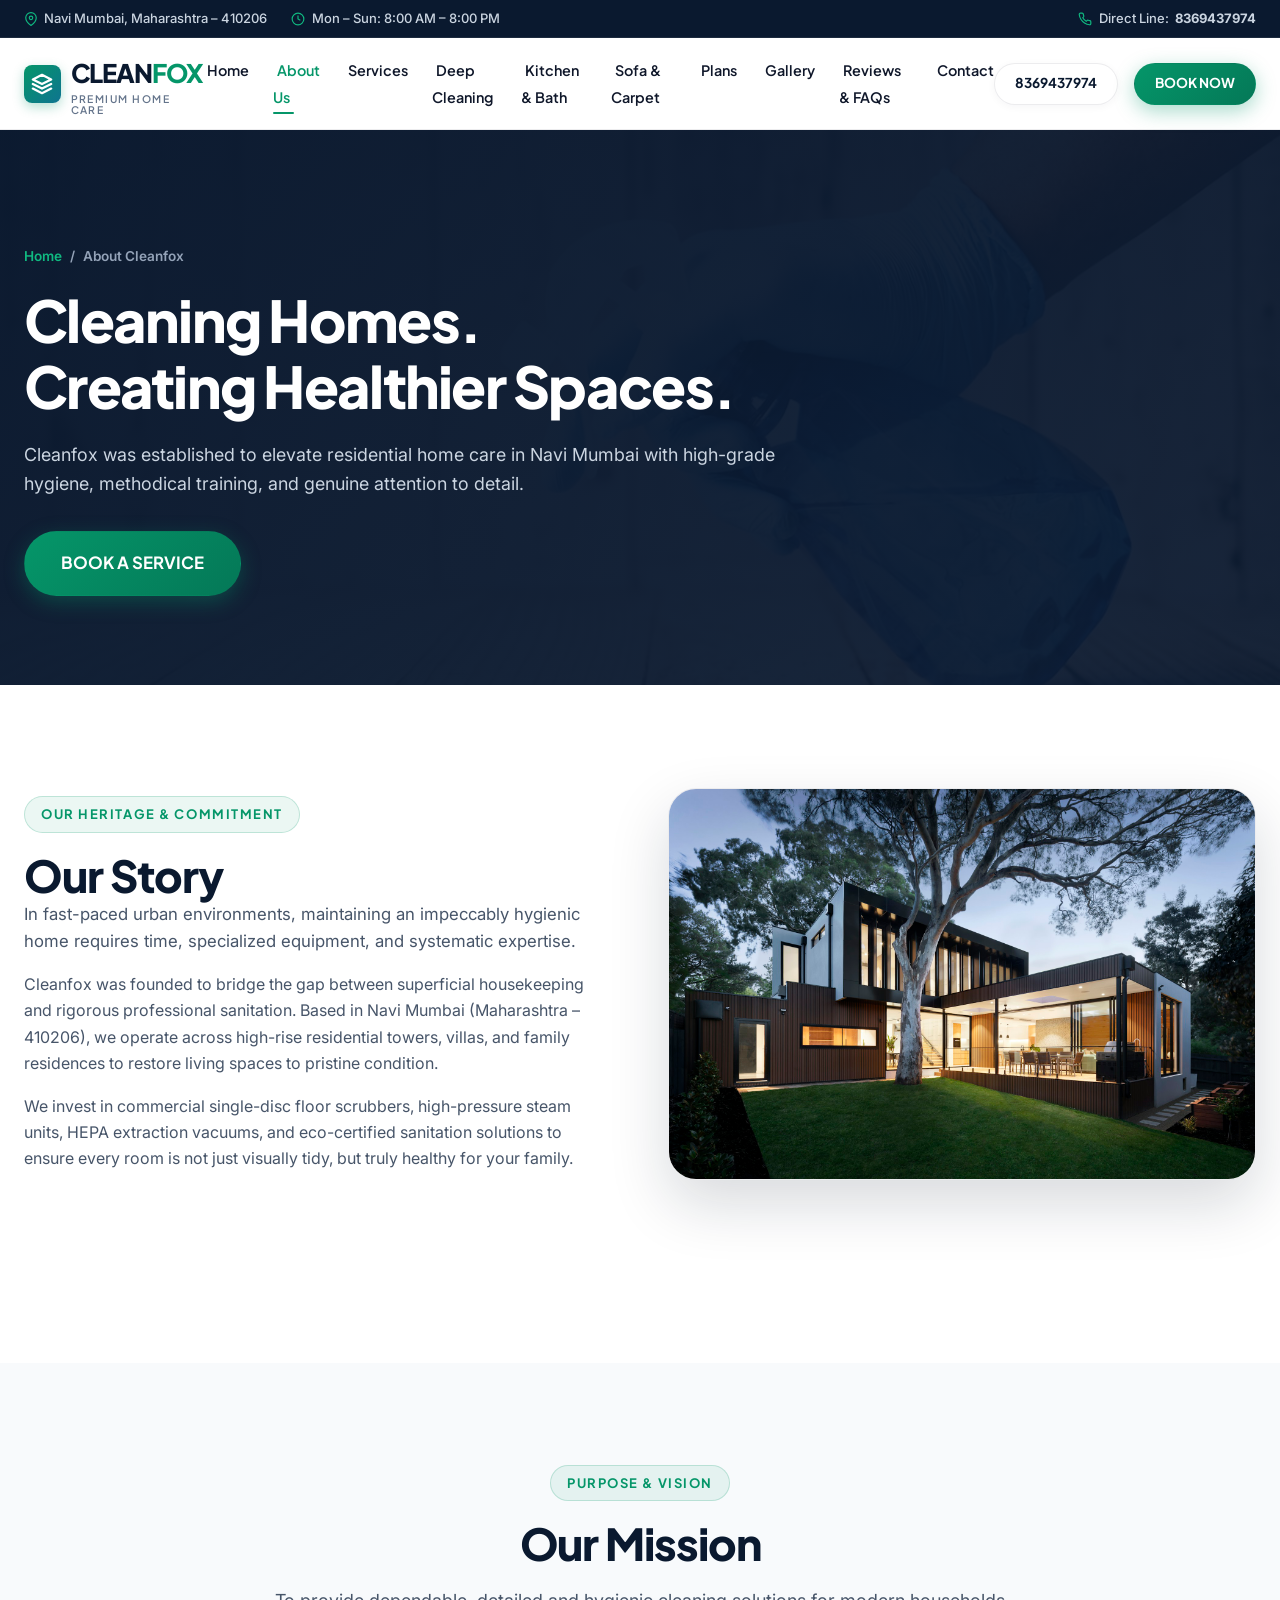
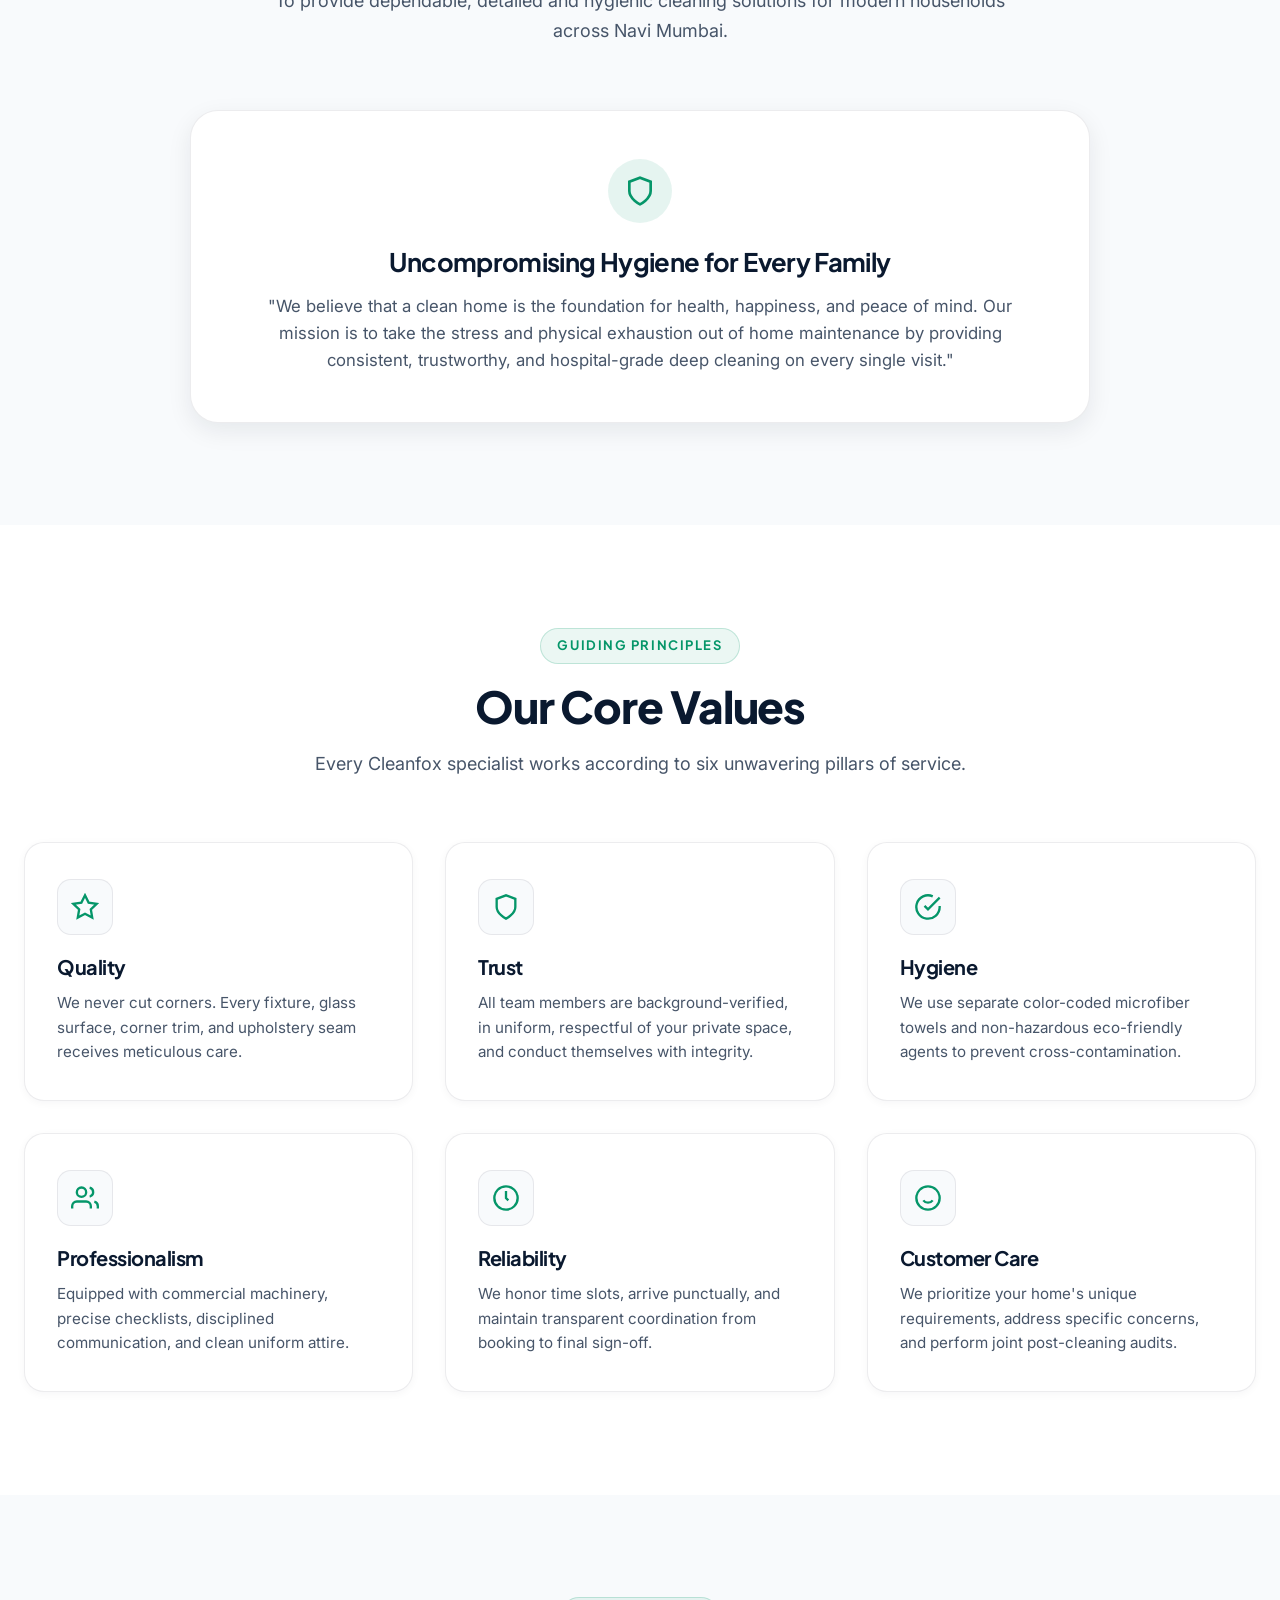
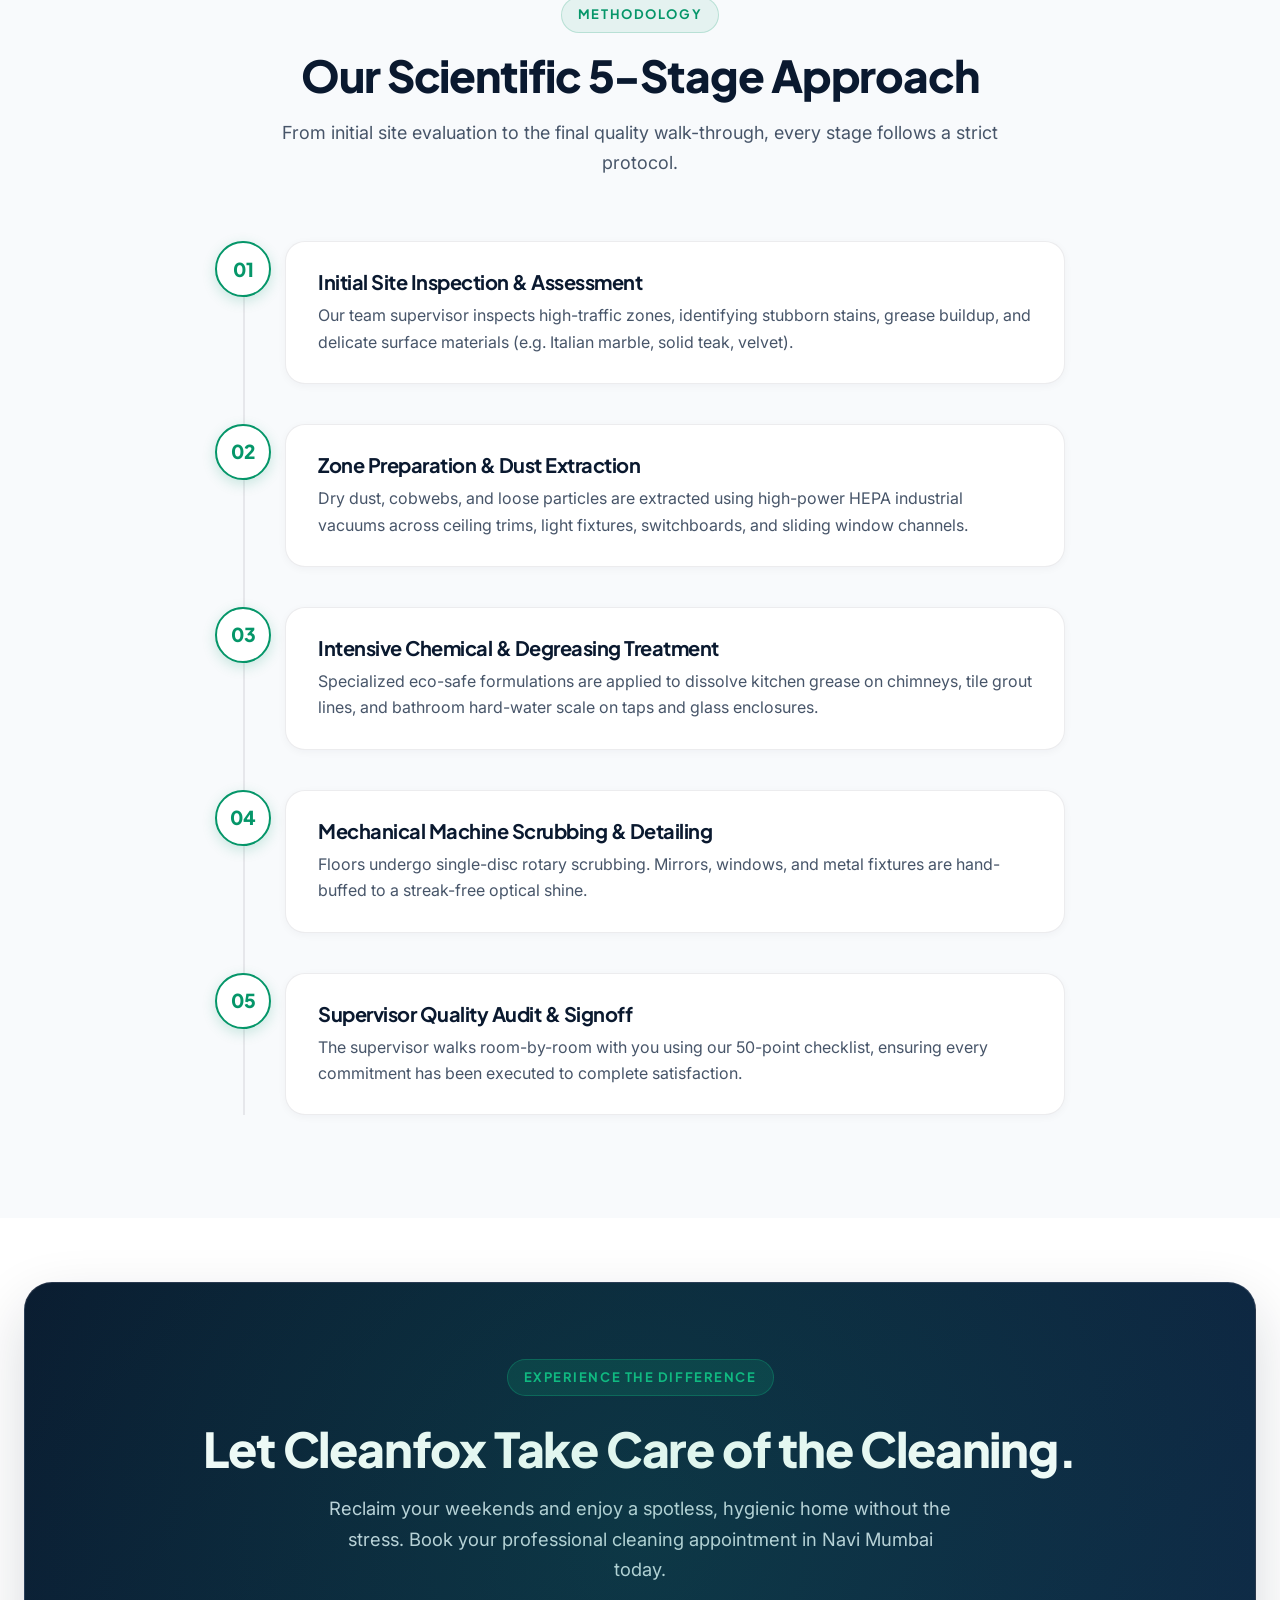
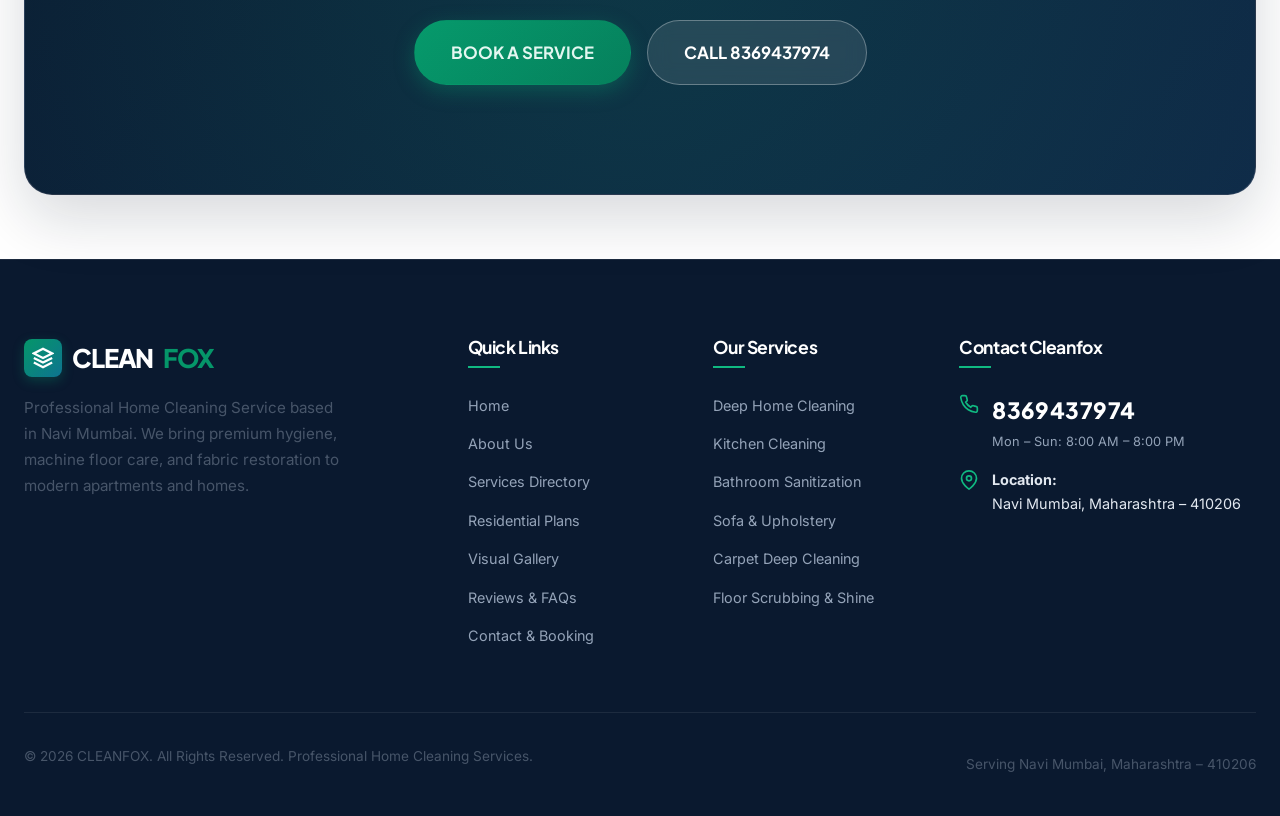
==== about.html @ cb30a364 "Initial commit: CLEANFOX 10-page luxury home cleaning website" ====
<!DOCTYPE html>
<html lang="en">
<head>
  <meta charset="UTF-8">
  <meta name="viewport" content="width=device-width, initial-scale=1.0">
  <title>About Cleanfox | Professional Cleaning Services Navi Mumbai | 8369437974</title>
  <meta name="description" content="Discover Cleanfox: Navi Mumbai's premier professional home cleaning service. Dedicated to pristine hygiene, trained technicians, and uncompromising customer care.">
  <meta name="keywords" content="About Cleanfox, home cleaning company Navi Mumbai, professional cleaners Navi Mumbai 410206, hygienic cleaning service">

  <!-- OpenGraph -->
  <meta property="og:title" content="About Cleanfox | Cleaning Homes. Creating Healthier Spaces.">
  <meta property="og:description" content="Learn about Cleanfox's mission, values, and scientific 5-stage cleaning approach in Navi Mumbai.">
  <meta property="og:type" content="website">

  <!-- Stylesheets -->
  <link rel="stylesheet" href="css/main.css">
  <link rel="stylesheet" href="css/components.css">
  <link rel="stylesheet" href="css/pages.css">

  <!-- Schema -->
  <script type="application/ld+json">
  {
    "@context": "https://schema.org",
    "@type": "AboutPage",
    "name": "About CLEANFOX",
    "description": "Professional home cleaning company in Navi Mumbai, Maharashtra.",
    "mainEntity": {
      "@type": "HomeAndConstructionBusiness",
      "name": "CLEANFOX",
      "telephone": "8369437974",
      "address": {
        "@type": "PostalAddress",
        "addressLocality": "Navi Mumbai",
        "addressRegion": "Maharashtra",
        "postalCode": "410206",
        "addressCountry": "IN"
      }
    }
  }
  </script>
</head>
<body>

  <!-- Top Announcement Bar -->
  <div class="header-top-bar">
    <div class="container top-bar-inner">
      <div class="top-bar-left">
        <span class="top-bar-item">
          <svg viewBox="0 0 24 24" fill="none" stroke="currentColor" stroke-width="2"><path d="M21 10c0 7-9 13-9 13s-9-6-9-13a9 9 0 0 1 18 0z"></path><circle cx="12" cy="10" r="3"></circle></svg>
          Navi Mumbai, Maharashtra – 410206
        </span>
        <span class="top-bar-item">
          <svg viewBox="0 0 24 24" fill="none" stroke="currentColor" stroke-width="2"><circle cx="12" cy="12" r="10"></circle><polyline points="12 6 12 12 16 14"></polyline></svg>
          Mon – Sun: 8:00 AM – 8:00 PM
        </span>
      </div>
      <div class="top-bar-right">
        <a href="tel:8369437974" class="top-bar-item">
          <svg viewBox="0 0 24 24" fill="none" stroke="currentColor" stroke-width="2"><path d="M22 16.92v3a2 2 0 0 1-2.18 2 19.79 19.79 0 0 1-8.63-3.07 19.5 19.5 0 0 1-6-6 19.79 19.79 0 0 1-3.07-8.67A2 2 0 0 1 4.11 2h3a2 2 0 0 1 2 1.72 12.84 12.84 0 0 0 .7 2.81 2 2 0 0 1-.45 2.11L8.09 9.91a16 16 0 0 0 6 6l1.27-1.27a2 2 0 0 1 2.11-.45 12.84 12.84 0 0 0 2.81.7A2 2 0 0 1 22 16.92z"></path></svg>
          Direct Line: <strong>8369437974</strong>
        </a>
      </div>
    </div>
  </div>

  <!-- Sticky Main Navigation -->
  <header class="site-header" id="siteHeader">
    <div class="container header-container">
      <a href="index.html" class="brand-logo" aria-label="CLEANFOX Home">
        <div class="logo-fox-badge">
          <svg width="22" height="22" viewBox="0 0 24 24" fill="none" stroke="currentColor" stroke-width="2.5" stroke-linecap="round" stroke-linejoin="round">
            <path d="M12 2L2 7l10 5 10-5-10-5zM2 17l10 5 10-5M2 12l10 5 10-5"></path>
          </svg>
        </div>
        <div>
          CLEAN<span class="highlight">FOX</span>
          <span class="brand-tagline">Premium Home Care</span>
        </div>
      </a>

      <nav aria-label="Primary Navigation">
        <ul class="nav-menu">
          <li><a href="index.html" class="nav-link">Home</a></li>
          <li><a href="about.html" class="nav-link active">About Us</a></li>
          <li><a href="services.html" class="nav-link">Services</a></li>
          <li><a href="deep-cleaning.html" class="nav-link">Deep Cleaning</a></li>
          <li><a href="kitchen-bathroom.html" class="nav-link">Kitchen & Bath</a></li>
          <li><a href="sofa-carpet.html" class="nav-link">Sofa & Carpet</a></li>
          <li><a href="plans.html" class="nav-link">Plans</a></li>
          <li><a href="gallery.html" class="nav-link">Gallery</a></li>
          <li><a href="reviews-faqs.html" class="nav-link">Reviews & FAQs</a></li>
          <li><a href="contact.html" class="nav-link">Contact</a></li>
        </ul>
      </nav>

      <div class="nav-actions">
        <a href="tel:8369437974" class="btn btn-secondary btn-sm">8369437974</a>
        <a href="contact.html" class="btn btn-primary btn-sm">BOOK NOW</a>
        <button class="mobile-toggle" aria-label="Toggle navigation menu">
          <svg viewBox="0 0 24 24" fill="none" stroke="currentColor" stroke-width="2.5"><line x1="3" y1="12" x2="21" y2="12"></line><line x1="3" y1="6" x2="21" y2="6"></line><line x1="3" y1="18" x2="21" y2="18"></line></svg>
        </button>
      </div>
    </div>
  </header>

  <!-- Mobile Drawer -->
  <div class="mobile-drawer">
    <div class="drawer-content">
      <div class="drawer-header">
        <div class="brand-logo">
          CLEAN<span class="highlight">FOX</span>
        </div>
        <button class="drawer-close" aria-label="Close menu">
          <svg width="24" height="24" viewBox="0 0 24 24" fill="none" stroke="currentColor" stroke-width="2"><line x1="18" y1="6" x2="6" y2="18"></line><line x1="6" y1="6" x2="18" y2="18"></line></svg>
        </button>
      </div>
      <ul class="drawer-nav">
        <li><a href="index.html">Home</a></li>
        <li><a href="about.html" class="active">About Us</a></li>
        <li><a href="services.html">All Services</a></li>
        <li><a href="deep-cleaning.html">Deep Home Cleaning</a></li>
        <li><a href="kitchen-bathroom.html">Kitchen & Bathroom</a></li>
        <li><a href="sofa-carpet.html">Sofa & Carpet</a></li>
        <li><a href="plans.html">Residential Plans</a></li>
        <li><a href="gallery.html">Gallery</a></li>
        <li><a href="reviews-faqs.html">Reviews & FAQs</a></li>
        <li><a href="contact.html">Contact / Book Now</a></li>
      </ul>
      <div class="drawer-footer">
        <a href="tel:8369437974" class="btn btn-primary btn-lg" style="width: 100%;">Call 8369437974</a>
      </div>
    </div>
  </div>

  <main>
    <!-- PAGE HERO BANNER -->
    <section class="page-hero">
      <img src="images/about/story-team.jpg" alt="Cleanfox professional cleaning staff inside modern Indian apartment" class="page-hero-bg">
      <div class="page-hero-overlay"></div>
      <div class="container">
        <div class="page-hero-content">
          <div class="breadcrumb-nav">
            <a href="index.html">Home</a>
            <span>/</span>
            <span>About Cleanfox</span>
          </div>
          <h1 class="page-hero-title">Cleaning Homes.<br>Creating Healthier Spaces.</h1>
          <p class="page-hero-desc">
            Cleanfox was established to elevate residential home care in Navi Mumbai with high-grade hygiene, methodical training, and genuine attention to detail.
          </p>
          <a href="contact.html" class="btn btn-primary btn-lg">BOOK A SERVICE</a>
        </div>
      </div>
    </section>

    <!-- SECTION 1: OUR STORY -->
    <section class="section-spacing">
      <div class="container">
        <div class="split-showcase-row">
          <div class="split-content">
            <div class="section-tag">Our Heritage & Commitment</div>
            <h2>Our Story</h2>
            <p class="lead-text">
              In fast-paced urban environments, maintaining an impeccably hygienic home requires time, specialized equipment, and systematic expertise.
            </p>
            <p>
              Cleanfox was founded to bridge the gap between superficial housekeeping and rigorous professional sanitation. Based in Navi Mumbai (Maharashtra – 410206), we operate across high-rise residential towers, villas, and family residences to restore living spaces to pristine condition.
            </p>
            <p>
              We invest in commercial single-disc floor scrubbers, high-pressure steam units, HEPA extraction vacuums, and eco-certified sanitation solutions to ensure every room is not just visually tidy, but truly healthy for your family.
            </p>
          </div>
          <div class="split-media">
            <img src="images/hero/hero-6.jpg" alt="Spotless luxury home interior in Navi Mumbai" style="border-radius: var(--radius-xl); box-shadow: var(--shadow-xl); border: 1px solid var(--border-subtle);">
          </div>
        </div>
      </div>
    </section>

    <!-- SECTION 2: OUR MISSION & PURPOSE -->
    <section class="section-spacing bg-subtle">
      <div class="container">
        <div class="section-header">
          <div class="section-tag">Purpose & Vision</div>
          <h2 class="section-title">Our Mission</h2>
          <p class="section-desc">To provide dependable, detailed and hygienic cleaning solutions for modern households across Navi Mumbai.</p>
        </div>

        <div style="max-width: 900px; margin: 0 auto; background: #FFFFFF; border-radius: var(--radius-xl); padding: 3rem; box-shadow: var(--shadow-md); border: 1px solid var(--border-subtle); text-align: center;">
          <div style="width: 64px; height: 64px; background: rgba(5, 150, 105, 0.1); border-radius: 50%; display: flex; align-items: center; justify-content: center; margin: 0 auto 1.5rem; color: var(--brand-emerald);">
            <svg width="32" height="32" viewBox="0 0 24 24" fill="none" stroke="currentColor" stroke-width="2"><path d="M12 22s8-4 8-10V5l-8-3-8 3v7c0 6 8 10 8 10z"></path></svg>
          </div>
          <h3 style="font-size: 1.6rem; color: var(--primary-navy); margin-bottom: 1rem;">Uncompromising Hygiene for Every Family</h3>
          <p class="lead-text" style="color: var(--text-muted);">
            "We believe that a clean home is the foundation for health, happiness, and peace of mind. Our mission is to take the stress and physical exhaustion out of home maintenance by providing consistent, trustworthy, and hospital-grade deep cleaning on every single visit."
          </p>
        </div>
      </div>
    </section>

    <!-- SECTION 3: OUR CORE VALUES -->
    <section class="section-spacing">
      <div class="container">
        <div class="section-header">
          <div class="section-tag">Guiding Principles</div>
          <h2 class="section-title">Our Core Values</h2>
          <p class="section-desc">Every Cleanfox specialist works according to six unwavering pillars of service.</p>
        </div>

        <div class="pillars-grid">
          <!-- 1. Quality -->
          <div class="pillar-card">
            <div class="pillar-icon">
              <svg viewBox="0 0 24 24" fill="none" stroke="currentColor" stroke-width="2"><polygon points="12 2 15.09 8.26 22 9.27 17 14.14 18.18 21.02 12 17.77 5.82 21.02 7 14.14 2 9.27 8.91 8.26 12 2"></polygon></svg>
            </div>
            <h3 class="pillar-title">Quality</h3>
            <p class="pillar-text">We never cut corners. Every fixture, glass surface, corner trim, and upholstery seam receives meticulous care.</p>
          </div>

          <!-- 2. Trust -->
          <div class="pillar-card">
            <div class="pillar-icon">
              <svg viewBox="0 0 24 24" fill="none" stroke="currentColor" stroke-width="2"><path d="M12 22s8-4 8-10V5l-8-3-8 3v7c0 6 8 10 8 10z"></path></svg>
            </div>
            <h3 class="pillar-title">Trust</h3>
            <p class="pillar-text">All team members are background-verified, in uniform, respectful of your private space, and conduct themselves with integrity.</p>
          </div>

          <!-- 3. Hygiene -->
          <div class="pillar-card">
            <div class="pillar-icon">
              <svg viewBox="0 0 24 24" fill="none" stroke="currentColor" stroke-width="2"><path d="M22 11.08V12a10 10 0 1 1-5.93-9.14"></path><polyline points="22 4 12 14.01 9 11.01"></polyline></svg>
            </div>
            <h3 class="pillar-title">Hygiene</h3>
            <p class="pillar-text">We use separate color-coded microfiber towels and non-hazardous eco-friendly agents to prevent cross-contamination.</p>
          </div>

          <!-- 4. Professionalism -->
          <div class="pillar-card">
            <div class="pillar-icon">
              <svg viewBox="0 0 24 24" fill="none" stroke="currentColor" stroke-width="2"><path d="M17 21v-2a4 4 0 0 0-4-4H5a4 4 0 0 0-4 4v2"></path><circle cx="9" cy="7" r="4"></circle><path d="M23 21v-2a4 4 0 0 0-3-3.87"></path><path d="M16 3.13a4 4 0 0 1 0 7.75"></path></svg>
            </div>
            <h3 class="pillar-title">Professionalism</h3>
            <p class="pillar-text">Equipped with commercial machinery, precise checklists, disciplined communication, and clean uniform attire.</p>
          </div>

          <!-- 5. Reliability -->
          <div class="pillar-card">
            <div class="pillar-icon">
              <svg viewBox="0 0 24 24" fill="none" stroke="currentColor" stroke-width="2"><circle cx="12" cy="12" r="10"></circle><polyline points="12 6 12 12 14 14"></polyline></svg>
            </div>
            <h3 class="pillar-title">Reliability</h3>
            <p class="pillar-text">We honor time slots, arrive punctually, and maintain transparent coordination from booking to final sign-off.</p>
          </div>

          <!-- 6. Customer Care -->
          <div class="pillar-card">
            <div class="pillar-icon">
              <svg viewBox="0 0 24 24" fill="none" stroke="currentColor" stroke-width="2"><circle cx="12" cy="12" r="10"></circle><path d="M8 14s1.5 2 4 2 4-2 4-2"></path><line x1="9" y1="9" x2="9.01" y2="9"></line><line x1="15" y1="9" x2="15.01" y2="9"></line></svg>
            </div>
            <h3 class="pillar-title">Customer Care</h3>
            <p class="pillar-text">We prioritize your home's unique requirements, address specific concerns, and perform joint post-cleaning audits.</p>
          </div>
        </div>
      </div>
    </section>

    <!-- SECTION 4: OUR SCIENTIFIC CLEANING APPROACH -->
    <section class="section-spacing bg-subtle">
      <div class="container">
        <div class="section-header">
          <div class="section-tag">Methodology</div>
          <h2 class="section-title">Our Scientific 5-Stage Approach</h2>
          <p class="section-desc">From initial site evaluation to the final quality walk-through, every stage follows a strict protocol.</p>
        </div>

        <div class="timeline-track">
          <!-- Step 1 -->
          <div class="timeline-item">
            <div class="timeline-num">01</div>
            <div class="timeline-body">
              <h4>Initial Site Inspection & Assessment</h4>
              <p>Our team supervisor inspects high-traffic zones, identifying stubborn stains, grease buildup, and delicate surface materials (e.g. Italian marble, solid teak, velvet).</p>
            </div>
          </div>

          <!-- Step 2 -->
          <div class="timeline-item">
            <div class="timeline-num">02</div>
            <div class="timeline-body">
              <h4>Zone Preparation & Dust Extraction</h4>
              <p>Dry dust, cobwebs, and loose particles are extracted using high-power HEPA industrial vacuums across ceiling trims, light fixtures, switchboards, and sliding window channels.</p>
            </div>
          </div>

          <!-- Step 3 -->
          <div class="timeline-item">
            <div class="timeline-num">03</div>
            <div class="timeline-body">
              <h4>Intensive Chemical & Degreasing Treatment</h4>
              <p>Specialized eco-safe formulations are applied to dissolve kitchen grease on chimneys, tile grout lines, and bathroom hard-water scale on taps and glass enclosures.</p>
            </div>
          </div>

          <!-- Step 4 -->
          <div class="timeline-item">
            <div class="timeline-num">04</div>
            <div class="timeline-body">
              <h4>Mechanical Machine Scrubbing & Detailing</h4>
              <p>Floors undergo single-disc rotary scrubbing. Mirrors, windows, and metal fixtures are hand-buffed to a streak-free optical shine.</p>
            </div>
          </div>

          <!-- Step 5 -->
          <div class="timeline-item">
            <div class="timeline-num">05</div>
            <div class="timeline-body">
              <h4>Supervisor Quality Audit & Signoff</h4>
              <p>The supervisor walks room-by-room with you using our 50-point checklist, ensuring every commitment has been executed to complete satisfaction.</p>
            </div>
          </div>
        </div>
      </div>
    </section>

    <!-- SECTION 5: FINAL CTA -->
    <section class="section-spacing-sm">
      <div class="container">
        <div class="cta-banner-wrapper">
          <div class="section-tag light" style="margin-bottom: 1.5rem;">Experience The Difference</div>
          <h2 class="cta-banner-title">Let Cleanfox Take Care of the Cleaning.</h2>
          <p class="cta-banner-desc">
            Reclaim your weekends and enjoy a spotless, hygienic home without the stress. Book your professional cleaning appointment in Navi Mumbai today.
          </p>
          <div class="cta-buttons-row">
            <a href="contact.html" class="btn btn-primary btn-lg">BOOK A SERVICE</a>
            <a href="tel:8369437974" class="btn btn-outline-light btn-lg">CALL 8369437974</a>
          </div>
        </div>
      </div>
    </section>
  </main>

  <!-- Multi-Column Luxury Footer -->
  <footer class="site-footer">
    <div class="container">
      <div class="footer-grid">
        <div class="footer-brand">
          <a href="index.html" class="brand-logo" style="color: #FFFFFF;">
            <div class="logo-fox-badge">
              <svg width="22" height="22" viewBox="0 0 24 24" fill="none" stroke="currentColor" stroke-width="2.5"><path d="M12 2L2 7l10 5 10-5-10-5zM2 17l10 5 10-5M2 12l10 5 10-5"></path></svg>
            </div>
            CLEAN<span class="highlight">FOX</span>
          </a>
          <p class="footer-about">
            Professional Home Cleaning Service based in Navi Mumbai. We bring premium hygiene, machine floor care, and fabric restoration to modern apartments and homes.
          </p>
        </div>
        <div>
          <h4 class="footer-heading">Quick Links</h4>
          <ul class="footer-links">
            <li><a href="index.html">Home</a></li>
            <li><a href="about.html">About Us</a></li>
            <li><a href="services.html">Services Directory</a></li>
            <li><a href="plans.html">Residential Plans</a></li>
            <li><a href="gallery.html">Visual Gallery</a></li>
            <li><a href="reviews-faqs.html">Reviews & FAQs</a></li>
            <li><a href="contact.html">Contact & Booking</a></li>
          </ul>
        </div>
        <div>
          <h4 class="footer-heading">Our Services</h4>
          <ul class="footer-links">
            <li><a href="deep-cleaning.html">Deep Home Cleaning</a></li>
            <li><a href="kitchen-bathroom.html">Kitchen Cleaning</a></li>
            <li><a href="kitchen-bathroom.html">Bathroom Sanitization</a></li>
            <li><a href="sofa-carpet.html">Sofa & Upholstery</a></li>
            <li><a href="sofa-carpet.html">Carpet Deep Cleaning</a></li>
            <li><a href="services.html">Floor Scrubbing & Shine</a></li>
          </ul>
        </div>
        <div>
          <h4 class="footer-heading">Contact Cleanfox</h4>
          <ul class="footer-contact-list">
            <li class="footer-contact-item">
              <svg viewBox="0 0 24 24" fill="none" stroke="currentColor" stroke-width="2"><path d="M22 16.92v3a2 2 0 0 1-2.18 2 19.79 19.79 0 0 1-8.63-3.07 19.5 19.5 0 0 1-6-6 19.79 19.79 0 0 1-3.07-8.67A2 2 0 0 1 4.11 2h3a2 2 0 0 1 2 1.72 12.84 12.84 0 0 0 .7 2.81 2 2 0 0 1-.45 2.11L8.09 9.91a16 16 0 0 0 6 6l1.27-1.27a2 2 0 0 1 2.11-.45 12.84 12.84 0 0 0 2.81.7A2 2 0 0 1 22 16.92z"></path></svg>
              <div>
                <a href="tel:8369437974" class="footer-phone-big">8369437974</a>
                <span style="font-size: 0.8rem; color: #94A3B8;">Mon – Sun: 8:00 AM – 8:00 PM</span>
              </div>
            </li>
            <li class="footer-contact-item">
              <svg viewBox="0 0 24 24" fill="none" stroke="currentColor" stroke-width="2"><path d="M21 10c0 7-9 13-9 13s-9-6-9-13a9 9 0 0 1 18 0z"></path><circle cx="12" cy="10" r="3"></circle></svg>
              <div>
                <strong>Location:</strong><br>
                Navi Mumbai, Maharashtra – 410206
              </div>
            </li>
          </ul>
        </div>
      </div>
      <div class="footer-bottom">
        <p>© 2026 CLEANFOX. All Rights Reserved. Professional Home Cleaning Services.</p>
        <p>Serving Navi Mumbai, Maharashtra – 410206</p>
      </div>
    </div>
  </footer>

  <!-- Sticky Mobile Action Bar -->
  <div class="mobile-bottom-bar" aria-label="Mobile Quick Actions">
    <div class="bottom-bar-grid">
      <a href="tel:8369437974" class="bottom-bar-btn bottom-btn-call">
        <svg viewBox="0 0 24 24" fill="none" stroke="currentColor" stroke-width="2.2"><path d="M22 16.92v3a2 2 0 0 1-2.18 2 19.79 19.79 0 0 1-8.63-3.07 19.5 19.5 0 0 1-6-6 19.79 19.79 0 0 1-3.07-8.67A2 2 0 0 1 4.11 2h3a2 2 0 0 1 2 1.72 12.84 12.84 0 0 0 .7 2.81 2 2 0 0 1-.45 2.11L8.09 9.91a16 16 0 0 0 6 6l1.27-1.27a2 2 0 0 1 2.11-.45 12.84 12.84 0 0 0 2.81.7A2 2 0 0 1 22 16.92z"></path></svg>
        <span>CALL</span>
      </a>
      <a href="https://wa.me/918369437974?text=Hi%20Cleanfox%2C%20I%20would%20like%20to%20inquire%20about%20home%20cleaning%20services%20in%20Navi%20Mumbai." class="bottom-bar-btn bottom-btn-whatsapp" target="_blank" rel="noopener">
        <svg viewBox="0 0 24 24" fill="none" stroke="currentColor" stroke-width="2.2"><path d="M21 11.5a8.38 8.38 0 0 1-.9 3.8 8.5 8.5 0 0 1-7.6 4.7 8.38 8.38 0 0 1-3.8-.9L3 21l1.9-5.7a8.38 8.38 0 0 1-.9-3.8 8.5 8.5 0 0 1 4.7-7.6 8.38 8.38 0 0 1 3.8-.9h.5a8.48 8.48 0 0 1 8 8v.5z"></path></svg>
        <span>WHATSAPP</span>
      </a>
      <a href="contact.html" class="bottom-bar-btn bottom-btn-book">
        <svg viewBox="0 0 24 24" fill="none" stroke="currentColor" stroke-width="2.2"><rect x="3" y="4" width="18" height="18" rx="2" ry="2"></rect><line x1="16" y1="2" x2="16" y2="6"></line><line x1="8" y1="2" x2="8" y2="6"></line><line x1="3" y1="10" x2="21" y2="10"></line></svg>
        <span>BOOK NOW</span>
      </a>
    </div>
  </div>

  <script src="js/main.js"></script>
</body>
</html>
---- css/main.css ----
/* ==========================================================================
   CLEANFOX — MASTER DESIGN SYSTEM & CORE STYLESHEET
   Aesthetics: ₹50 Lakh Luxury Modern Home Care
   Palette: Deep Slate / Obsidian Navy (#0A192F, #0F172A), Emerald/Teal (#059669, #0E7490),
            Vibrant Mint (#10B981), Pristine Snow (#FFFFFF, #F8FAFC)
   ========================================================================== */

@import url('https://fonts.googleapis.com/css2?family=Inter:wght@300;400;500;600;700&family=Plus+Jakarta+Sans:wght@500;600;700;800;900&display=swap');

:root {
  /* Colors */
  --primary-navy: #0A192F;
  --primary-dark: #0F172A;
  --surface-dark: #1E293B;
  --brand-teal: #0E7490;
  --brand-emerald: #059669;
  --brand-accent: #10B981;
  --brand-glow: rgba(16, 185, 129, 0.25);
  --brand-sky: #06B6D4;
  --text-main: #0F172A;
  --text-muted: #475569;
  --text-light: #64748B;
  --text-white: #F8FAFC;
  --bg-main: #FFFFFF;
  --bg-subtle: #F8FAFC;
  --bg-slate: #F1F5F9;
  --border-subtle: rgba(15, 23, 42, 0.08);
  --border-glass: rgba(255, 255, 255, 0.15);
  --card-bg: #FFFFFF;
  --glass-bg: rgba(255, 255, 255, 0.85);
  --glass-dark: rgba(10, 25, 47, 0.85);

  /* Shadows */
  --shadow-sm: 0 2px 8px rgba(15, 23, 42, 0.04);
  --shadow-md: 0 8px 24px rgba(15, 23, 42, 0.08);
  --shadow-lg: 0 16px 40px rgba(15, 23, 42, 0.12);
  --shadow-xl: 0 24px 60px rgba(15, 23, 42, 0.16);
  --shadow-glow: 0 10px 30px rgba(16, 185, 129, 0.3);

  /* Radii */
  --radius-sm: 8px;
  --radius-md: 14px;
  --radius-lg: 20px;
  --radius-xl: 28px;
  --radius-full: 9999px;

  /* Typography */
  --font-heading: 'Plus Jakarta Sans', -apple-system, BlinkMacSystemFont, sans-serif;
  --font-body: 'Inter', -apple-system, BlinkMacSystemFont, sans-serif;

  /* Transitions */
  --transition-fast: 0.2s cubic-bezier(0.4, 0, 0.2, 1);
  --transition-normal: 0.35s cubic-bezier(0.4, 0, 0.2, 1);
  --transition-slow: 0.6s cubic-bezier(0.16, 1, 0.3, 1);
}

/* Base Reset */
*, *::before, *::after {
  box-sizing: border-box;
  margin: 0;
  padding: 0;
}

html {
  scroll-behavior: smooth;
  font-size: 16px;
  -webkit-text-size-adjust: 100%;
}

body {
  font-family: var(--font-body);
  color: var(--text-main);
  background-color: var(--bg-main);
  line-height: 1.65;
  overflow-x: hidden;
  position: relative;
  -webkit-font-smoothing: antialiased;
  -moz-osx-font-smoothing: grayscale;
}

img, picture, video, svg {
  display: block;
  max-width: 100%;
  height: auto;
}

a {
  color: inherit;
  text-decoration: none;
  transition: color var(--transition-fast);
}

button, input, select, textarea {
  font: inherit;
}

/* Typography Hierarchy */
h1, h2, h3, h4, h5, h6 {
  font-family: var(--font-heading);
  color: var(--primary-navy);
  font-weight: 800;
  line-height: 1.2;
  letter-spacing: -0.025em;
}

h1 { font-size: clamp(2.4rem, 5vw, 3.8rem); font-weight: 900; }
h2 { font-size: clamp(1.8rem, 3.5vw, 2.75rem); }
h3 { font-size: clamp(1.3rem, 2.2vw, 1.75rem); font-weight: 700; }
h4 { font-size: 1.25rem; font-weight: 700; }
p { color: var(--text-muted); margin-bottom: 1rem; }
p:last-child { margin-bottom: 0; }

.lead-text {
  font-size: clamp(1.05rem, 1.3vw, 1.25rem);
  line-height: 1.6;
  color: var(--text-muted);
}

/* Container & Layout */
.container {
  width: 100%;
  max-width: 1280px;
  margin-left: auto;
  margin-right: auto;
  padding-left: 1.5rem;
  padding-right: 1.5rem;
}

.container-narrow {
  max-width: 960px;
}

.section-spacing {
  padding-top: clamp(4.5rem, 8vw, 7.5rem);
  padding-bottom: clamp(4.5rem, 8vw, 7.5rem);
}

.section-spacing-sm {
  padding-top: clamp(3rem, 5vw, 4.5rem);
  padding-bottom: clamp(3rem, 5vw, 4.5rem);
}

.bg-subtle {
  background-color: var(--bg-subtle);
}

.bg-dark {
  background-color: var(--primary-navy);
  color: var(--text-white);
}

.bg-dark h1, .bg-dark h2, .bg-dark h3, .bg-dark h4 {
  color: var(--text-white);
}

.bg-dark p {
  color: #94A3B8;
}

/* Section Headers */
.section-header {
  text-align: center;
  max-width: 760px;
  margin: 0 auto clamp(2.5rem, 5vw, 4rem);
}

.section-tag {
  display: inline-flex;
  align-items: center;
  gap: 0.5rem;
  font-family: var(--font-heading);
  font-size: 0.8125rem;
  font-weight: 700;
  text-transform: uppercase;
  letter-spacing: 0.12em;
  color: var(--brand-emerald);
  background: rgba(5, 150, 105, 0.08);
  padding: 0.4rem 1rem;
  border-radius: var(--radius-full);
  margin-bottom: 1rem;
  border: 1px solid rgba(5, 150, 105, 0.2);
}

.section-tag.light {
  color: var(--brand-accent);
  background: rgba(16, 185, 129, 0.15);
  border-color: rgba(16, 185, 129, 0.3);
}

.section-title {
  margin-bottom: 1rem;
}

.section-desc {
  font-size: 1.125rem;
  color: var(--text-muted);
}

/* Sticky Premium Navigation */
.header-top-bar {
  background: var(--primary-navy);
  color: #CBD5E1;
  font-size: 0.8125rem;
  padding: 0.5rem 0;
  border-bottom: 1px solid rgba(255, 255, 255, 0.08);
}

.top-bar-inner {
  display: flex;
  justify-content: space-between;
  align-items: center;
}

.top-bar-left, .top-bar-right {
  display: flex;
  align-items: center;
  gap: 1.5rem;
}

.top-bar-item {
  display: inline-flex;
  align-items: center;
  gap: 0.4rem;
  color: #CBD5E1;
  font-weight: 500;
}

.top-bar-item svg {
  width: 14px;
  height: 14px;
  stroke: var(--brand-accent);
}

.site-header {
  position: sticky;
  top: 0;
  left: 0;
  right: 0;
  z-index: 1000;
  background: rgba(255, 255, 255, 0.94);
  backdrop-filter: blur(20px);
  -webkit-backdrop-filter: blur(20px);
  border-bottom: 1px solid var(--border-subtle);
  transition: all var(--transition-normal);
}

.site-header.scrolled {
  padding: 0.4rem 0;
  box-shadow: 0 10px 30px rgba(15, 23, 42, 0.08);
  background: rgba(255, 255, 255, 0.98);
}

.header-container {
  display: flex;
  align-items: center;
  justify-content: space-between;
  padding-top: 0.85rem;
  padding-bottom: 0.85rem;
}

.brand-logo {
  display: flex;
  align-items: center;
  gap: 0.6rem;
  font-family: var(--font-heading);
  font-size: 1.6rem;
  font-weight: 900;
  letter-spacing: -0.04em;
  color: var(--primary-navy);
}

.brand-logo .logo-fox-badge {
  display: flex;
  align-items: center;
  justify-content: center;
  width: 38px;
  height: 38px;
  border-radius: var(--radius-sm);
  background: linear-gradient(135deg, var(--brand-emerald), var(--brand-teal));
  color: #FFFFFF;
  box-shadow: 0 4px 12px rgba(5, 150, 105, 0.3);
}

.brand-logo span.highlight {
  color: var(--brand-emerald);
}

.brand-tagline {
  font-size: 0.65rem;
  font-weight: 600;
  text-transform: uppercase;
  letter-spacing: 0.14em;
  color: var(--text-light);
  display: block;
  line-height: 1;
}

/* Nav Menu */
.nav-menu {
  display: flex;
  align-items: center;
  gap: 1.5rem;
  list-style: none;
}

.nav-link {
  font-family: var(--font-heading);
  font-size: 0.9rem;
  font-weight: 600;
  color: var(--text-main);
  padding: 0.5rem 0.25rem;
  position: relative;
  transition: color var(--transition-fast);
}

.nav-link::after {
  content: '';
  position: absolute;
  bottom: 0;
  left: 0;
  width: 0;
  height: 2px;
  background: var(--brand-emerald);
  transition: width var(--transition-normal);
  border-radius: var(--radius-full);
}

.nav-link:hover, .nav-link.active {
  color: var(--brand-emerald);
}

.nav-link:hover::after, .nav-link.active::after {
  width: 100%;
}

.nav-actions {
  display: flex;
  align-items: center;
  gap: 1rem;
}

/* Hamburger */
.mobile-toggle {
  display: none;
  background: none;
  border: none;
  cursor: pointer;
  padding: 0.5rem;
  color: var(--primary-navy);
}

.mobile-toggle svg {
  width: 28px;
  height: 28px;
}

/* Buttons */
.btn {
  display: inline-flex;
  align-items: center;
  justify-content: center;
  gap: 0.6rem;
  font-family: var(--font-heading);
  font-weight: 700;
  font-size: 0.95rem;
  padding: 0.85rem 1.75rem;
  border-radius: var(--radius-full);
  cursor: pointer;
  border: 1px solid transparent;
  transition: all var(--transition-normal);
  white-space: nowrap;
  text-decoration: none;
}

.btn-primary {
  background: linear-gradient(135deg, var(--brand-emerald) 0%, #047857 100%);
  color: #FFFFFF;
  box-shadow: 0 6px 20px rgba(5, 150, 105, 0.35);
}

.btn-primary:hover {
  transform: translateY(-2px);
  box-shadow: 0 10px 28px rgba(5, 150, 105, 0.45);
  background: linear-gradient(135deg, #10B981 0%, var(--brand-emerald) 100%);
  color: #FFFFFF;
}

.btn-secondary {
  background: #FFFFFF;
  color: var(--primary-navy);
  border-color: var(--border-subtle);
  box-shadow: var(--shadow-sm);
}

.btn-secondary:hover {
  border-color: var(--brand-emerald);
  color: var(--brand-emerald);
  transform: translateY(-2px);
  box-shadow: var(--shadow-md);
}

.btn-dark {
  background: var(--primary-navy);
  color: #FFFFFF;
}

.btn-dark:hover {
  background: var(--surface-dark);
  transform: translateY(-2px);
  box-shadow: var(--shadow-lg);
  color: #FFFFFF;
}

.btn-outline-light {
  background: rgba(255, 255, 255, 0.1);
  color: #FFFFFF;
  border-color: rgba(255, 255, 255, 0.3);
  backdrop-filter: blur(10px);
}

.btn-outline-light:hover {
  background: #FFFFFF;
  color: var(--primary-navy);
  border-color: #FFFFFF;
}

.btn-sm {
  padding: 0.55rem 1.25rem;
  font-size: 0.85rem;
}

.btn-lg {
  padding: 1.1rem 2.25rem;
  font-size: 1.05rem;
}

.btn-icon {
  width: 18px;
  height: 18px;
  transition: transform var(--transition-fast);
}

.btn:hover .btn-icon {
  transform: translateX(3px);
}

/* Mobile Drawer */
.mobile-drawer {
  position: fixed;
  top: 0;
  left: 0;
  width: 100%;
  height: 100%;
  background: rgba(10, 25, 47, 0.7);
  backdrop-filter: blur(8px);
  z-index: 2000;
  opacity: 0;
  visibility: hidden;
  transition: all var(--transition-normal);
}

.mobile-drawer.open {
  opacity: 1;
  visibility: visible;
}

.drawer-content {
  position: absolute;
  top: 0;
  right: 0;
  width: 85%;
  max-width: 380px;
  height: 100%;
  background: #FFFFFF;
  box-shadow: var(--shadow-xl);
  padding: 2rem;
  display: flex;
  flex-direction: column;
  transform: translateX(100%);
  transition: transform var(--transition-normal);
  overflow-y: auto;
}

.mobile-drawer.open .drawer-content {
  transform: translateX(0);
}

.drawer-header {
  display: flex;
  align-items: center;
  justify-content: space-between;
  margin-bottom: 2rem;
  padding-bottom: 1rem;
  border-bottom: 1px solid var(--border-subtle);
}

.drawer-close {
  background: none;
  border: none;
  color: var(--text-main);
  cursor: pointer;
  padding: 0.5rem;
}

.drawer-nav {
  list-style: none;
  display: flex;
  flex-direction: column;
  gap: 1rem;
  margin-bottom: 2rem;
}

.drawer-nav a {
  font-family: var(--font-heading);
  font-weight: 700;
  font-size: 1.1rem;
  color: var(--primary-navy);
  display: block;
  padding: 0.5rem 0;
}

.drawer-nav a.active {
  color: var(--brand-emerald);
}

.drawer-footer {
  margin-top: auto;
  padding-top: 1.5rem;
  border-top: 1px solid var(--border-subtle);
}

/* Sticky Mobile Quick Action Bar */
.mobile-bottom-bar {
  display: none;
  position: fixed;
  bottom: 0;
  left: 0;
  right: 0;
  z-index: 999;
  background: rgba(255, 255, 255, 0.98);
  backdrop-filter: blur(16px);
  border-top: 1px solid var(--border-subtle);
  padding: 0.6rem 1rem;
  box-shadow: 0 -4px 20px rgba(15, 23, 42, 0.1);
}

.bottom-bar-grid {
  display: grid;
  grid-template-columns: 1fr 1fr 1.3fr;
  gap: 0.5rem;
}

.bottom-bar-btn {
  display: flex;
  flex-direction: column;
  align-items: center;
  justify-content: center;
  gap: 0.2rem;
  padding: 0.5rem 0.25rem;
  border-radius: var(--radius-sm);
  font-size: 0.75rem;
  font-weight: 700;
  font-family: var(--font-heading);
  text-align: center;
  line-height: 1.1;
  text-decoration: none;
}

.bottom-bar-btn svg {
  width: 18px;
  height: 18px;
}

.bottom-btn-call {
  background: var(--bg-slate);
  color: var(--primary-navy);
}

.bottom-btn-whatsapp {
  background: #25D366;
  color: #FFFFFF;
}

.bottom-btn-book {
  background: var(--brand-emerald);
  color: #FFFFFF;
}

/* Multi-Column Luxury Footer */
.site-footer {
  background: var(--primary-navy);
  color: #94A3B8;
  padding-top: clamp(4rem, 6vw, 6rem);
  padding-bottom: 2rem;
  border-top: 1px solid rgba(255, 255, 255, 0.08);
}

.footer-grid {
  display: grid;
  grid-template-columns: 2fr 1fr 1fr 1.5fr;
  gap: 3rem;
  margin-bottom: 4rem;
}

.footer-brand .brand-logo {
  color: #FFFFFF;
  margin-bottom: 1rem;
}

.footer-about {
  font-size: 0.95rem;
  line-height: 1.7;
  margin-bottom: 1.5rem;
  max-width: 320px;
}

.footer-badges {
  display: flex;
  flex-wrap: wrap;
  gap: 0.6rem;
}

.footer-badge {
  display: inline-flex;
  align-items: center;
  gap: 0.4rem;
  font-size: 0.75rem;
  font-weight: 600;
  background: rgba(255, 255, 255, 0.06);
  color: #E2E8F0;
  padding: 0.35rem 0.75rem;
  border-radius: var(--radius-full);
  border: 1px solid rgba(255, 255, 255, 0.1);
}

.footer-heading {
  color: #FFFFFF;
  font-size: 1.1rem;
  font-weight: 700;
  margin-bottom: 1.5rem;
  position: relative;
  padding-bottom: 0.6rem;
}

.footer-heading::after {
  content: '';
  position: absolute;
  bottom: 0;
  left: 0;
  width: 32px;
  height: 2px;
  background: var(--brand-accent);
}

.footer-links {
  list-style: none;
  display: flex;
  flex-direction: column;
  gap: 0.75rem;
}

.footer-links a {
  color: #94A3B8;
  font-size: 0.9rem;
  transition: color var(--transition-fast), transform var(--transition-fast);
  display: inline-block;
}

.footer-links a:hover {
  color: var(--brand-accent);
  transform: translateX(4px);
}

.footer-contact-list {
  list-style: none;
  display: flex;
  flex-direction: column;
  gap: 1rem;
}

.footer-contact-item {
  display: flex;
  align-items: flex-start;
  gap: 0.8rem;
  font-size: 0.9rem;
  color: #E2E8F0;
}

.footer-contact-item svg {
  width: 20px;
  height: 20px;
  stroke: var(--brand-accent);
  flex-shrink: 0;
  margin-top: 2px;
}

.footer-phone-big {
  font-family: var(--font-heading);
  font-size: 1.4rem;
  font-weight: 800;
  color: #FFFFFF;
  letter-spacing: 0.02em;
  display: block;
}

.footer-phone-big:hover {
  color: var(--brand-accent);
}

.footer-bottom {
  padding-top: 2rem;
  border-top: 1px solid rgba(255, 255, 255, 0.08);
  display: flex;
  justify-content: space-between;
  align-items: center;
  font-size: 0.85rem;
  color: #64748B;
}

/* Toast Notifications */
.toast-container {
  position: fixed;
  bottom: 2rem;
  right: 2rem;
  z-index: 9999;
  display: flex;
  flex-direction: column;
  gap: 0.75rem;
  pointer-events: none;
}

.toast {
  background: var(--primary-navy);
  color: #FFFFFF;
  padding: 1rem 1.5rem;
  border-radius: var(--radius-md);
  box-shadow: var(--shadow-xl);
  display: flex;
  align-items: center;
  gap: 0.75rem;
  font-size: 0.9rem;
  font-weight: 600;
  border-left: 4px solid var(--brand-accent);
  pointer-events: auto;
  transform: translateY(100px);
  opacity: 0;
  transition: all var(--transition-normal);
}

.toast.show {
  transform: translateY(0);
  opacity: 1;
}

/* Responsive Breakpoints */
@media (max-width: 1024px) {
  .footer-grid {
    grid-template-columns: 1fr 1fr;
    gap: 2.5rem;
  }
}

@media (max-width: 860px) {
  .header-top-bar {
    display: none;
  }
  .nav-menu, .nav-actions .btn-secondary {
    display: none;
  }
  .mobile-toggle {
    display: block;
  }
  .mobile-bottom-bar {
    display: block;
  }
  body {
    padding-bottom: 60px;
  }
}

@media (max-width: 640px) {
  .footer-grid {
    grid-template-columns: 1fr;
    gap: 2rem;
  }
  .footer-bottom {
    flex-direction: column;
    gap: 1rem;
    text-align: center;
  }
}
---- css/components.css ----
/* ==========================================================================
   CLEANFOX — COMPONENTS STYLESHEET
   High-converting, luxury interactive UI components
   ========================================================================== */

/* 1. CINEMATIC HERO SLIDESHOW */
.hero-slider-container {
  position: relative;
  width: 100%;
  min-height: 88vh;
  max-height: 900px;
  background: var(--primary-navy);
  overflow: hidden;
  display: flex;
  align-items: center;
}

.hero-slides {
  position: absolute;
  top: 0;
  left: 0;
  width: 100%;
  height: 100%;
}

.hero-slide {
  position: absolute;
  top: 0;
  left: 0;
  width: 100%;
  height: 100%;
  opacity: 0;
  visibility: hidden;
  transition: opacity 1s cubic-bezier(0.4, 0, 0.2, 1), transform 6s linear;
  transform: scale(1.04);
}

.hero-slide.active {
  opacity: 1;
  visibility: visible;
  transform: scale(1);
}

.hero-slide-bg {
  width: 100%;
  height: 100%;
  object-fit: cover;
  object-position: center;
}

.hero-overlay {
  position: absolute;
  top: 0;
  left: 0;
  width: 100%;
  height: 100%;
  background: linear-gradient(
    90deg,
    rgba(10, 25, 47, 0.92) 0%,
    rgba(10, 25, 47, 0.75) 45%,
    rgba(10, 25, 47, 0.4) 100%
  );
}

@media (max-width: 768px) {
  .hero-overlay {
    background: linear-gradient(
      180deg,
      rgba(10, 25, 47, 0.88) 0%,
      rgba(10, 25, 47, 0.75) 60%,
      rgba(10, 25, 47, 0.85) 100%
    );
  }
}

.hero-content {
  position: relative;
  z-index: 10;
  max-width: 760px;
  color: #FFFFFF;
  padding: 4rem 0;
}

.hero-pill {
  display: inline-flex;
  align-items: center;
  gap: 0.5rem;
  background: rgba(16, 185, 129, 0.15);
  border: 1px solid rgba(16, 185, 129, 0.4);
  color: var(--brand-accent);
  padding: 0.4rem 1.1rem;
  border-radius: var(--radius-full);
  font-family: var(--font-heading);
  font-weight: 700;
  font-size: 0.825rem;
  text-transform: uppercase;
  letter-spacing: 0.1em;
  margin-bottom: 1.5rem;
  backdrop-filter: blur(10px);
}

.hero-pill-dot {
  width: 8px;
  height: 8px;
  background-color: var(--brand-accent);
  border-radius: 50%;
  box-shadow: 0 0 10px var(--brand-accent);
  animation: pulseDot 2s infinite;
}

@keyframes pulseDot {
  0% { transform: scale(0.95); opacity: 0.8; }
  50% { transform: scale(1.3); opacity: 1; }
  100% { transform: scale(0.95); opacity: 0.8; }
}

.hero-title {
  color: #FFFFFF;
  font-size: clamp(2.5rem, 5.5vw, 4.2rem);
  font-weight: 900;
  line-height: 1.12;
  margin-bottom: 1.5rem;
  letter-spacing: -0.03em;
}

.hero-title .text-gradient {
  background: linear-gradient(135deg, #FFFFFF 30%, var(--brand-sky) 70%, var(--brand-accent) 100%);
  -webkit-background-clip: text;
  -webkit-text-fill-color: transparent;
}

.hero-subtitle {
  font-size: clamp(1.1rem, 1.6vw, 1.35rem);
  color: #E2E8F0;
  line-height: 1.65;
  margin-bottom: 2.25rem;
  max-width: 640px;
}

.hero-cta-group {
  display: flex;
  flex-wrap: wrap;
  align-items: center;
  gap: 1rem;
  margin-bottom: 2.5rem;
}

.hero-trust-indicators {
  display: flex;
  flex-wrap: wrap;
  gap: 1.25rem;
  border-top: 1px solid rgba(255, 255, 255, 0.12);
  padding-top: 1.5rem;
}

.hero-trust-item {
  display: flex;
  align-items: center;
  gap: 0.45rem;
  color: #CBD5E1;
  font-size: 0.875rem;
  font-weight: 600;
}

.hero-trust-item svg {
  width: 16px;
  height: 16px;
  stroke: var(--brand-accent);
  flex-shrink: 0;
}

/* Slideshow Controls & Progress */
.slider-controls {
  position: absolute;
  bottom: 2rem;
  right: 2rem;
  z-index: 20;
  display: flex;
  align-items: center;
  gap: 1rem;
  background: rgba(10, 25, 47, 0.6);
  backdrop-filter: blur(12px);
  padding: 0.6rem 1.2rem;
  border-radius: var(--radius-full);
  border: 1px solid rgba(255, 255, 255, 0.15);
}

.slider-indicators {
  display: flex;
  gap: 0.5rem;
}

.slider-dot {
  width: 24px;
  height: 4px;
  background: rgba(255, 255, 255, 0.3);
  border-radius: var(--radius-full);
  cursor: pointer;
  position: relative;
  overflow: hidden;
  transition: all var(--transition-fast);
}

.slider-dot.active {
  width: 40px;
  background: rgba(255, 255, 255, 0.3);
}

.slider-dot-progress {
  position: absolute;
  top: 0;
  left: 0;
  height: 100%;
  width: 0;
  background: var(--brand-accent);
}

.slider-dot.active .slider-dot-progress {
  width: 100%;
  transition: width 3s linear;
}

.slider-nav-btn {
  background: none;
  border: none;
  color: #FFFFFF;
  cursor: pointer;
  display: flex;
  align-items: center;
  justify-content: center;
  width: 28px;
  height: 28px;
  border-radius: 50%;
  transition: background var(--transition-fast);
}

.slider-nav-btn:hover {
  background: rgba(255, 255, 255, 0.2);
}

.slider-nav-btn svg {
  width: 18px;
  height: 18px;
}

/* 2. TRUST STATS STRIP */
.trust-strip {
  background: #FFFFFF;
  box-shadow: 0 10px 40px rgba(15, 23, 42, 0.06);
  border-radius: var(--radius-lg);
  margin-top: -3rem;
  position: relative;
  z-index: 30;
  border: 1px solid var(--border-subtle);
  padding: 2rem 2.5rem;
}

.trust-grid {
  display: grid;
  grid-template-columns: repeat(4, 1fr);
  gap: 2rem;
  divide-x: 1px solid var(--border-subtle);
}

.trust-card {
  display: flex;
  align-items: center;
  gap: 1.25rem;
}

.trust-icon-box {
  width: 54px;
  height: 54px;
  border-radius: var(--radius-md);
  background: linear-gradient(135deg, rgba(5, 150, 105, 0.1), rgba(14, 116, 144, 0.1));
  display: flex;
  align-items: center;
  justify-content: center;
  color: var(--brand-emerald);
  flex-shrink: 0;
  border: 1px solid rgba(5, 150, 105, 0.2);
}

.trust-icon-box svg {
  width: 26px;
  height: 26px;
}

.trust-text h4 {
  font-size: 1.05rem;
  font-weight: 800;
  color: var(--primary-navy);
  margin-bottom: 0.15rem;
}

.trust-text p {
  font-size: 0.85rem;
  color: var(--text-muted);
  margin: 0;
}

@media (max-width: 992px) {
  .trust-grid {
    grid-template-columns: repeat(2, 1fr);
  }
}

@media (max-width: 600px) {
  .trust-grid {
    grid-template-columns: 1fr;
    gap: 1.5rem;
  }
  .trust-strip {
    margin-top: -1.5rem;
    padding: 1.5rem;
  }
}

/* 3. INTERACTIVE BEFORE & AFTER SLIDER */
.before-after-wrapper {
  position: relative;
  width: 100%;
  max-width: 900px;
  height: 480px;
  border-radius: var(--radius-xl);
  overflow: hidden;
  box-shadow: var(--shadow-xl);
  border: 2px solid var(--border-subtle);
  user-select: none;
  touch-action: none;
  margin: 0 auto;
}

.ba-image {
  position: absolute;
  top: 0;
  left: 0;
  width: 100%;
  height: 100%;
  overflow: hidden;
}

.ba-image img {
  width: 100%;
  height: 100%;
  object-fit: cover;
  pointer-events: none;
}

.ba-after {
  position: absolute;
  top: 0;
  left: 0;
  width: 50%;
  height: 100%;
  overflow: hidden;
  z-index: 2;
}

.ba-after img {
  width: 100%;
  height: 100%;
  max-width: none;
  object-fit: cover;
}

.ba-handle {
  position: absolute;
  top: 0;
  left: 50%;
  width: 4px;
  height: 100%;
  background: #FFFFFF;
  z-index: 10;
  cursor: ew-resize;
  transform: translateX(-50%);
  box-shadow: 0 0 16px rgba(0, 0, 0, 0.4);
}

.ba-handle-button {
  position: absolute;
  top: 50%;
  left: 50%;
  transform: translate(-50%, -50%);
  width: 44px;
  height: 44px;
  background: var(--brand-emerald);
  color: #FFFFFF;
  border-radius: 50%;
  display: flex;
  align-items: center;
  justify-content: center;
  box-shadow: 0 4px 15px rgba(5, 150, 105, 0.5);
  border: 3px solid #FFFFFF;
}

.ba-handle-button svg {
  width: 20px;
  height: 20px;
}

.ba-badge {
  position: absolute;
  top: 1.25rem;
  z-index: 5;
  padding: 0.4rem 1rem;
  border-radius: var(--radius-full);
  font-family: var(--font-heading);
  font-size: 0.75rem;
  font-weight: 800;
  letter-spacing: 0.1em;
  text-transform: uppercase;
  backdrop-filter: blur(8px);
}

.ba-badge-before {
  right: 1.25rem;
  background: rgba(15, 23, 42, 0.75);
  color: #FFFFFF;
  border: 1px solid rgba(255, 255, 255, 0.2);
}

.ba-badge-after {
  left: 1.25rem;
  background: rgba(5, 150, 105, 0.85);
  color: #FFFFFF;
  border: 1px solid rgba(255, 255, 255, 0.3);
}

@media (max-width: 640px) {
  .before-after-wrapper {
    height: 320px;
  }
}

/* 4. PREMIUM SERVICE CARDS */
.services-grid {
  display: grid;
  grid-template-columns: repeat(auto-fill, minmax(340px, 1fr));
  gap: 2rem;
}

.service-card {
  background: #FFFFFF;
  border-radius: var(--radius-lg);
  border: 1px solid var(--border-subtle);
  overflow: hidden;
  box-shadow: var(--shadow-sm);
  transition: all var(--transition-normal);
  display: flex;
  flex-direction: column;
  position: relative;
}

.service-card:hover {
  transform: translateY(-8px);
  box-shadow: var(--shadow-xl);
  border-color: rgba(5, 150, 105, 0.3);
}

.service-card-img-wrap {
  position: relative;
  height: 220px;
  overflow: hidden;
}

.service-card-img-wrap img {
  width: 100%;
  height: 100%;
  object-fit: cover;
  transition: transform var(--transition-slow);
}

.service-card:hover .service-card-img-wrap img {
  transform: scale(1.08);
}

.service-badge {
  position: absolute;
  top: 1rem;
  right: 1rem;
  background: rgba(10, 25, 47, 0.85);
  color: #FFFFFF;
  padding: 0.35rem 0.85rem;
  border-radius: var(--radius-full);
  font-size: 0.75rem;
  font-weight: 700;
  backdrop-filter: blur(8px);
}

.service-card-body {
  padding: 1.75rem;
  display: flex;
  flex-direction: column;
  flex-grow: 1;
}

.service-card-title {
  font-size: 1.3rem;
  margin-bottom: 0.6rem;
  color: var(--primary-navy);
}

.service-card-desc {
  font-size: 0.95rem;
  color: var(--text-muted);
  margin-bottom: 1.25rem;
  line-height: 1.6;
}

.service-card-features {
  list-style: none;
  margin-bottom: 1.5rem;
  display: flex;
  flex-direction: column;
  gap: 0.5rem;
  flex-grow: 1;
}

.service-card-features li {
  display: flex;
  align-items: center;
  gap: 0.5rem;
  font-size: 0.875rem;
  color: var(--text-main);
  font-weight: 500;
}

.service-card-features svg {
  width: 16px;
  height: 16px;
  stroke: var(--brand-emerald);
  flex-shrink: 0;
}

.service-card-footer {
  display: flex;
  align-items: center;
  justify-content: space-between;
  padding-top: 1.25rem;
  border-top: 1px solid var(--border-subtle);
  gap: 0.75rem;
}

/* 5. 6-FEATURE PILLARS */
.pillars-grid {
  display: grid;
  grid-template-columns: repeat(3, 1fr);
  gap: 2rem;
}

.pillar-card {
  background: #FFFFFF;
  border: 1px solid var(--border-subtle);
  border-radius: var(--radius-lg);
  padding: 2.25rem 2rem;
  box-shadow: var(--shadow-sm);
  transition: all var(--transition-normal);
  position: relative;
  overflow: hidden;
}

.pillar-card::before {
  content: '';
  position: absolute;
  top: 0;
  left: 0;
  width: 100%;
  height: 4px;
  background: linear-gradient(90deg, var(--brand-emerald), var(--brand-sky));
  opacity: 0;
  transition: opacity var(--transition-fast);
}

.pillar-card:hover {
  transform: translateY(-6px);
  box-shadow: var(--shadow-lg);
  border-color: rgba(5, 150, 105, 0.25);
}

.pillar-card:hover::before {
  opacity: 1;
}

.pillar-icon {
  width: 56px;
  height: 56px;
  border-radius: var(--radius-md);
  background: var(--bg-subtle);
  color: var(--brand-emerald);
  display: flex;
  align-items: center;
  justify-content: center;
  margin-bottom: 1.25rem;
  border: 1px solid var(--border-subtle);
}

.pillar-icon svg {
  width: 28px;
  height: 28px;
}

.pillar-title {
  font-size: 1.25rem;
  margin-bottom: 0.75rem;
  color: var(--primary-navy);
}

.pillar-text {
  font-size: 0.95rem;
  color: var(--text-muted);
  line-height: 1.6;
}

@media (max-width: 900px) {
  .pillars-grid {
    grid-template-columns: repeat(2, 1fr);
  }
}

@media (max-width: 600px) {
  .pillars-grid {
    grid-template-columns: 1fr;
  }
}

/* 6. HOW IT WORKS WORKFLOW */
.workflow-grid {
  display: grid;
  grid-template-columns: repeat(4, 1fr);
  gap: 2rem;
  position: relative;
}

.workflow-card {
  position: relative;
  padding: 2rem 1.5rem;
  background: #FFFFFF;
  border-radius: var(--radius-lg);
  border: 1px solid var(--border-subtle);
  box-shadow: var(--shadow-sm);
  text-align: center;
}

.workflow-step-num {
  width: 48px;
  height: 48px;
  margin: 0 auto 1.25rem;
  border-radius: 50%;
  background: linear-gradient(135deg, var(--brand-emerald), var(--brand-teal));
  color: #FFFFFF;
  font-family: var(--font-heading);
  font-weight: 800;
  font-size: 1.1rem;
  display: flex;
  align-items: center;
  justify-content: center;
  box-shadow: 0 4px 14px rgba(5, 150, 105, 0.35);
}

.workflow-title {
  font-size: 1.15rem;
  margin-bottom: 0.75rem;
  color: var(--primary-navy);
}

.workflow-text {
  font-size: 0.9rem;
  color: var(--text-muted);
}

@media (max-width: 900px) {
  .workflow-grid {
    grid-template-columns: repeat(2, 1fr);
  }
}

@media (max-width: 600px) {
  .workflow-grid {
    grid-template-columns: 1fr;
  }
}

/* 7. TESTIMONIAL / REVIEWS CARDS */
.reviews-grid {
  display: grid;
  grid-template-columns: repeat(auto-fill, minmax(320px, 1fr));
  gap: 2rem;
}

.review-card {
  background: #FFFFFF;
  border: 1px solid var(--border-subtle);
  border-radius: var(--radius-lg);
  padding: 2rem;
  box-shadow: var(--shadow-sm);
  display: flex;
  flex-direction: column;
  transition: all var(--transition-normal);
}

.review-card:hover {
  transform: translateY(-4px);
  box-shadow: var(--shadow-lg);
  border-color: rgba(5, 150, 105, 0.2);
}

.review-header {
  display: flex;
  align-items: center;
  justify-content: space-between;
  margin-bottom: 1.25rem;
}

.review-author {
  display: flex;
  align-items: center;
  gap: 0.85rem;
}

.review-avatar {
  width: 44px;
  height: 44px;
  border-radius: 50%;
  background: linear-gradient(135deg, #0F172A, #334155);
  color: #FFFFFF;
  font-family: var(--font-heading);
  font-weight: 700;
  display: flex;
  align-items: center;
  justify-content: center;
  font-size: 1rem;
}

.review-author-info h4 {
  font-size: 0.95rem;
  color: var(--primary-navy);
  margin-bottom: 0.15rem;
}

.review-service-tag {
  font-size: 0.75rem;
  font-weight: 600;
  color: var(--brand-emerald);
}

.review-stars {
  color: #F59E0B;
  display: flex;
  gap: 0.2rem;
}

.review-stars svg {
  width: 16px;
  height: 16px;
  fill: currentColor;
}

.review-body {
  font-size: 0.95rem;
  color: var(--text-muted);
  line-height: 1.65;
  font-style: italic;
  flex-grow: 1;
}

.review-footer {
  margin-top: 1.25rem;
  padding-top: 1rem;
  border-top: 1px solid var(--border-subtle);
  font-size: 0.8rem;
  color: var(--text-light);
  display: flex;
  align-items: center;
  gap: 0.4rem;
}

/* 8. HIGH-CONVERSION CTA BANNER */
.cta-banner-wrapper {
  background: linear-gradient(135deg, var(--primary-navy) 0%, #0F2847 100%);
  border-radius: var(--radius-xl);
  padding: clamp(3rem, 6vw, 5rem) clamp(2rem, 5vw, 4rem);
  color: #FFFFFF;
  text-align: center;
  position: relative;
  overflow: hidden;
  box-shadow: var(--shadow-xl);
  border: 1px solid rgba(255, 255, 255, 0.12);
}

.cta-banner-wrapper::before {
  content: '';
  position: absolute;
  top: -50%;
  left: -50%;
  width: 200%;
  height: 200%;
  background: radial-gradient(circle at center, rgba(16, 185, 129, 0.15) 0%, transparent 60%);
  pointer-events: none;
}

.cta-banner-title {
  color: #FFFFFF;
  font-size: clamp(2rem, 4vw, 3rem);
  font-weight: 900;
  margin-bottom: 1rem;
}

.cta-banner-desc {
  font-size: 1.15rem;
  color: #CBD5E1;
  max-width: 640px;
  margin: 0 auto 2.25rem;
}

.cta-buttons-row {
  display: flex;
  flex-wrap: wrap;
  justify-content: center;
  gap: 1rem;
  margin-bottom: 2rem;
}

.cta-trust-pills {
  display: flex;
  flex-wrap: wrap;
  justify-content: center;
  gap: 1.5rem;
  font-size: 0.85rem;
  color: #94A3B8;
  font-weight: 500;
}

.cta-trust-pills span {
  display: inline-flex;
  align-items: center;
  gap: 0.4rem;
}

.cta-trust-pills svg {
  width: 14px;
  height: 14px;
  stroke: var(--brand-accent);
}
---- css/pages.css ----
/* ==========================================================================
   CLEANFOX — PAGES STYLESHEET
   Page-specific bespoke layouts, Lightbox, FAQs, Plans Matrix, Booking Form
   ========================================================================== */

/* 1. INNER PAGE HERO BANNERS */
.page-hero {
  position: relative;
  background: var(--primary-navy);
  color: #FFFFFF;
  padding: clamp(5rem, 9vw, 8rem) 0 clamp(4rem, 7vw, 6rem);
  overflow: hidden;
}

.page-hero-bg {
  position: absolute;
  top: 0;
  left: 0;
  width: 100%;
  height: 100%;
  object-fit: cover;
  opacity: 0.22;
  filter: saturate(1.2);
}

.page-hero-overlay {
  position: absolute;
  top: 0;
  left: 0;
  width: 100%;
  height: 100%;
  background: linear-gradient(135deg, rgba(10, 25, 47, 0.95) 0%, rgba(10, 25, 47, 0.7) 100%);
}

.page-hero-content {
  position: relative;
  z-index: 10;
  max-width: 800px;
}

.page-hero-title {
  color: #FFFFFF;
  font-size: clamp(2.4rem, 4.5vw, 3.8rem);
  font-weight: 900;
  line-height: 1.15;
  margin-bottom: 1.25rem;
  letter-spacing: -0.03em;
}

.page-hero-desc {
  font-size: clamp(1.1rem, 1.4vw, 1.25rem);
  color: #CBD5E1;
  line-height: 1.65;
  margin-bottom: 2rem;
}

.breadcrumb-nav {
  display: flex;
  align-items: center;
  gap: 0.5rem;
  font-size: 0.85rem;
  font-weight: 600;
  color: #94A3B8;
  margin-bottom: 1.25rem;
}

.breadcrumb-nav a {
  color: var(--brand-accent);
}

.breadcrumb-nav a:hover {
  text-decoration: underline;
}

/* 2. GALLERY & LIGHTBOX */
.gallery-filters {
  display: flex;
  flex-wrap: wrap;
  justify-content: center;
  gap: 0.75rem;
  margin-bottom: 3rem;
}

.filter-btn {
  background: #FFFFFF;
  border: 1px solid var(--border-subtle);
  color: var(--text-main);
  padding: 0.6rem 1.4rem;
  border-radius: var(--radius-full);
  font-family: var(--font-heading);
  font-weight: 700;
  font-size: 0.9rem;
  cursor: pointer;
  transition: all var(--transition-fast);
}

.filter-btn:hover, .filter-btn.active {
  background: var(--primary-navy);
  color: #FFFFFF;
  border-color: var(--primary-navy);
  box-shadow: var(--shadow-sm);
}

.gallery-grid {
  display: grid;
  grid-template-columns: repeat(auto-fill, minmax(320px, 1fr));
  gap: 1.5rem;
}

.gallery-item {
  position: relative;
  border-radius: var(--radius-lg);
  overflow: hidden;
  height: 280px;
  cursor: pointer;
  box-shadow: var(--shadow-sm);
  border: 1px solid var(--border-subtle);
  transition: all var(--transition-normal);
}

.gallery-item img {
  width: 100%;
  height: 100%;
  object-fit: cover;
  transition: transform var(--transition-slow);
}

.gallery-item-overlay {
  position: absolute;
  top: 0;
  left: 0;
  width: 100%;
  height: 100%;
  background: linear-gradient(180deg, transparent 40%, rgba(10, 25, 47, 0.9) 100%);
  display: flex;
  flex-direction: column;
  justify-content: flex-end;
  padding: 1.5rem;
  opacity: 0;
  transition: opacity var(--transition-normal);
}

.gallery-item:hover {
  transform: translateY(-4px);
  box-shadow: var(--shadow-xl);
}

.gallery-item:hover img {
  transform: scale(1.08);
}

.gallery-item:hover .gallery-item-overlay {
  opacity: 1;
}

.gallery-item-title {
  color: #FFFFFF;
  font-size: 1.1rem;
  font-weight: 700;
  margin-bottom: 0.25rem;
}

.gallery-item-cat {
  color: var(--brand-accent);
  font-size: 0.8rem;
  font-weight: 600;
  text-transform: uppercase;
  letter-spacing: 0.05em;
}

/* Lightbox Modal */
.lightbox-modal {
  position: fixed;
  top: 0;
  left: 0;
  width: 100%;
  height: 100%;
  background: rgba(10, 25, 47, 0.94);
  backdrop-filter: blur(16px);
  z-index: 3000;
  display: flex;
  align-items: center;
  justify-content: center;
  opacity: 0;
  visibility: hidden;
  transition: all var(--transition-normal);
  padding: 2rem;
}

.lightbox-modal.active {
  opacity: 1;
  visibility: visible;
}

.lightbox-content {
  position: relative;
  max-width: 1000px;
  max-height: 85vh;
  display: flex;
  flex-direction: column;
  align-items: center;
}

.lightbox-content img {
  max-width: 100%;
  max-height: 75vh;
  border-radius: var(--radius-md);
  box-shadow: 0 25px 50px -12px rgba(0, 0, 0, 0.5);
  border: 1px solid rgba(255, 255, 255, 0.2);
}

.lightbox-caption {
  color: #FFFFFF;
  margin-top: 1rem;
  font-family: var(--font-heading);
  font-size: 1.1rem;
  font-weight: 700;
  text-align: center;
}

.lightbox-close {
  position: absolute;
  top: -40px;
  right: 0;
  background: none;
  border: none;
  color: #FFFFFF;
  cursor: pointer;
  padding: 0.5rem;
}

.lightbox-nav {
  position: absolute;
  top: 50%;
  transform: translateY(-50%);
  background: rgba(255, 255, 255, 0.15);
  border: 1px solid rgba(255, 255, 255, 0.2);
  color: #FFFFFF;
  width: 50px;
  height: 50px;
  border-radius: 50%;
  display: flex;
  align-items: center;
  justify-content: center;
  cursor: pointer;
  transition: all var(--transition-fast);
}

.lightbox-nav:hover {
  background: var(--brand-emerald);
}

.lightbox-prev { left: -70px; }
.lightbox-next { right: -70px; }

@media (max-width: 1100px) {
  .lightbox-prev { left: 10px; }
  .lightbox-next { right: 10px; }
}

/* 3. RESIDENTIAL CLEANING PLANS */
.plans-grid {
  display: grid;
  grid-template-columns: repeat(3, 1fr);
  gap: 2rem;
  margin-bottom: 4rem;
}

.plan-card {
  background: #FFFFFF;
  border-radius: var(--radius-xl);
  border: 1px solid var(--border-subtle);
  padding: 2.5rem 2rem;
  display: flex;
  flex-direction: column;
  box-shadow: var(--shadow-sm);
  position: relative;
  transition: all var(--transition-normal);
}

.plan-card.featured {
  border-color: var(--brand-emerald);
  box-shadow: 0 16px 40px rgba(5, 150, 105, 0.15);
  transform: scale(1.03);
}

.plan-featured-badge {
  position: absolute;
  top: -14px;
  left: 50%;
  transform: translateX(-50%);
  background: linear-gradient(135deg, var(--brand-emerald), #047857);
  color: #FFFFFF;
  font-family: var(--font-heading);
  font-size: 0.75rem;
  font-weight: 800;
  text-transform: uppercase;
  letter-spacing: 0.1em;
  padding: 0.35rem 1.25rem;
  border-radius: var(--radius-full);
  box-shadow: 0 4px 12px rgba(5, 150, 105, 0.4);
}

.plan-header {
  text-align: center;
  padding-bottom: 1.75rem;
  border-bottom: 1px solid var(--border-subtle);
  margin-bottom: 1.75rem;
}

.plan-name {
  font-size: 1.4rem;
  font-weight: 900;
  color: var(--primary-navy);
  margin-bottom: 0.4rem;
}

.plan-tagline {
  font-size: 0.9rem;
  color: var(--text-muted);
}

.plan-quote-badge {
  margin-top: 1.25rem;
  display: inline-block;
  font-family: var(--font-heading);
  font-size: 1.15rem;
  font-weight: 800;
  color: var(--brand-emerald);
  background: rgba(5, 150, 105, 0.08);
  padding: 0.5rem 1.25rem;
  border-radius: var(--radius-full);
}

.plan-features-list {
  list-style: none;
  display: flex;
  flex-direction: column;
  gap: 0.85rem;
  margin-bottom: 2rem;
  flex-grow: 1;
}

.plan-features-list li {
  display: flex;
  align-items: flex-start;
  gap: 0.65rem;
  font-size: 0.925rem;
  color: var(--text-main);
  line-height: 1.5;
}

.plan-features-list svg {
  width: 18px;
  height: 18px;
  stroke: var(--brand-emerald);
  flex-shrink: 0;
  margin-top: 2px;
}

/* Comparison Table */
.comparison-table-wrapper {
  background: #FFFFFF;
  border-radius: var(--radius-xl);
  border: 1px solid var(--border-subtle);
  box-shadow: var(--shadow-md);
  overflow-x: auto;
  padding: 2rem;
}

.comparison-table {
  width: 100%;
  border-collapse: collapse;
  text-align: left;
}

.comparison-table th, .comparison-table td {
  padding: 1.25rem 1.5rem;
  border-bottom: 1px solid var(--border-subtle);
}

.comparison-table th {
  font-family: var(--font-heading);
  font-size: 1.05rem;
  font-weight: 800;
  color: var(--primary-navy);
  background: var(--bg-subtle);
}

.comparison-table td:first-child {
  font-weight: 600;
  color: var(--primary-navy);
}

.check-icon {
  width: 20px;
  height: 20px;
  stroke: var(--brand-emerald);
}

.cross-icon {
  width: 20px;
  height: 20px;
  stroke: #CBD5E1;
}

@media (max-width: 992px) {
  .plans-grid {
    grid-template-columns: 1fr;
    max-width: 500px;
    margin-left: auto;
    margin-right: auto;
  }
  .plan-card.featured {
    transform: none;
  }
}

/* 4. SPLIT LAYOUT (KITCHEN & BATHROOM) */
.split-showcase-row {
  display: grid;
  grid-template-columns: 1fr 1fr;
  gap: 3.5rem;
  align-items: center;
  margin-bottom: 5rem;
}

.split-showcase-row.reverse {
  direction: rtl;
}

.split-showcase-row.reverse > * {
  direction: ltr;
}

.split-content h3 {
  font-size: 2rem;
  margin-bottom: 1rem;
}

.process-steps-mini {
  display: flex;
  flex-wrap: wrap;
  gap: 0.5rem;
  margin: 1.5rem 0;
}

.process-step-pill {
  display: inline-flex;
  align-items: center;
  gap: 0.4rem;
  background: var(--bg-subtle);
  border: 1px solid var(--border-subtle);
  padding: 0.4rem 0.85rem;
  border-radius: var(--radius-full);
  font-size: 0.8rem;
  font-weight: 700;
  font-family: var(--font-heading);
  color: var(--primary-navy);
}

.process-step-pill span.num {
  width: 20px;
  height: 20px;
  background: var(--brand-emerald);
  color: #FFFFFF;
  border-radius: 50%;
  display: flex;
  align-items: center;
  justify-content: center;
  font-size: 0.7rem;
}

@media (max-width: 860px) {
  .split-showcase-row {
    grid-template-columns: 1fr;
    gap: 2rem;
  }
}

/* 5. PROCESS TIMELINE (DEEP CLEANING) */
.timeline-track {
  position: relative;
  max-width: 850px;
  margin: 0 auto;
}

.timeline-track::before {
  content: '';
  position: absolute;
  top: 0;
  bottom: 0;
  left: 28px;
  width: 2px;
  background: var(--border-subtle);
}

.timeline-item {
  position: relative;
  padding-left: 70px;
  margin-bottom: 2.5rem;
}

.timeline-item:last-child {
  margin-bottom: 0;
}

.timeline-num {
  position: absolute;
  top: 0;
  left: 0;
  width: 56px;
  height: 56px;
  border-radius: 50%;
  background: #FFFFFF;
  border: 2px solid var(--brand-emerald);
  color: var(--brand-emerald);
  font-family: var(--font-heading);
  font-weight: 800;
  font-size: 1.2rem;
  display: flex;
  align-items: center;
  justify-content: center;
  box-shadow: 0 4px 14px rgba(5, 150, 105, 0.2);
  z-index: 2;
}

.timeline-body {
  background: #FFFFFF;
  border: 1px solid var(--border-subtle);
  border-radius: var(--radius-lg);
  padding: 1.75rem 2rem;
  box-shadow: var(--shadow-sm);
}

.timeline-body h4 {
  font-size: 1.25rem;
  margin-bottom: 0.5rem;
  color: var(--primary-navy);
}

/* 6. FAQ ACCORDION */
.faq-accordion {
  max-width: 850px;
  margin: 0 auto;
  display: flex;
  flex-direction: column;
  gap: 1rem;
}

.faq-item {
  background: #FFFFFF;
  border: 1px solid var(--border-subtle);
  border-radius: var(--radius-lg);
  overflow: hidden;
  box-shadow: var(--shadow-sm);
  transition: border-color var(--transition-fast);
}

.faq-item.active {
  border-color: rgba(5, 150, 105, 0.35);
}

.faq-question {
  width: 100%;
  padding: 1.5rem 1.75rem;
  background: none;
  border: none;
  display: flex;
  align-items: center;
  justify-content: space-between;
  gap: 1rem;
  font-family: var(--font-heading);
  font-size: 1.1rem;
  font-weight: 700;
  color: var(--primary-navy);
  text-align: left;
  cursor: pointer;
}

.faq-chevron {
  width: 20px;
  height: 20px;
  stroke: var(--brand-emerald);
  transition: transform var(--transition-normal);
  flex-shrink: 0;
}

.faq-item.active .faq-chevron {
  transform: rotate(180deg);
}

.faq-answer {
  max-height: 0;
  overflow: hidden;
  transition: max-height 0.4s cubic-bezier(0, 1, 0, 1), padding 0.3s ease;
  padding: 0 1.75rem;
  color: var(--text-muted);
  font-size: 0.95rem;
  line-height: 1.7;
}

.faq-item.active .faq-answer {
  max-height: 600px;
  padding-bottom: 1.5rem;
}

/* 7. CONTACT & BOOKING FORM */
.booking-grid {
  display: grid;
  grid-template-columns: 1.3fr 0.9fr;
  gap: 3rem;
}

.booking-form-card {
  background: #FFFFFF;
  border-radius: var(--radius-xl);
  border: 1px solid var(--border-subtle);
  box-shadow: var(--shadow-lg);
  padding: 2.5rem;
}

.form-group-row {
  display: grid;
  grid-template-columns: 1fr 1fr;
  gap: 1.25rem;
  margin-bottom: 1.25rem;
}

.form-group {
  margin-bottom: 1.25rem;
}

.form-label {
  display: block;
  font-family: var(--font-heading);
  font-size: 0.875rem;
  font-weight: 700;
  color: var(--primary-navy);
  margin-bottom: 0.5rem;
}

.form-input, .form-select, .form-textarea {
  width: 100%;
  padding: 0.85rem 1.2rem;
  border-radius: var(--radius-md);
  border: 1px solid var(--border-subtle);
  background: var(--bg-subtle);
  color: var(--text-main);
  font-size: 0.95rem;
  outline: none;
  transition: all var(--transition-fast);
}

.form-input:focus, .form-select:focus, .form-textarea:focus {
  border-color: var(--brand-emerald);
  background: #FFFFFF;
  box-shadow: 0 0 0 4px rgba(5, 150, 105, 0.12);
}

.form-textarea {
  resize: vertical;
  min-height: 100px;
}

.booking-sidebar-card {
  background: var(--primary-navy);
  color: #FFFFFF;
  border-radius: var(--radius-xl);
  padding: 2.5rem;
  box-shadow: var(--shadow-xl);
  display: flex;
  flex-direction: column;
}

.booking-sidebar-card h3 {
  color: #FFFFFF;
  margin-bottom: 1rem;
}

.estimate-box {
  background: rgba(255, 255, 255, 0.08);
  border: 1px solid rgba(255, 255, 255, 0.15);
  border-radius: var(--radius-lg);
  padding: 1.5rem;
  margin: 1.5rem 0;
}

.estimate-row {
  display: flex;
  justify-content: space-between;
  font-size: 0.9rem;
  color: #CBD5E1;
  margin-bottom: 0.5rem;
}

.estimate-total {
  font-family: var(--font-heading);
  font-size: 1.2rem;
  font-weight: 800;
  color: var(--brand-accent);
  border-top: 1px solid rgba(255, 255, 255, 0.12);
  padding-top: 0.75rem;
  margin-top: 0.75rem;
}

@media (max-width: 900px) {
  .booking-grid {
    grid-template-columns: 1fr;
  }
  .form-group-row {
    grid-template-columns: 1fr;
  }
}
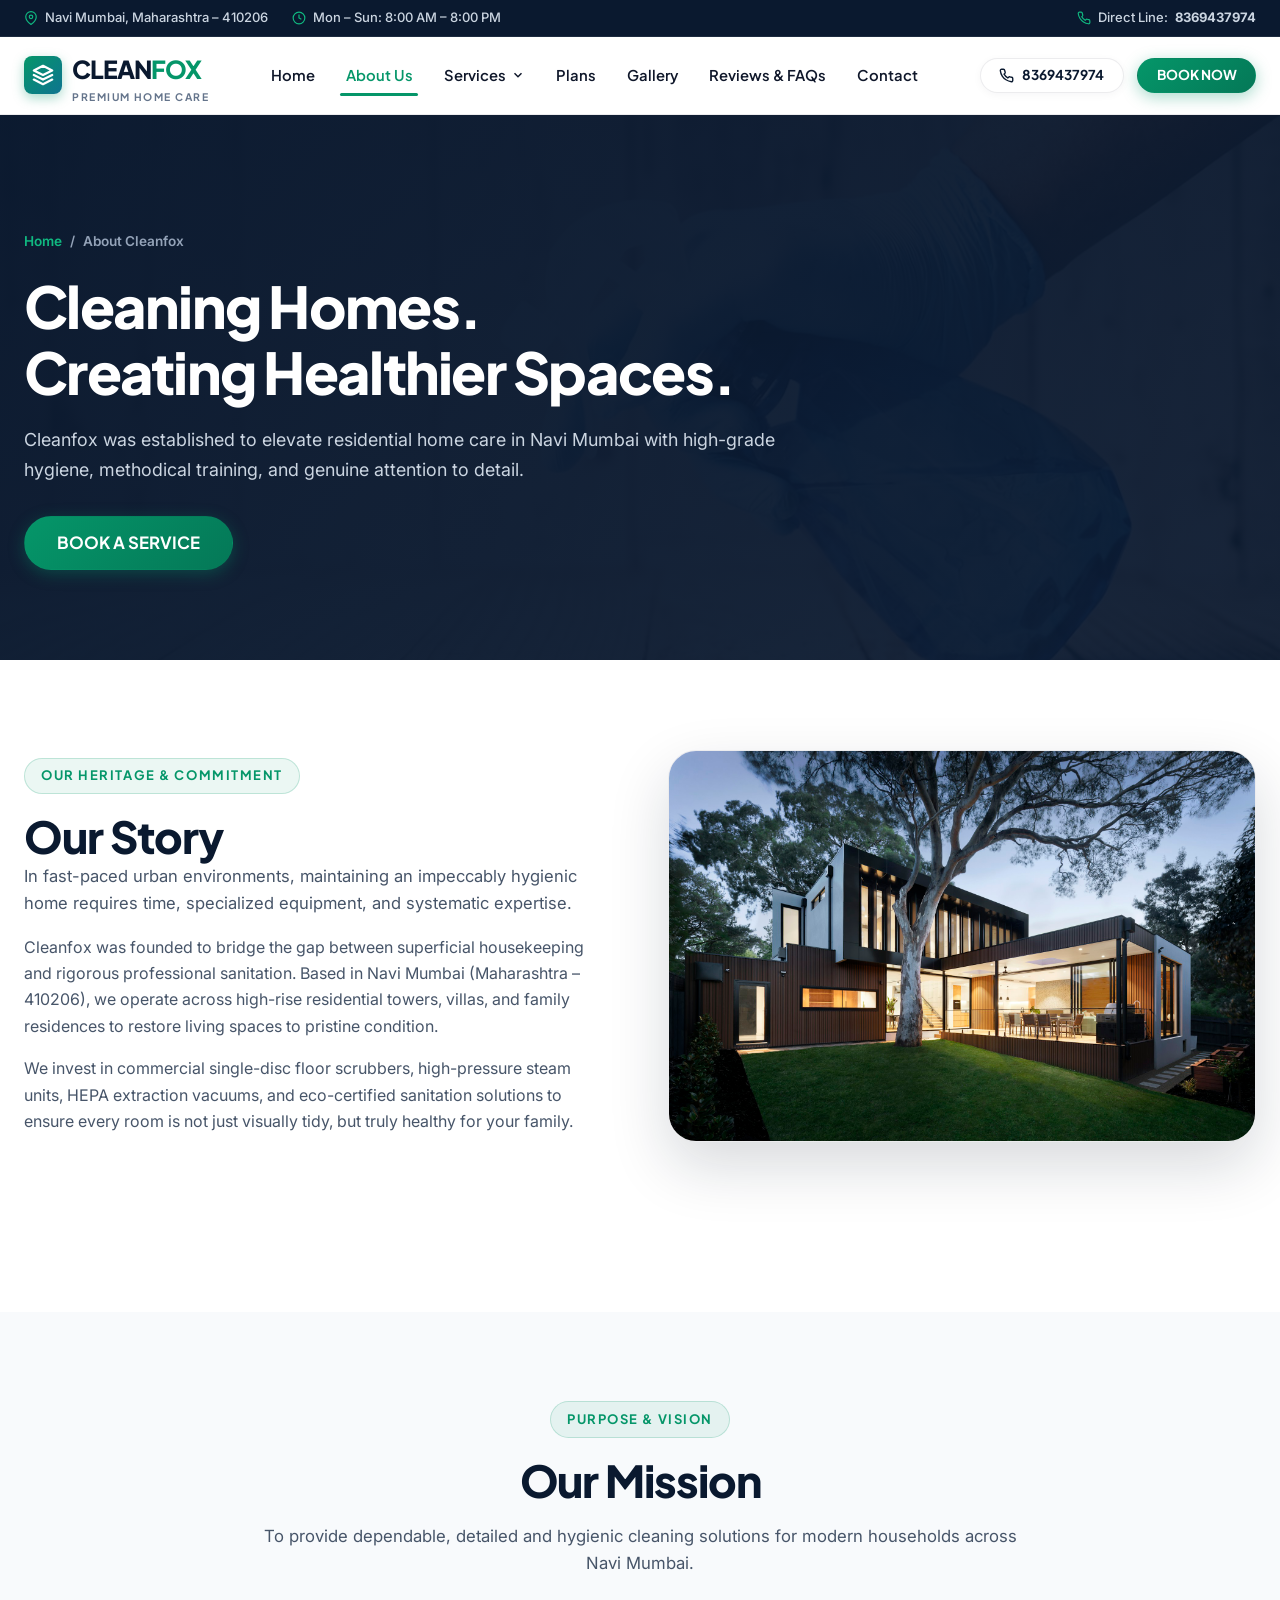
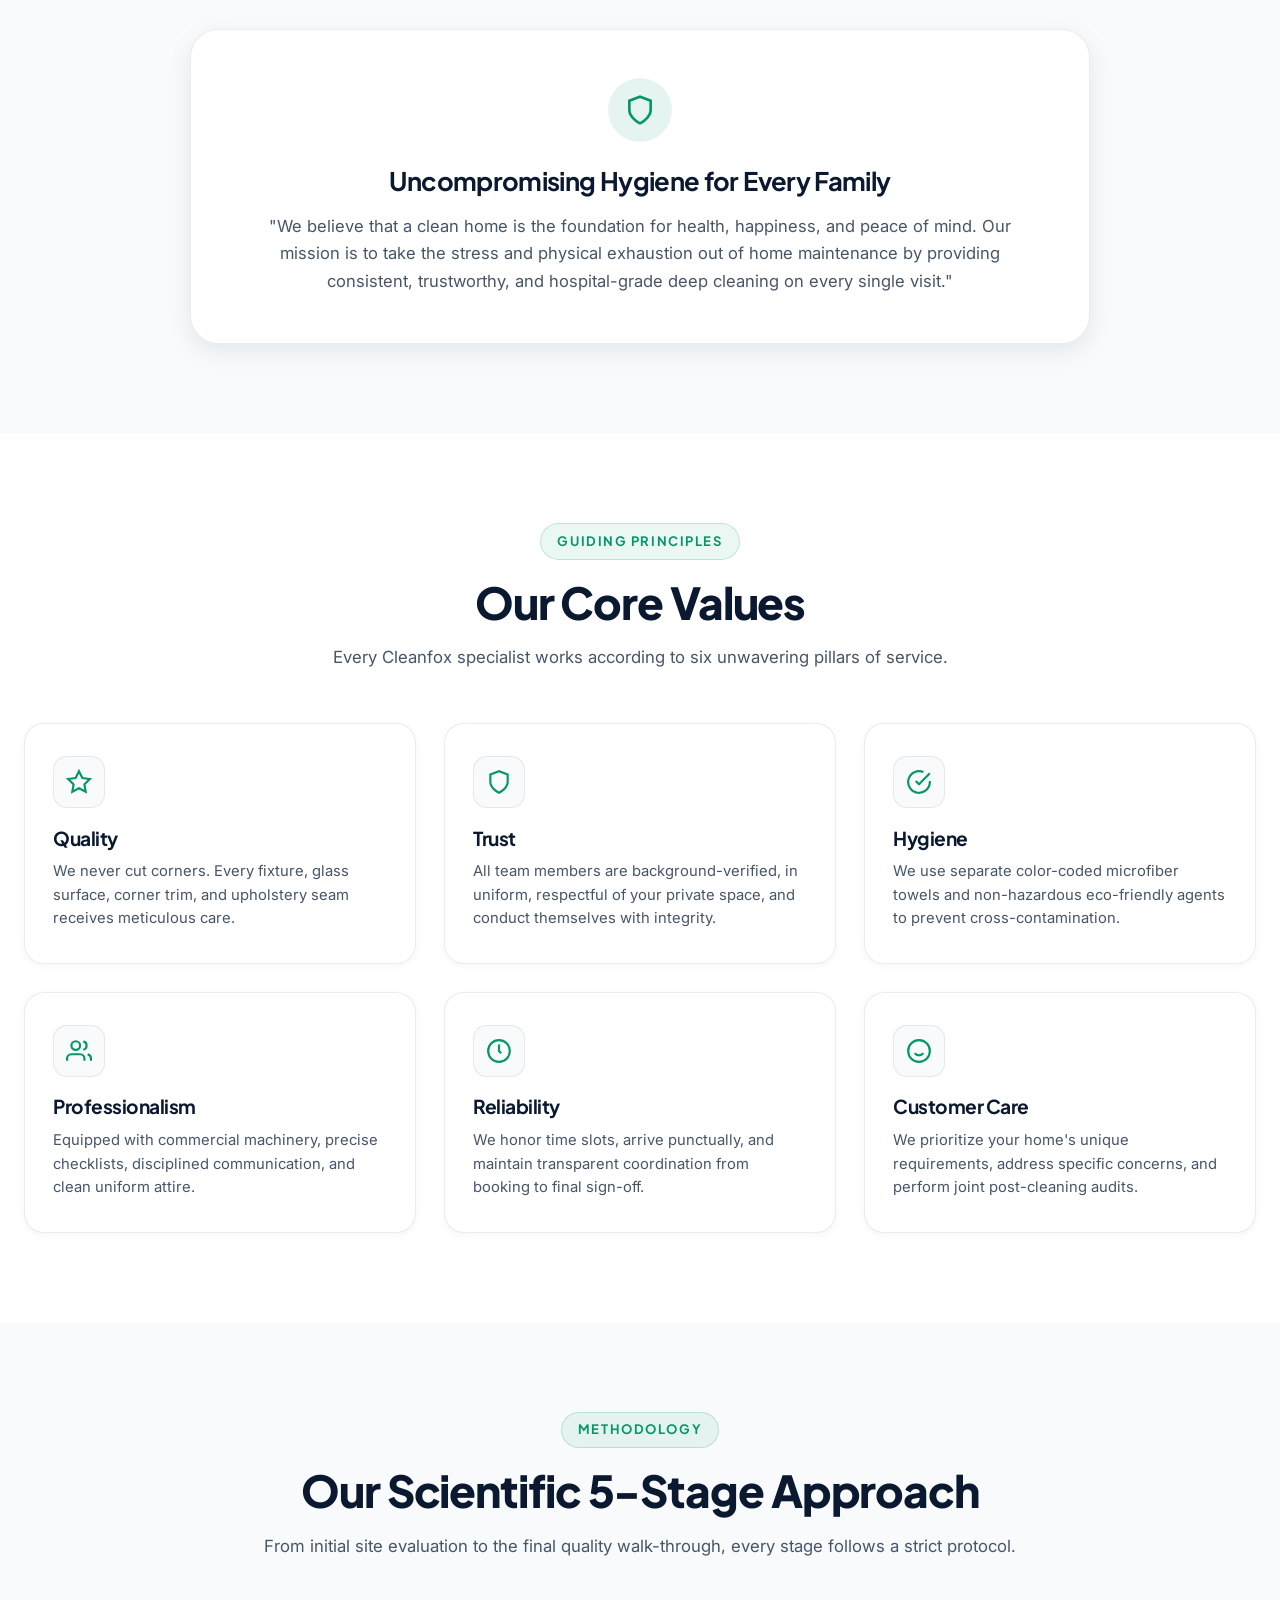
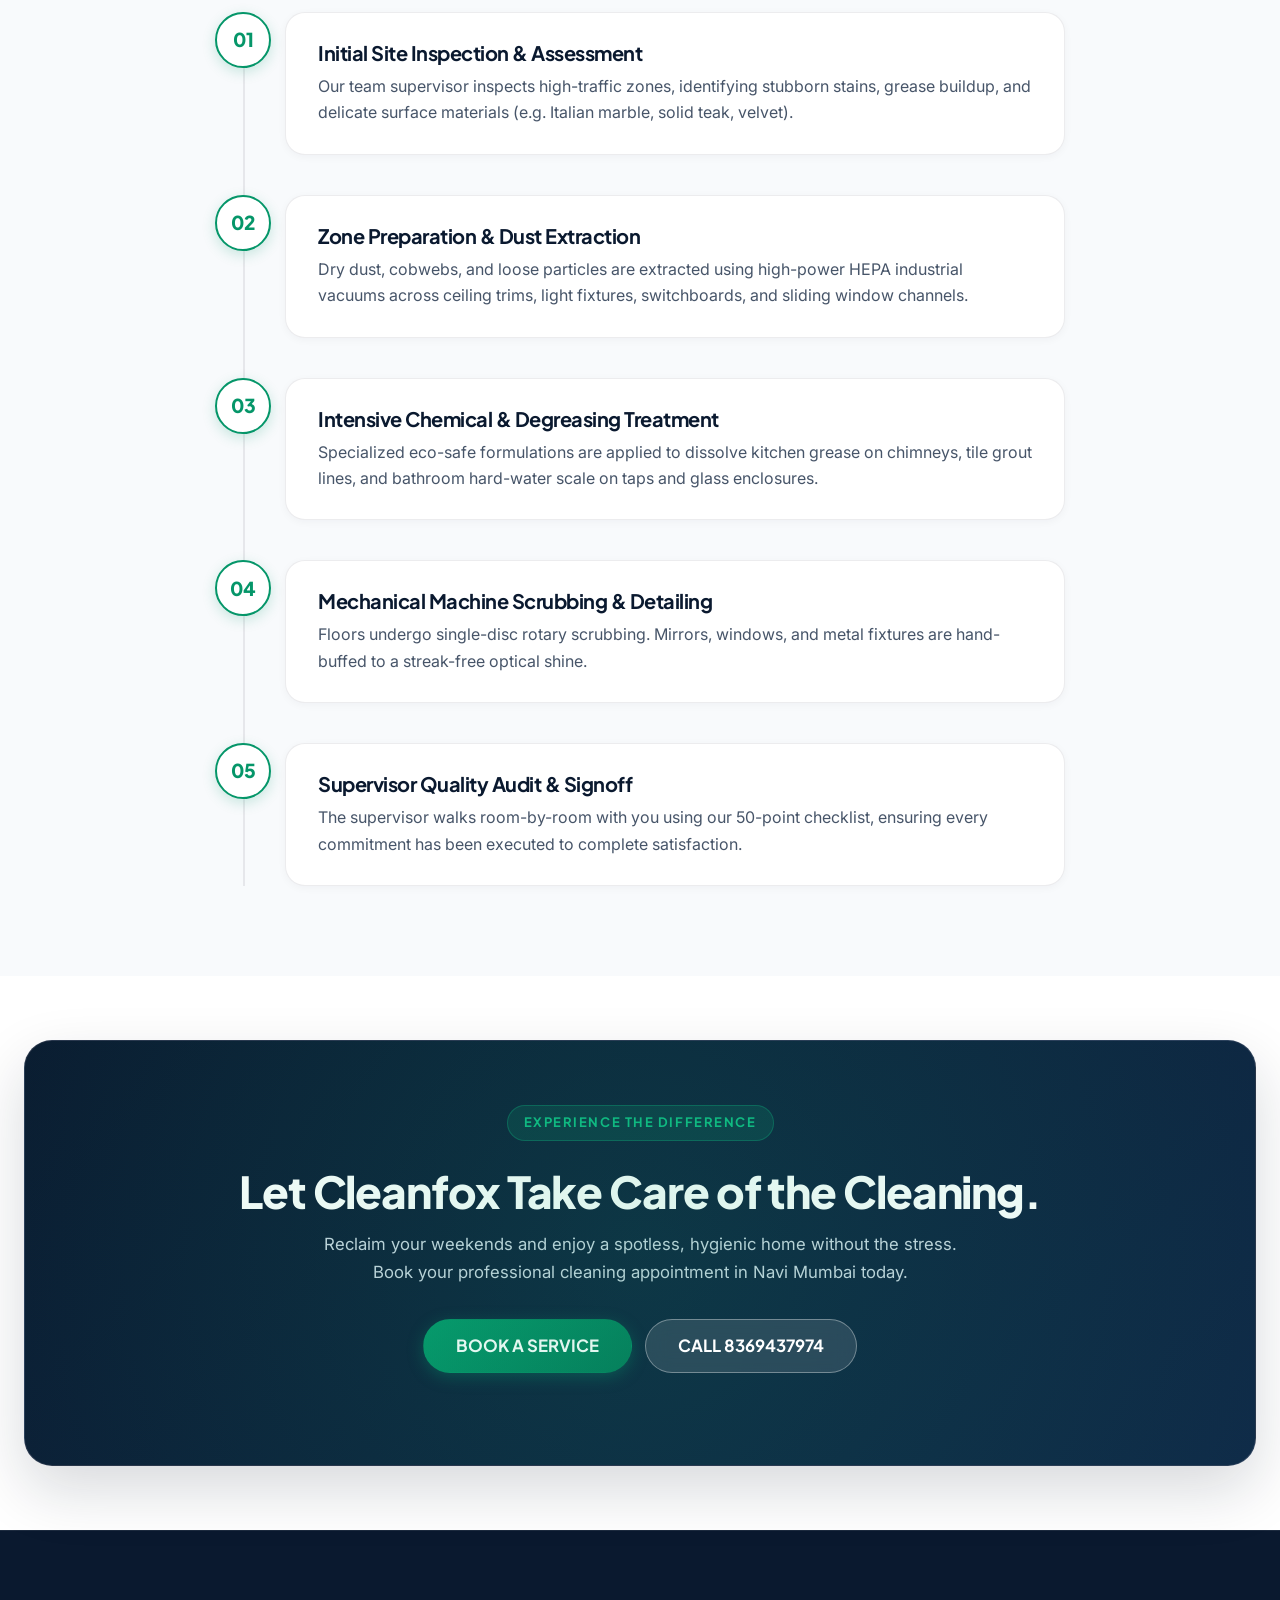
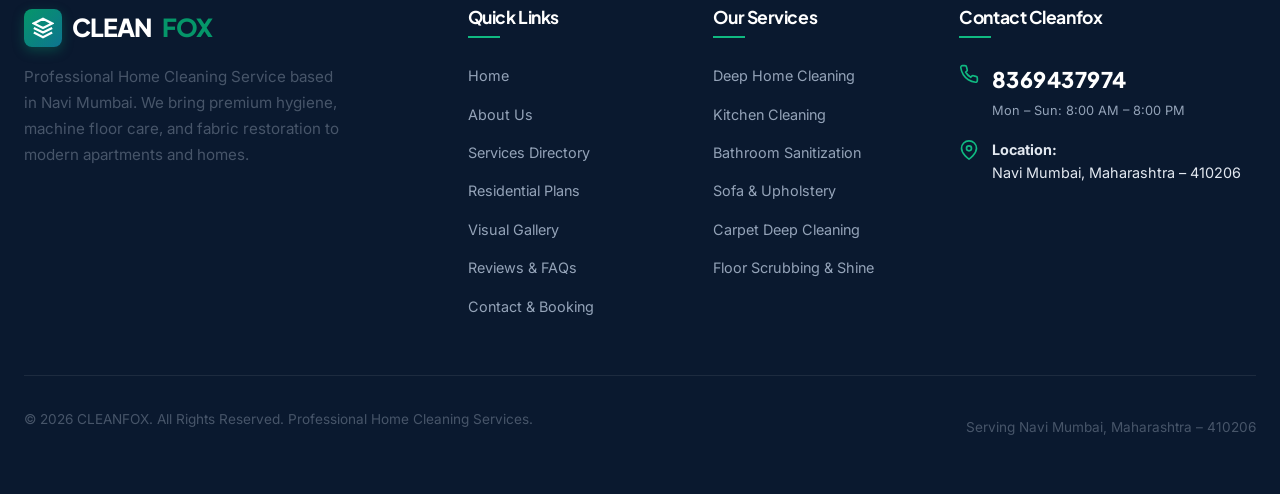
==== commit 186e7f02: "Fix header text layout with luxury dropdown and full mobile responsiveness" ====
--- a/about.html
+++ b/about.html
@@ -63,7 +63,7 @@
     </div>
   </div>
 
-  <!-- Sticky Main Navigation -->
+    <!-- Sticky Main Navigation -->
   <header class="site-header" id="siteHeader">
     <div class="container header-container">
       <a href="index.html" class="brand-logo" aria-label="CLEANFOX Home">
@@ -78,23 +78,48 @@
         </div>
       </a>
 
+      <!-- Desktop Nav -->
       <nav aria-label="Primary Navigation">
         <ul class="nav-menu">
-          <li><a href="index.html" class="nav-link">Home</a></li>
-          <li><a href="about.html" class="nav-link active">About Us</a></li>
-          <li><a href="services.html" class="nav-link">Services</a></li>
-          <li><a href="deep-cleaning.html" class="nav-link">Deep Cleaning</a></li>
-          <li><a href="kitchen-bathroom.html" class="nav-link">Kitchen & Bath</a></li>
-          <li><a href="sofa-carpet.html" class="nav-link">Sofa & Carpet</a></li>
-          <li><a href="plans.html" class="nav-link">Plans</a></li>
-          <li><a href="gallery.html" class="nav-link">Gallery</a></li>
-          <li><a href="reviews-faqs.html" class="nav-link">Reviews & FAQs</a></li>
-          <li><a href="contact.html" class="nav-link">Contact</a></li>
+          <li class="nav-item"><a href="index.html" class="nav-link">Home</a></li>
+          <li class="nav-item"><a href="about.html" class="nav-link">About Us</a></li>
+          <li class="nav-item">
+            <a href="services.html" class="nav-link">
+              Services
+              <svg class="dropdown-chevron" viewBox="0 0 24 24" fill="none" stroke="currentColor" stroke-width="2.5"><polyline points="6 9 12 15 18 9"></polyline></svg>
+            </a>
+            <div class="nav-dropdown-menu">
+              <a href="services.html" class="dropdown-link">
+                <svg viewBox="0 0 24 24" fill="none" stroke="currentColor" stroke-width="2"><rect x="3" y="3" width="7" height="7"></rect><rect x="14" y="3" width="7" height="7"></rect><rect x="14" y="14" width="7" height="7"></rect><rect x="3" y="14" width="7" height="7"></rect></svg>
+                All 10 Services Directory
+              </a>
+              <div class="dropdown-divider"></div>
+              <a href="deep-cleaning.html" class="dropdown-link">
+                <svg viewBox="0 0 24 24" fill="none" stroke="currentColor" stroke-width="2"><polygon points="12 2 15.09 8.26 22 9.27 17 14.14 18.18 21.02 12 17.77 5.82 21.02 7 14.14 2 9.27 8.91 8.26 12 2"></polygon></svg>
+                Deep Home Cleaning
+              </a>
+              <a href="kitchen-bathroom.html" class="dropdown-link">
+                <svg viewBox="0 0 24 24" fill="none" stroke="currentColor" stroke-width="2"><path d="M12 22s8-4 8-10V5l-8-3-8 3v7c0 6 8 10 8 10z"></path></svg>
+                Kitchen & Bathroom
+              </a>
+              <a href="sofa-carpet.html" class="dropdown-link">
+                <svg viewBox="0 0 24 24" fill="none" stroke="currentColor" stroke-width="2"><path d="M4 18v3M20 18v3M4 11h16M2 14h20M6 11V7a2 2 0 0 1 2-2h8a2 2 0 0 1 2 2v4"></path></svg>
+                Sofa & Carpet Care
+              </a>
+            </div>
+          </li>
+          <li class="nav-item"><a href="plans.html" class="nav-link">Plans</a></li>
+          <li class="nav-item"><a href="gallery.html" class="nav-link">Gallery</a></li>
+          <li class="nav-item"><a href="reviews-faqs.html" class="nav-link">Reviews & FAQs</a></li>
+          <li class="nav-item"><a href="contact.html" class="nav-link">Contact</a></li>
         </ul>
       </nav>
 
       <div class="nav-actions">
-        <a href="tel:8369437974" class="btn btn-secondary btn-sm">8369437974</a>
+        <a href="tel:8369437974" class="btn btn-secondary btn-sm" aria-label="Call Cleanfox">
+          <svg width="15" height="15" viewBox="0 0 24 24" fill="none" stroke="currentColor" stroke-width="2.2"><path d="M22 16.92v3a2 2 0 0 1-2.18 2 19.79 19.79 0 0 1-8.63-3.07 19.5 19.5 0 0 1-6-6 19.79 19.79 0 0 1-3.07-8.67A2 2 0 0 1 4.11 2h3a2 2 0 0 1 2 1.72 12.84 12.84 0 0 0 .7 2.81 2 2 0 0 1-.45 2.11L8.09 9.91a16 16 0 0 0 6 6l1.27-1.27a2 2 0 0 1 2.11-.45 12.84 12.84 0 0 0 2.81.7A2 2 0 0 1 22 16.92z"></path></svg>
+          8369437974
+        </a>
         <a href="contact.html" class="btn btn-primary btn-sm">BOOK NOW</a>
         <button class="mobile-toggle" aria-label="Toggle navigation menu">
           <svg viewBox="0 0 24 24" fill="none" stroke="currentColor" stroke-width="2.5"><line x1="3" y1="12" x2="21" y2="12"></line><line x1="3" y1="6" x2="21" y2="6"></line><line x1="3" y1="18" x2="21" y2="18"></line></svg>
@@ -107,29 +132,46 @@
   <div class="mobile-drawer">
     <div class="drawer-content">
       <div class="drawer-header">
-        <div class="brand-logo">
-          CLEAN<span class="highlight">FOX</span>
-        </div>
+        <a href="index.html" class="brand-logo">
+          <div class="logo-fox-badge">
+            <svg width="20" height="20" viewBox="0 0 24 24" fill="none" stroke="currentColor" stroke-width="2.5"><path d="M12 2L2 7l10 5 10-5-10-5zM2 17l10 5 10-5M2 12l10 5 10-5"></path></svg>
+          </div>
+          <div>
+            CLEAN<span class="highlight">FOX</span>
+            <span class="brand-tagline">Premium Home Care</span>
+          </div>
+        </a>
         <button class="drawer-close" aria-label="Close menu">
-          <svg width="24" height="24" viewBox="0 0 24 24" fill="none" stroke="currentColor" stroke-width="2"><line x1="18" y1="6" x2="6" y2="18"></line><line x1="6" y1="6" x2="18" y2="18"></line></svg>
+          <svg width="22" height="22" viewBox="0 0 24 24" fill="none" stroke="currentColor" stroke-width="2"><line x1="18" y1="6" x2="6" y2="18"></line><line x1="6" y1="6" x2="18" y2="18"></line></svg>
         </button>
       </div>
+
+      <div class="drawer-section-title">Navigation</div>
       <ul class="drawer-nav">
         <li><a href="index.html">Home</a></li>
-        <li><a href="about.html" class="active">About Us</a></li>
-        <li><a href="services.html">All Services</a></li>
+        <li><a href="about.html">About Us</a></li>
+        <li><a href="plans.html">Residential Plans</a></li>
+        <li><a href="gallery.html">Visual Gallery</a></li>
+        <li><a href="reviews-faqs.html">Reviews & FAQs</a></li>
+        <li><a href="contact.html">Contact / Book Now</a></li>
+      </ul>
+
+      <div class="drawer-section-title">Specialized Services</div>
+      <ul class="drawer-nav">
+        <li><a href="services.html">All 10 Services Directory</a></li>
         <li><a href="deep-cleaning.html">Deep Home Cleaning</a></li>
         <li><a href="kitchen-bathroom.html">Kitchen & Bathroom</a></li>
         <li><a href="sofa-carpet.html">Sofa & Carpet</a></li>
-        <li><a href="plans.html">Residential Plans</a></li>
-        <li><a href="gallery.html">Gallery</a></li>
-        <li><a href="reviews-faqs.html">Reviews & FAQs</a></li>
-        <li><a href="contact.html">Contact / Book Now</a></li>
       </ul>
+
       <div class="drawer-footer">
-        <a href="tel:8369437974" class="btn btn-primary btn-lg" style="width: 100%;">Call 8369437974</a>
+        <a href="tel:8369437974" class="btn btn-primary btn-lg" style="width: 100%;">
+          <svg width="18" height="18" viewBox="0 0 24 24" fill="none" stroke="currentColor" stroke-width="2.2"><path d="M22 16.92v3a2 2 0 0 1-2.18 2 19.79 19.79 0 0 1-8.63-3.07 19.5 19.5 0 0 1-6-6 19.79 19.79 0 0 1-3.07-8.67A2 2 0 0 1 4.11 2h3a2 2 0 0 1 2 1.72 12.84 12.84 0 0 0 .7 2.81 2 2 0 0 1-.45 2.11L8.09 9.91a16 16 0 0 0 6 6l1.27-1.27a2 2 0 0 1 2.11-.45 12.84 12.84 0 0 0 2.81.7A2 2 0 0 1 22 16.92z"></path></svg>
+          Call 8369437974
+        </a>
       </div>
     </div>
+  </div>
   </div>
 
   <main>
--- a/css/main.css
+++ b/css/main.css
@@ -27,8 +27,8 @@
   --border-subtle: rgba(15, 23, 42, 0.08);
   --border-glass: rgba(255, 255, 255, 0.15);
   --card-bg: #FFFFFF;
-  --glass-bg: rgba(255, 255, 255, 0.85);
-  --glass-dark: rgba(10, 25, 47, 0.85);
+  --glass-bg: rgba(255, 255, 255, 0.92);
+  --glass-dark: rgba(10, 25, 47, 0.88);
 
   /* Shadows */
   --shadow-sm: 0 2px 8px rgba(15, 23, 42, 0.04);
@@ -103,23 +103,23 @@
   letter-spacing: -0.025em;
 }
 
-h1 { font-size: clamp(2.4rem, 5vw, 3.8rem); font-weight: 900; }
-h2 { font-size: clamp(1.8rem, 3.5vw, 2.75rem); }
-h3 { font-size: clamp(1.3rem, 2.2vw, 1.75rem); font-weight: 700; }
-h4 { font-size: 1.25rem; font-weight: 700; }
+h1 { font-size: clamp(2rem, 5vw, 3.8rem); font-weight: 900; }
+h2 { font-size: clamp(1.65rem, 3.5vw, 2.75rem); }
+h3 { font-size: clamp(1.25rem, 2.2vw, 1.75rem); font-weight: 700; }
+h4 { font-size: 1.15rem; font-weight: 700; }
 p { color: var(--text-muted); margin-bottom: 1rem; }
 p:last-child { margin-bottom: 0; }
 
 .lead-text {
-  font-size: clamp(1.05rem, 1.3vw, 1.25rem);
-  line-height: 1.6;
+  font-size: clamp(1rem, 1.3vw, 1.2rem);
+  line-height: 1.65;
   color: var(--text-muted);
 }
 
 /* Container & Layout */
 .container {
   width: 100%;
-  max-width: 1280px;
+  max-width: 1320px;
   margin-left: auto;
   margin-right: auto;
   padding-left: 1.5rem;
@@ -131,13 +131,13 @@
 }
 
 .section-spacing {
-  padding-top: clamp(4.5rem, 8vw, 7.5rem);
-  padding-bottom: clamp(4.5rem, 8vw, 7.5rem);
+  padding-top: clamp(3.5rem, 7vw, 6.5rem);
+  padding-bottom: clamp(3.5rem, 7vw, 6.5rem);
 }
 
 .section-spacing-sm {
-  padding-top: clamp(3rem, 5vw, 4.5rem);
-  padding-bottom: clamp(3rem, 5vw, 4.5rem);
+  padding-top: clamp(2.5rem, 5vw, 4rem);
+  padding-bottom: clamp(2.5rem, 5vw, 4rem);
 }
 
 .bg-subtle {
@@ -161,7 +161,7 @@
 .section-header {
   text-align: center;
   max-width: 760px;
-  margin: 0 auto clamp(2.5rem, 5vw, 4rem);
+  margin: 0 auto clamp(2rem, 4vw, 3.5rem);
 }
 
 .section-tag {
@@ -192,16 +192,19 @@
 }
 
 .section-desc {
-  font-size: 1.125rem;
+  font-size: 1.05rem;
   color: var(--text-muted);
 }
 
-/* Sticky Premium Navigation */
+/* ==========================================================================
+   STICKY LUXURY NAVIGATION BAR
+   ========================================================================== */
+
 .header-top-bar {
   background: var(--primary-navy);
   color: #CBD5E1;
   font-size: 0.8125rem;
-  padding: 0.5rem 0;
+  padding: 0.45rem 0;
   border-bottom: 1px solid rgba(255, 255, 255, 0.08);
 }
 
@@ -220,15 +223,17 @@
 .top-bar-item {
   display: inline-flex;
   align-items: center;
-  gap: 0.4rem;
+  gap: 0.45rem;
   color: #CBD5E1;
   font-weight: 500;
+  white-space: nowrap;
 }
 
 .top-bar-item svg {
   width: 14px;
   height: 14px;
   stroke: var(--brand-accent);
+  flex-shrink: 0;
 }
 
 .site-header {
@@ -237,7 +242,7 @@
   left: 0;
   right: 0;
   z-index: 1000;
-  background: rgba(255, 255, 255, 0.94);
+  background: rgba(255, 255, 255, 0.95);
   backdrop-filter: blur(20px);
   -webkit-backdrop-filter: blur(20px);
   border-bottom: 1px solid var(--border-subtle);
@@ -245,7 +250,7 @@
 }
 
 .site-header.scrolled {
-  padding: 0.4rem 0;
+  padding: 0.25rem 0;
   box-shadow: 0 10px 30px rgba(15, 23, 42, 0.08);
   background: rgba(255, 255, 255, 0.98);
 }
@@ -254,19 +259,23 @@
   display: flex;
   align-items: center;
   justify-content: space-between;
-  padding-top: 0.85rem;
-  padding-bottom: 0.85rem;
-}
-
+  padding-top: 0.75rem;
+  padding-bottom: 0.75rem;
+  gap: 1.5rem;
+}
+
+/* Brand Logo */
 .brand-logo {
   display: flex;
   align-items: center;
-  gap: 0.6rem;
+  gap: 0.65rem;
   font-family: var(--font-heading);
-  font-size: 1.6rem;
+  font-size: 1.55rem;
   font-weight: 900;
   letter-spacing: -0.04em;
   color: var(--primary-navy);
+  flex-shrink: 0;
+  white-space: nowrap;
 }
 
 .brand-logo .logo-fox-badge {
@@ -278,7 +287,8 @@
   border-radius: var(--radius-sm);
   background: linear-gradient(135deg, var(--brand-emerald), var(--brand-teal));
   color: #FFFFFF;
-  box-shadow: 0 4px 12px rgba(5, 150, 105, 0.3);
+  box-shadow: 0 4px 12px rgba(5, 150, 105, 0.35);
+  flex-shrink: 0;
 }
 
 .brand-logo span.highlight {
@@ -287,29 +297,42 @@
 
 .brand-tagline {
   font-size: 0.65rem;
-  font-weight: 600;
+  font-weight: 700;
   text-transform: uppercase;
   letter-spacing: 0.14em;
   color: var(--text-light);
   display: block;
   line-height: 1;
-}
-
-/* Nav Menu */
+  margin-top: 2px;
+}
+
+/* Nav Menu & Links */
 .nav-menu {
   display: flex;
   align-items: center;
-  gap: 1.5rem;
+  gap: 1.25rem;
   list-style: none;
+  margin: 0;
+  padding: 0;
+}
+
+.nav-item {
+  position: relative;
+  display: flex;
+  align-items: center;
 }
 
 .nav-link {
   font-family: var(--font-heading);
-  font-size: 0.9rem;
+  font-size: 0.925rem;
   font-weight: 600;
   color: var(--text-main);
-  padding: 0.5rem 0.25rem;
+  padding: 0.5rem 0.35rem;
   position: relative;
+  white-space: nowrap;
+  display: inline-flex;
+  align-items: center;
+  gap: 0.3rem;
   transition: color var(--transition-fast);
 }
 
@@ -319,7 +342,7 @@
   bottom: 0;
   left: 0;
   width: 0;
-  height: 2px;
+  height: 2.5px;
   background: var(--brand-emerald);
   transition: width var(--transition-normal);
   border-radius: var(--radius-full);
@@ -333,20 +356,118 @@
   width: 100%;
 }
 
+.nav-link .dropdown-chevron {
+  width: 14px;
+  height: 14px;
+  stroke: currentColor;
+  transition: transform var(--transition-fast);
+}
+
+.nav-item:hover .dropdown-chevron {
+  transform: rotate(180deg);
+}
+
+/* Nav Dropdown Menu */
+.nav-dropdown-menu {
+  position: absolute;
+  top: 100%;
+  left: 50%;
+  transform: translateX(-50%) translateY(10px);
+  background: #FFFFFF;
+  border-radius: var(--radius-lg);
+  border: 1px solid var(--border-subtle);
+  box-shadow: var(--shadow-xl);
+  padding: 0.75rem 0.5rem;
+  min-width: 250px;
+  opacity: 0;
+  visibility: hidden;
+  pointer-events: none;
+  transition: all var(--transition-normal);
+  z-index: 100;
+}
+
+.nav-dropdown-menu::before {
+  content: '';
+  position: absolute;
+  top: -6px;
+  left: 50%;
+  transform: translateX(-50%) rotate(45deg);
+  width: 12px;
+  height: 12px;
+  background: #FFFFFF;
+  border-left: 1px solid var(--border-subtle);
+  border-top: 1px solid var(--border-subtle);
+}
+
+.nav-item:hover .nav-dropdown-menu,
+.nav-item:focus-within .nav-dropdown-menu {
+  opacity: 1;
+  visibility: visible;
+  pointer-events: auto;
+  transform: translateX(-50%) translateY(0);
+}
+
+.dropdown-link {
+  display: flex;
+  align-items: center;
+  gap: 0.75rem;
+  padding: 0.65rem 1rem;
+  border-radius: var(--radius-md);
+  font-family: var(--font-heading);
+  font-size: 0.875rem;
+  font-weight: 600;
+  color: var(--primary-navy);
+  white-space: nowrap;
+  transition: all var(--transition-fast);
+}
+
+.dropdown-link svg {
+  width: 16px;
+  height: 16px;
+  stroke: var(--brand-emerald);
+  flex-shrink: 0;
+}
+
+.dropdown-link:hover, .dropdown-link.active {
+  background: var(--bg-subtle);
+  color: var(--brand-emerald);
+  transform: translateX(4px);
+}
+
+.dropdown-divider {
+  height: 1px;
+  background: var(--border-subtle);
+  margin: 0.4rem 0.5rem;
+}
+
+/* Nav Actions */
 .nav-actions {
   display: flex;
   align-items: center;
-  gap: 1rem;
-}
-
-/* Hamburger */
+  gap: 0.85rem;
+  flex-shrink: 0;
+}
+
+.nav-actions .btn {
+  white-space: nowrap;
+}
+
+/* Mobile Toggle Hamburger */
 .mobile-toggle {
   display: none;
   background: none;
   border: none;
   cursor: pointer;
-  padding: 0.5rem;
+  padding: 0.4rem;
   color: var(--primary-navy);
+  border-radius: var(--radius-sm);
+  align-items: center;
+  justify-content: center;
+  transition: background var(--transition-fast);
+}
+
+.mobile-toggle:hover {
+  background: var(--bg-slate);
 }
 
 .mobile-toggle svg {
@@ -354,33 +475,37 @@
   height: 28px;
 }
 
-/* Buttons */
+/* ==========================================================================
+   BUTTONS
+   ========================================================================== */
+
 .btn {
   display: inline-flex;
   align-items: center;
   justify-content: center;
-  gap: 0.6rem;
+  gap: 0.5rem;
   font-family: var(--font-heading);
   font-weight: 700;
-  font-size: 0.95rem;
-  padding: 0.85rem 1.75rem;
+  font-size: 0.925rem;
+  padding: 0.75rem 1.6rem;
   border-radius: var(--radius-full);
   cursor: pointer;
   border: 1px solid transparent;
   transition: all var(--transition-normal);
   white-space: nowrap;
   text-decoration: none;
+  line-height: 1.2;
 }
 
 .btn-primary {
   background: linear-gradient(135deg, var(--brand-emerald) 0%, #047857 100%);
   color: #FFFFFF;
-  box-shadow: 0 6px 20px rgba(5, 150, 105, 0.35);
+  box-shadow: 0 4px 16px rgba(5, 150, 105, 0.35);
 }
 
 .btn-primary:hover {
   transform: translateY(-2px);
-  box-shadow: 0 10px 28px rgba(5, 150, 105, 0.45);
+  box-shadow: 0 8px 24px rgba(5, 150, 105, 0.45);
   background: linear-gradient(135deg, #10B981 0%, var(--brand-emerald) 100%);
   color: #FFFFFF;
 }
@@ -412,9 +537,9 @@
 }
 
 .btn-outline-light {
-  background: rgba(255, 255, 255, 0.1);
-  color: #FFFFFF;
-  border-color: rgba(255, 255, 255, 0.3);
+  background: rgba(255, 255, 255, 0.12);
+  color: #FFFFFF;
+  border-color: rgba(255, 255, 255, 0.35);
   backdrop-filter: blur(10px);
 }
 
@@ -422,15 +547,16 @@
   background: #FFFFFF;
   color: var(--primary-navy);
   border-color: #FFFFFF;
+  transform: translateY(-2px);
 }
 
 .btn-sm {
-  padding: 0.55rem 1.25rem;
+  padding: 0.55rem 1.15rem;
   font-size: 0.85rem;
 }
 
 .btn-lg {
-  padding: 1.1rem 2.25rem;
+  padding: 1rem 2rem;
   font-size: 1.05rem;
 }
 
@@ -444,15 +570,19 @@
   transform: translateX(3px);
 }
 
-/* Mobile Drawer */
+/* ==========================================================================
+   MOBILE DRAWER NAVIGATION
+   ========================================================================== */
+
 .mobile-drawer {
   position: fixed;
   top: 0;
   left: 0;
   width: 100%;
   height: 100%;
-  background: rgba(10, 25, 47, 0.7);
-  backdrop-filter: blur(8px);
+  background: rgba(10, 25, 47, 0.75);
+  backdrop-filter: blur(10px);
+  -webkit-backdrop-filter: blur(10px);
   z-index: 2000;
   opacity: 0;
   visibility: hidden;
@@ -468,17 +598,18 @@
   position: absolute;
   top: 0;
   right: 0;
-  width: 85%;
+  width: 88%;
   max-width: 380px;
   height: 100%;
   background: #FFFFFF;
   box-shadow: var(--shadow-xl);
-  padding: 2rem;
+  padding: 1.75rem;
   display: flex;
   flex-direction: column;
   transform: translateX(100%);
   transition: transform var(--transition-normal);
   overflow-y: auto;
+  -webkit-overflow-scrolling: touch;
 }
 
 .mobile-drawer.open .drawer-content {
@@ -489,47 +620,77 @@
   display: flex;
   align-items: center;
   justify-content: space-between;
-  margin-bottom: 2rem;
+  margin-bottom: 1.5rem;
   padding-bottom: 1rem;
   border-bottom: 1px solid var(--border-subtle);
 }
 
 .drawer-close {
-  background: none;
+  background: var(--bg-slate);
   border: none;
-  color: var(--text-main);
+  color: var(--primary-navy);
   cursor: pointer;
-  padding: 0.5rem;
+  padding: 0.4rem;
+  border-radius: 50%;
+  display: flex;
+  align-items: center;
+  justify-content: center;
 }
 
 .drawer-nav {
   list-style: none;
   display: flex;
   flex-direction: column;
-  gap: 1rem;
+  gap: 0.35rem;
   margin-bottom: 2rem;
 }
 
 .drawer-nav a {
   font-family: var(--font-heading);
   font-weight: 700;
-  font-size: 1.1rem;
+  font-size: 1.05rem;
   color: var(--primary-navy);
-  display: block;
-  padding: 0.5rem 0;
-}
-
-.drawer-nav a.active {
+  display: flex;
+  align-items: center;
+  justify-content: space-between;
+  padding: 0.7rem 0.85rem;
+  border-radius: var(--radius-md);
+  transition: all var(--transition-fast);
+}
+
+.drawer-nav a.active, .drawer-nav a:hover {
+  background: var(--bg-subtle);
   color: var(--brand-emerald);
+}
+
+.drawer-nav-divider {
+  height: 1px;
+  background: var(--border-subtle);
+  margin: 0.5rem 0;
+}
+
+.drawer-section-title {
+  font-size: 0.75rem;
+  font-weight: 800;
+  text-transform: uppercase;
+  letter-spacing: 0.1em;
+  color: var(--text-light);
+  padding: 0.5rem 0.85rem 0.25rem;
 }
 
 .drawer-footer {
   margin-top: auto;
   padding-top: 1.5rem;
   border-top: 1px solid var(--border-subtle);
-}
-
-/* Sticky Mobile Quick Action Bar */
+  display: flex;
+  flex-direction: column;
+  gap: 0.75rem;
+}
+
+/* ==========================================================================
+   STICKY MOBILE BOTTOM QUICK ACTION BAR
+   ========================================================================== */
+
 .mobile-bottom-bar {
   display: none;
   position: fixed;
@@ -539,15 +700,18 @@
   z-index: 999;
   background: rgba(255, 255, 255, 0.98);
   backdrop-filter: blur(16px);
+  -webkit-backdrop-filter: blur(16px);
   border-top: 1px solid var(--border-subtle);
-  padding: 0.6rem 1rem;
-  box-shadow: 0 -4px 20px rgba(15, 23, 42, 0.1);
+  padding: 0.6rem 0.75rem calc(0.6rem + env(safe-area-inset-bottom, 0px));
+  box-shadow: 0 -6px 25px rgba(15, 23, 42, 0.12);
 }
 
 .bottom-bar-grid {
   display: grid;
-  grid-template-columns: 1fr 1fr 1.3fr;
+  grid-template-columns: 1fr 1fr 1.35fr;
   gap: 0.5rem;
+  max-width: 500px;
+  margin: 0 auto;
 }
 
 .bottom-bar-btn {
@@ -556,14 +720,15 @@
   align-items: center;
   justify-content: center;
   gap: 0.2rem;
-  padding: 0.5rem 0.25rem;
+  padding: 0.55rem 0.25rem;
   border-radius: var(--radius-sm);
   font-size: 0.75rem;
-  font-weight: 700;
+  font-weight: 800;
   font-family: var(--font-heading);
   text-align: center;
   line-height: 1.1;
   text-decoration: none;
+  min-height: 48px;
 }
 
 .bottom-bar-btn svg {
@@ -574,6 +739,7 @@
 .bottom-btn-call {
   background: var(--bg-slate);
   color: var(--primary-navy);
+  border: 1px solid var(--border-subtle);
 }
 
 .bottom-btn-whatsapp {
@@ -582,16 +748,19 @@
 }
 
 .bottom-btn-book {
-  background: var(--brand-emerald);
-  color: #FFFFFF;
-}
-
-/* Multi-Column Luxury Footer */
+  background: linear-gradient(135deg, var(--brand-emerald), #047857);
+  color: #FFFFFF;
+}
+
+/* ==========================================================================
+   MULTI-COLUMN LUXURY FOOTER
+   ========================================================================== */
+
 .site-footer {
   background: var(--primary-navy);
   color: #94A3B8;
-  padding-top: clamp(4rem, 6vw, 6rem);
-  padding-bottom: 2rem;
+  padding-top: clamp(3.5rem, 6vw, 5.5rem);
+  padding-bottom: clamp(2rem, 4vw, 3rem);
   border-top: 1px solid rgba(255, 255, 255, 0.08);
 }
 
@@ -599,7 +768,7 @@
   display: grid;
   grid-template-columns: 2fr 1fr 1fr 1.5fr;
   gap: 3rem;
-  margin-bottom: 4rem;
+  margin-bottom: 3.5rem;
 }
 
 .footer-brand .brand-logo {
@@ -696,7 +865,7 @@
 
 .footer-phone-big {
   font-family: var(--font-heading);
-  font-size: 1.4rem;
+  font-size: 1.35rem;
   font-weight: 800;
   color: #FFFFFF;
   letter-spacing: 0.02em;
@@ -715,24 +884,27 @@
   align-items: center;
   font-size: 0.85rem;
   color: #64748B;
+  flex-wrap: wrap;
+  gap: 1rem;
 }
 
 /* Toast Notifications */
 .toast-container {
   position: fixed;
-  bottom: 2rem;
-  right: 2rem;
+  bottom: 5rem;
+  right: 1.5rem;
   z-index: 9999;
   display: flex;
   flex-direction: column;
   gap: 0.75rem;
   pointer-events: none;
+  max-width: 90vw;
 }
 
 .toast {
   background: var(--primary-navy);
   color: #FFFFFF;
-  padding: 1rem 1.5rem;
+  padding: 1rem 1.25rem;
   border-radius: var(--radius-md);
   box-shadow: var(--shadow-xl);
   display: flex;
@@ -752,7 +924,28 @@
   opacity: 1;
 }
 
-/* Responsive Breakpoints */
+/* ==========================================================================
+   RESPONSIVE BREAKPOINTS
+   ========================================================================== */
+
+@media (max-width: 1180px) {
+  .header-top-bar {
+    display: none;
+  }
+  .nav-menu, .nav-actions .btn-secondary {
+    display: none;
+  }
+  .mobile-toggle {
+    display: flex;
+  }
+  .mobile-bottom-bar {
+    display: block;
+  }
+  body {
+    padding-bottom: calc(65px + env(safe-area-inset-bottom, 0px));
+  }
+}
+
 @media (max-width: 1024px) {
   .footer-grid {
     grid-template-columns: 1fr 1fr;
@@ -760,24 +953,6 @@
   }
 }
 
-@media (max-width: 860px) {
-  .header-top-bar {
-    display: none;
-  }
-  .nav-menu, .nav-actions .btn-secondary {
-    display: none;
-  }
-  .mobile-toggle {
-    display: block;
-  }
-  .mobile-bottom-bar {
-    display: block;
-  }
-  body {
-    padding-bottom: 60px;
-  }
-}
-
 @media (max-width: 640px) {
   .footer-grid {
     grid-template-columns: 1fr;
@@ -785,7 +960,18 @@
   }
   .footer-bottom {
     flex-direction: column;
-    gap: 1rem;
+    gap: 0.75rem;
     text-align: center;
   }
-}
+  .header-container {
+    padding-top: 0.6rem;
+    padding-bottom: 0.6rem;
+  }
+  .brand-logo {
+    font-size: 1.35rem;
+  }
+  .brand-logo .logo-fox-badge {
+    width: 32px;
+    height: 32px;
+  }
+}
--- a/css/components.css
+++ b/css/components.css
@@ -1,6 +1,6 @@
 /* ==========================================================================
    CLEANFOX — COMPONENTS STYLESHEET
-   High-converting, luxury interactive UI components
+   High-converting, luxury interactive UI components (Fully Responsive)
    ========================================================================== */
 
 /* 1. CINEMATIC HERO SLIDESHOW */
@@ -56,19 +56,24 @@
   height: 100%;
   background: linear-gradient(
     90deg,
-    rgba(10, 25, 47, 0.92) 0%,
-    rgba(10, 25, 47, 0.75) 45%,
-    rgba(10, 25, 47, 0.4) 100%
+    rgba(10, 25, 47, 0.94) 0%,
+    rgba(10, 25, 47, 0.8) 50%,
+    rgba(10, 25, 47, 0.45) 100%
   );
 }
 
 @media (max-width: 768px) {
+  .hero-slider-container {
+    min-height: auto;
+    padding-top: 2rem;
+    padding-bottom: 4rem;
+  }
   .hero-overlay {
     background: linear-gradient(
       180deg,
-      rgba(10, 25, 47, 0.88) 0%,
-      rgba(10, 25, 47, 0.75) 60%,
-      rgba(10, 25, 47, 0.85) 100%
+      rgba(10, 25, 47, 0.92) 0%,
+      rgba(10, 25, 47, 0.85) 60%,
+      rgba(10, 25, 47, 0.95) 100%
     );
   }
 }
@@ -78,7 +83,7 @@
   z-index: 10;
   max-width: 760px;
   color: #FFFFFF;
-  padding: 4rem 0;
+  padding: 3.5rem 0 2rem;
 }
 
 .hero-pill {
@@ -95,7 +100,7 @@
   font-size: 0.825rem;
   text-transform: uppercase;
   letter-spacing: 0.1em;
-  margin-bottom: 1.5rem;
+  margin-bottom: 1.25rem;
   backdrop-filter: blur(10px);
 }
 
@@ -116,10 +121,10 @@
 
 .hero-title {
   color: #FFFFFF;
-  font-size: clamp(2.5rem, 5.5vw, 4.2rem);
+  font-size: clamp(2.2rem, 5vw, 4rem);
   font-weight: 900;
-  line-height: 1.12;
-  margin-bottom: 1.5rem;
+  line-height: 1.15;
+  margin-bottom: 1.25rem;
   letter-spacing: -0.03em;
 }
 
@@ -130,25 +135,25 @@
 }
 
 .hero-subtitle {
-  font-size: clamp(1.1rem, 1.6vw, 1.35rem);
+  font-size: clamp(1.05rem, 1.5vw, 1.25rem);
   color: #E2E8F0;
-  line-height: 1.65;
+  line-height: 1.6;
+  margin-bottom: 2rem;
+  max-width: 620px;
+}
+
+.hero-cta-group {
+  display: flex;
+  flex-wrap: wrap;
+  align-items: center;
+  gap: 1rem;
   margin-bottom: 2.25rem;
-  max-width: 640px;
-}
-
-.hero-cta-group {
+}
+
+.hero-trust-indicators {
   display: flex;
   flex-wrap: wrap;
-  align-items: center;
-  gap: 1rem;
-  margin-bottom: 2.5rem;
-}
-
-.hero-trust-indicators {
-  display: flex;
-  flex-wrap: wrap;
-  gap: 1.25rem;
+  gap: 1rem 1.5rem;
   border-top: 1px solid rgba(255, 255, 255, 0.12);
   padding-top: 1.5rem;
 }
@@ -169,6 +174,23 @@
   flex-shrink: 0;
 }
 
+@media (max-width: 640px) {
+  .hero-cta-group {
+    flex-direction: column;
+    align-items: stretch;
+    width: 100%;
+  }
+  .hero-cta-group .btn {
+    width: 100%;
+  }
+  .hero-trust-indicators {
+    gap: 0.75rem 1rem;
+  }
+  .hero-trust-item {
+    font-size: 0.8rem;
+  }
+}
+
 /* Slideshow Controls & Progress */
 .slider-controls {
   position: absolute;
@@ -177,10 +199,10 @@
   z-index: 20;
   display: flex;
   align-items: center;
-  gap: 1rem;
-  background: rgba(10, 25, 47, 0.6);
+  gap: 0.85rem;
+  background: rgba(10, 25, 47, 0.7);
   backdrop-filter: blur(12px);
-  padding: 0.6rem 1.2rem;
+  padding: 0.5rem 1rem;
   border-radius: var(--radius-full);
   border: 1px solid rgba(255, 255, 255, 0.15);
 }
@@ -191,7 +213,7 @@
 }
 
 .slider-dot {
-  width: 24px;
+  width: 20px;
   height: 4px;
   background: rgba(255, 255, 255, 0.3);
   border-radius: var(--radius-full);
@@ -202,7 +224,7 @@
 }
 
 .slider-dot.active {
-  width: 40px;
+  width: 36px;
   background: rgba(255, 255, 255, 0.3);
 }
 
@@ -228,8 +250,8 @@
   display: flex;
   align-items: center;
   justify-content: center;
-  width: 28px;
-  height: 28px;
+  width: 26px;
+  height: 26px;
   border-radius: 50%;
   transition: background var(--transition-fast);
 }
@@ -239,8 +261,17 @@
 }
 
 .slider-nav-btn svg {
-  width: 18px;
-  height: 18px;
+  width: 16px;
+  height: 16px;
+}
+
+@media (max-width: 768px) {
+  .slider-controls {
+    bottom: 1rem;
+    right: 50%;
+    transform: translateX(50%);
+    padding: 0.4rem 0.85rem;
+  }
 }
 
 /* 2. TRUST STATS STRIP */
@@ -252,25 +283,24 @@
   position: relative;
   z-index: 30;
   border: 1px solid var(--border-subtle);
-  padding: 2rem 2.5rem;
+  padding: 1.75rem 2.25rem;
 }
 
 .trust-grid {
   display: grid;
   grid-template-columns: repeat(4, 1fr);
   gap: 2rem;
-  divide-x: 1px solid var(--border-subtle);
 }
 
 .trust-card {
   display: flex;
   align-items: center;
-  gap: 1.25rem;
+  gap: 1.15rem;
 }
 
 .trust-icon-box {
-  width: 54px;
-  height: 54px;
+  width: 50px;
+  height: 50px;
   border-radius: var(--radius-md);
   background: linear-gradient(135deg, rgba(5, 150, 105, 0.1), rgba(14, 116, 144, 0.1));
   display: flex;
@@ -282,19 +312,19 @@
 }
 
 .trust-icon-box svg {
-  width: 26px;
-  height: 26px;
+  width: 24px;
+  height: 24px;
 }
 
 .trust-text h4 {
-  font-size: 1.05rem;
+  font-size: 1rem;
   font-weight: 800;
   color: var(--primary-navy);
   margin-bottom: 0.15rem;
 }
 
 .trust-text p {
-  font-size: 0.85rem;
+  font-size: 0.825rem;
   color: var(--text-muted);
   margin: 0;
 }
@@ -302,17 +332,18 @@
 @media (max-width: 992px) {
   .trust-grid {
     grid-template-columns: repeat(2, 1fr);
-  }
-}
-
-@media (max-width: 600px) {
+    gap: 1.5rem;
+  }
+}
+
+@media (max-width: 640px) {
   .trust-grid {
     grid-template-columns: 1fr;
-    gap: 1.5rem;
+    gap: 1.25rem;
   }
   .trust-strip {
-    margin-top: -1.5rem;
-    padding: 1.5rem;
+    margin-top: 1.5rem;
+    padding: 1.25rem;
   }
 }
 
@@ -382,8 +413,8 @@
   top: 50%;
   left: 50%;
   transform: translate(-50%, -50%);
-  width: 44px;
-  height: 44px;
+  width: 42px;
+  height: 42px;
   background: var(--brand-emerald);
   color: #FFFFFF;
   border-radius: 50%;
@@ -395,48 +426,56 @@
 }
 
 .ba-handle-button svg {
-  width: 20px;
-  height: 20px;
+  width: 18px;
+  height: 18px;
 }
 
 .ba-badge {
   position: absolute;
   top: 1.25rem;
   z-index: 5;
-  padding: 0.4rem 1rem;
+  padding: 0.35rem 0.85rem;
   border-radius: var(--radius-full);
   font-family: var(--font-heading);
-  font-size: 0.75rem;
+  font-size: 0.725rem;
   font-weight: 800;
-  letter-spacing: 0.1em;
+  letter-spacing: 0.08em;
   text-transform: uppercase;
   backdrop-filter: blur(8px);
 }
 
 .ba-badge-before {
   right: 1.25rem;
-  background: rgba(15, 23, 42, 0.75);
+  background: rgba(15, 23, 42, 0.8);
   color: #FFFFFF;
   border: 1px solid rgba(255, 255, 255, 0.2);
 }
 
 .ba-badge-after {
   left: 1.25rem;
-  background: rgba(5, 150, 105, 0.85);
+  background: rgba(5, 150, 105, 0.9);
   color: #FFFFFF;
   border: 1px solid rgba(255, 255, 255, 0.3);
 }
 
 @media (max-width: 640px) {
   .before-after-wrapper {
-    height: 320px;
-  }
+    height: 300px;
+    border-radius: var(--radius-lg);
+  }
+  .ba-badge {
+    top: 0.75rem;
+    padding: 0.25rem 0.6rem;
+    font-size: 0.65rem;
+  }
+  .ba-badge-before { right: 0.75rem; }
+  .ba-badge-after { left: 0.75rem; }
 }
 
 /* 4. PREMIUM SERVICE CARDS */
 .services-grid {
   display: grid;
-  grid-template-columns: repeat(auto-fill, minmax(340px, 1fr));
+  grid-template-columns: repeat(auto-fill, minmax(320px, 1fr));
   gap: 2rem;
 }
 
@@ -453,14 +492,14 @@
 }
 
 .service-card:hover {
-  transform: translateY(-8px);
+  transform: translateY(-6px);
   box-shadow: var(--shadow-xl);
   border-color: rgba(5, 150, 105, 0.3);
 }
 
 .service-card-img-wrap {
   position: relative;
-  height: 220px;
+  height: 210px;
   overflow: hidden;
 }
 
@@ -472,37 +511,37 @@
 }
 
 .service-card:hover .service-card-img-wrap img {
-  transform: scale(1.08);
+  transform: scale(1.06);
 }
 
 .service-badge {
   position: absolute;
   top: 1rem;
   right: 1rem;
-  background: rgba(10, 25, 47, 0.85);
-  color: #FFFFFF;
-  padding: 0.35rem 0.85rem;
+  background: rgba(10, 25, 47, 0.88);
+  color: #FFFFFF;
+  padding: 0.3rem 0.8rem;
   border-radius: var(--radius-full);
-  font-size: 0.75rem;
+  font-size: 0.725rem;
   font-weight: 700;
   backdrop-filter: blur(8px);
 }
 
 .service-card-body {
-  padding: 1.75rem;
+  padding: 1.5rem;
   display: flex;
   flex-direction: column;
   flex-grow: 1;
 }
 
 .service-card-title {
-  font-size: 1.3rem;
-  margin-bottom: 0.6rem;
+  font-size: 1.25rem;
+  margin-bottom: 0.5rem;
   color: var(--primary-navy);
 }
 
 .service-card-desc {
-  font-size: 0.95rem;
+  font-size: 0.925rem;
   color: var(--text-muted);
   margin-bottom: 1.25rem;
   line-height: 1.6;
@@ -519,7 +558,7 @@
 
 .service-card-features li {
   display: flex;
-  align-items: center;
+  align-items: flex-start;
   gap: 0.5rem;
   font-size: 0.875rem;
   color: var(--text-main);
@@ -531,29 +570,38 @@
   height: 16px;
   stroke: var(--brand-emerald);
   flex-shrink: 0;
+  margin-top: 3px;
 }
 
 .service-card-footer {
   display: flex;
   align-items: center;
   justify-content: space-between;
-  padding-top: 1.25rem;
+  padding-top: 1.15rem;
   border-top: 1px solid var(--border-subtle);
-  gap: 0.75rem;
+  gap: 0.6rem;
+  flex-wrap: wrap;
+}
+
+@media (max-width: 640px) {
+  .services-grid {
+    grid-template-columns: 1fr;
+    gap: 1.5rem;
+  }
 }
 
 /* 5. 6-FEATURE PILLARS */
 .pillars-grid {
   display: grid;
   grid-template-columns: repeat(3, 1fr);
-  gap: 2rem;
+  gap: 1.75rem;
 }
 
 .pillar-card {
   background: #FFFFFF;
   border: 1px solid var(--border-subtle);
   border-radius: var(--radius-lg);
-  padding: 2.25rem 2rem;
+  padding: 2rem 1.75rem;
   box-shadow: var(--shadow-sm);
   transition: all var(--transition-normal);
   position: relative;
@@ -566,14 +614,14 @@
   top: 0;
   left: 0;
   width: 100%;
-  height: 4px;
+  height: 3px;
   background: linear-gradient(90deg, var(--brand-emerald), var(--brand-sky));
   opacity: 0;
   transition: opacity var(--transition-fast);
 }
 
 .pillar-card:hover {
-  transform: translateY(-6px);
+  transform: translateY(-5px);
   box-shadow: var(--shadow-lg);
   border-color: rgba(5, 150, 105, 0.25);
 }
@@ -583,44 +631,45 @@
 }
 
 .pillar-icon {
-  width: 56px;
-  height: 56px;
+  width: 52px;
+  height: 52px;
   border-radius: var(--radius-md);
   background: var(--bg-subtle);
   color: var(--brand-emerald);
   display: flex;
   align-items: center;
   justify-content: center;
-  margin-bottom: 1.25rem;
+  margin-bottom: 1.15rem;
   border: 1px solid var(--border-subtle);
 }
 
 .pillar-icon svg {
-  width: 28px;
-  height: 28px;
+  width: 26px;
+  height: 26px;
 }
 
 .pillar-title {
-  font-size: 1.25rem;
-  margin-bottom: 0.75rem;
+  font-size: 1.2rem;
+  margin-bottom: 0.65rem;
   color: var(--primary-navy);
 }
 
 .pillar-text {
-  font-size: 0.95rem;
+  font-size: 0.925rem;
   color: var(--text-muted);
   line-height: 1.6;
 }
 
-@media (max-width: 900px) {
+@media (max-width: 992px) {
   .pillars-grid {
     grid-template-columns: repeat(2, 1fr);
   }
 }
 
-@media (max-width: 600px) {
+@media (max-width: 640px) {
   .pillars-grid {
     grid-template-columns: 1fr;
+    gap: 1.25rem;
   }
 }
 
@@ -628,13 +677,13 @@
 .workflow-grid {
   display: grid;
   grid-template-columns: repeat(4, 1fr);
-  gap: 2rem;
+  gap: 1.5rem;
   position: relative;
 }
 
 .workflow-card {
   position: relative;
-  padding: 2rem 1.5rem;
+  padding: 1.75rem 1.25rem;
   background: #FFFFFF;
   border-radius: var(--radius-lg);
   border: 1px solid var(--border-subtle);
@@ -643,15 +692,15 @@
 }
 
 .workflow-step-num {
-  width: 48px;
-  height: 48px;
-  margin: 0 auto 1.25rem;
+  width: 44px;
+  height: 44px;
+  margin: 0 auto 1.15rem;
   border-radius: 50%;
   background: linear-gradient(135deg, var(--brand-emerald), var(--brand-teal));
   color: #FFFFFF;
   font-family: var(--font-heading);
   font-weight: 800;
-  font-size: 1.1rem;
+  font-size: 1rem;
   display: flex;
   align-items: center;
   justify-content: center;
@@ -659,25 +708,26 @@
 }
 
 .workflow-title {
-  font-size: 1.15rem;
-  margin-bottom: 0.75rem;
+  font-size: 1.1rem;
+  margin-bottom: 0.65rem;
   color: var(--primary-navy);
 }
 
 .workflow-text {
-  font-size: 0.9rem;
+  font-size: 0.875rem;
   color: var(--text-muted);
 }
 
-@media (max-width: 900px) {
+@media (max-width: 992px) {
   .workflow-grid {
     grid-template-columns: repeat(2, 1fr);
   }
 }
 
-@media (max-width: 600px) {
+@media (max-width: 640px) {
   .workflow-grid {
     grid-template-columns: 1fr;
+    gap: 1rem;
   }
 }
 
@@ -685,14 +735,14 @@
 .reviews-grid {
   display: grid;
   grid-template-columns: repeat(auto-fill, minmax(320px, 1fr));
-  gap: 2rem;
+  gap: 1.75rem;
 }
 
 .review-card {
   background: #FFFFFF;
   border: 1px solid var(--border-subtle);
   border-radius: var(--radius-lg);
-  padding: 2rem;
+  padding: 1.75rem;
   box-shadow: var(--shadow-sm);
   display: flex;
   flex-direction: column;
@@ -709,18 +759,18 @@
   display: flex;
   align-items: center;
   justify-content: space-between;
-  margin-bottom: 1.25rem;
+  margin-bottom: 1.15rem;
 }
 
 .review-author {
   display: flex;
   align-items: center;
-  gap: 0.85rem;
+  gap: 0.75rem;
 }
 
 .review-avatar {
-  width: 44px;
-  height: 44px;
+  width: 42px;
+  height: 42px;
   border-radius: 50%;
   background: linear-gradient(135deg, #0F172A, #334155);
   color: #FFFFFF;
@@ -729,17 +779,17 @@
   display: flex;
   align-items: center;
   justify-content: center;
-  font-size: 1rem;
+  font-size: 0.95rem;
 }
 
 .review-author-info h4 {
-  font-size: 0.95rem;
+  font-size: 0.925rem;
   color: var(--primary-navy);
   margin-bottom: 0.15rem;
 }
 
 .review-service-tag {
-  font-size: 0.75rem;
+  font-size: 0.725rem;
   font-weight: 600;
   color: var(--brand-emerald);
 }
@@ -747,17 +797,17 @@
 .review-stars {
   color: #F59E0B;
   display: flex;
-  gap: 0.2rem;
+  gap: 0.15rem;
 }
 
 .review-stars svg {
-  width: 16px;
-  height: 16px;
+  width: 15px;
+  height: 15px;
   fill: currentColor;
 }
 
 .review-body {
-  font-size: 0.95rem;
+  font-size: 0.925rem;
   color: var(--text-muted);
   line-height: 1.65;
   font-style: italic;
@@ -765,21 +815,27 @@
 }
 
 .review-footer {
-  margin-top: 1.25rem;
-  padding-top: 1rem;
+  margin-top: 1.15rem;
+  padding-top: 0.85rem;
   border-top: 1px solid var(--border-subtle);
-  font-size: 0.8rem;
+  font-size: 0.775rem;
   color: var(--text-light);
   display: flex;
   align-items: center;
   gap: 0.4rem;
+}
+
+@media (max-width: 640px) {
+  .reviews-grid {
+    grid-template-columns: 1fr;
+  }
 }
 
 /* 8. HIGH-CONVERSION CTA BANNER */
 .cta-banner-wrapper {
   background: linear-gradient(135deg, var(--primary-navy) 0%, #0F2847 100%);
   border-radius: var(--radius-xl);
-  padding: clamp(3rem, 6vw, 5rem) clamp(2rem, 5vw, 4rem);
+  padding: clamp(2.5rem, 5vw, 4.5rem) clamp(1.5rem, 4vw, 3.5rem);
   color: #FFFFFF;
   text-align: center;
   position: relative;
@@ -801,32 +857,32 @@
 
 .cta-banner-title {
   color: #FFFFFF;
-  font-size: clamp(2rem, 4vw, 3rem);
+  font-size: clamp(1.8rem, 3.5vw, 2.75rem);
   font-weight: 900;
-  margin-bottom: 1rem;
+  margin-bottom: 0.85rem;
 }
 
 .cta-banner-desc {
-  font-size: 1.15rem;
+  font-size: 1.05rem;
   color: #CBD5E1;
   max-width: 640px;
-  margin: 0 auto 2.25rem;
+  margin: 0 auto 2rem;
 }
 
 .cta-buttons-row {
   display: flex;
   flex-wrap: wrap;
   justify-content: center;
-  gap: 1rem;
-  margin-bottom: 2rem;
+  gap: 0.85rem;
+  margin-bottom: 1.75rem;
 }
 
 .cta-trust-pills {
   display: flex;
   flex-wrap: wrap;
   justify-content: center;
-  gap: 1.5rem;
-  font-size: 0.85rem;
+  gap: 1.25rem;
+  font-size: 0.825rem;
   color: #94A3B8;
   font-weight: 500;
 }
@@ -834,7 +890,7 @@
 .cta-trust-pills span {
   display: inline-flex;
   align-items: center;
-  gap: 0.4rem;
+  gap: 0.35rem;
 }
 
 .cta-trust-pills svg {
@@ -842,3 +898,21 @@
   height: 14px;
   stroke: var(--brand-accent);
 }
+
+@media (max-width: 640px) {
+  .cta-banner-wrapper {
+    border-radius: var(--radius-lg);
+    padding: 2.25rem 1.25rem;
+  }
+  .cta-buttons-row {
+    flex-direction: column;
+  }
+  .cta-buttons-row .btn {
+    width: 100%;
+  }
+  .cta-trust-pills {
+    flex-direction: column;
+    align-items: center;
+    gap: 0.5rem;
+  }
+}
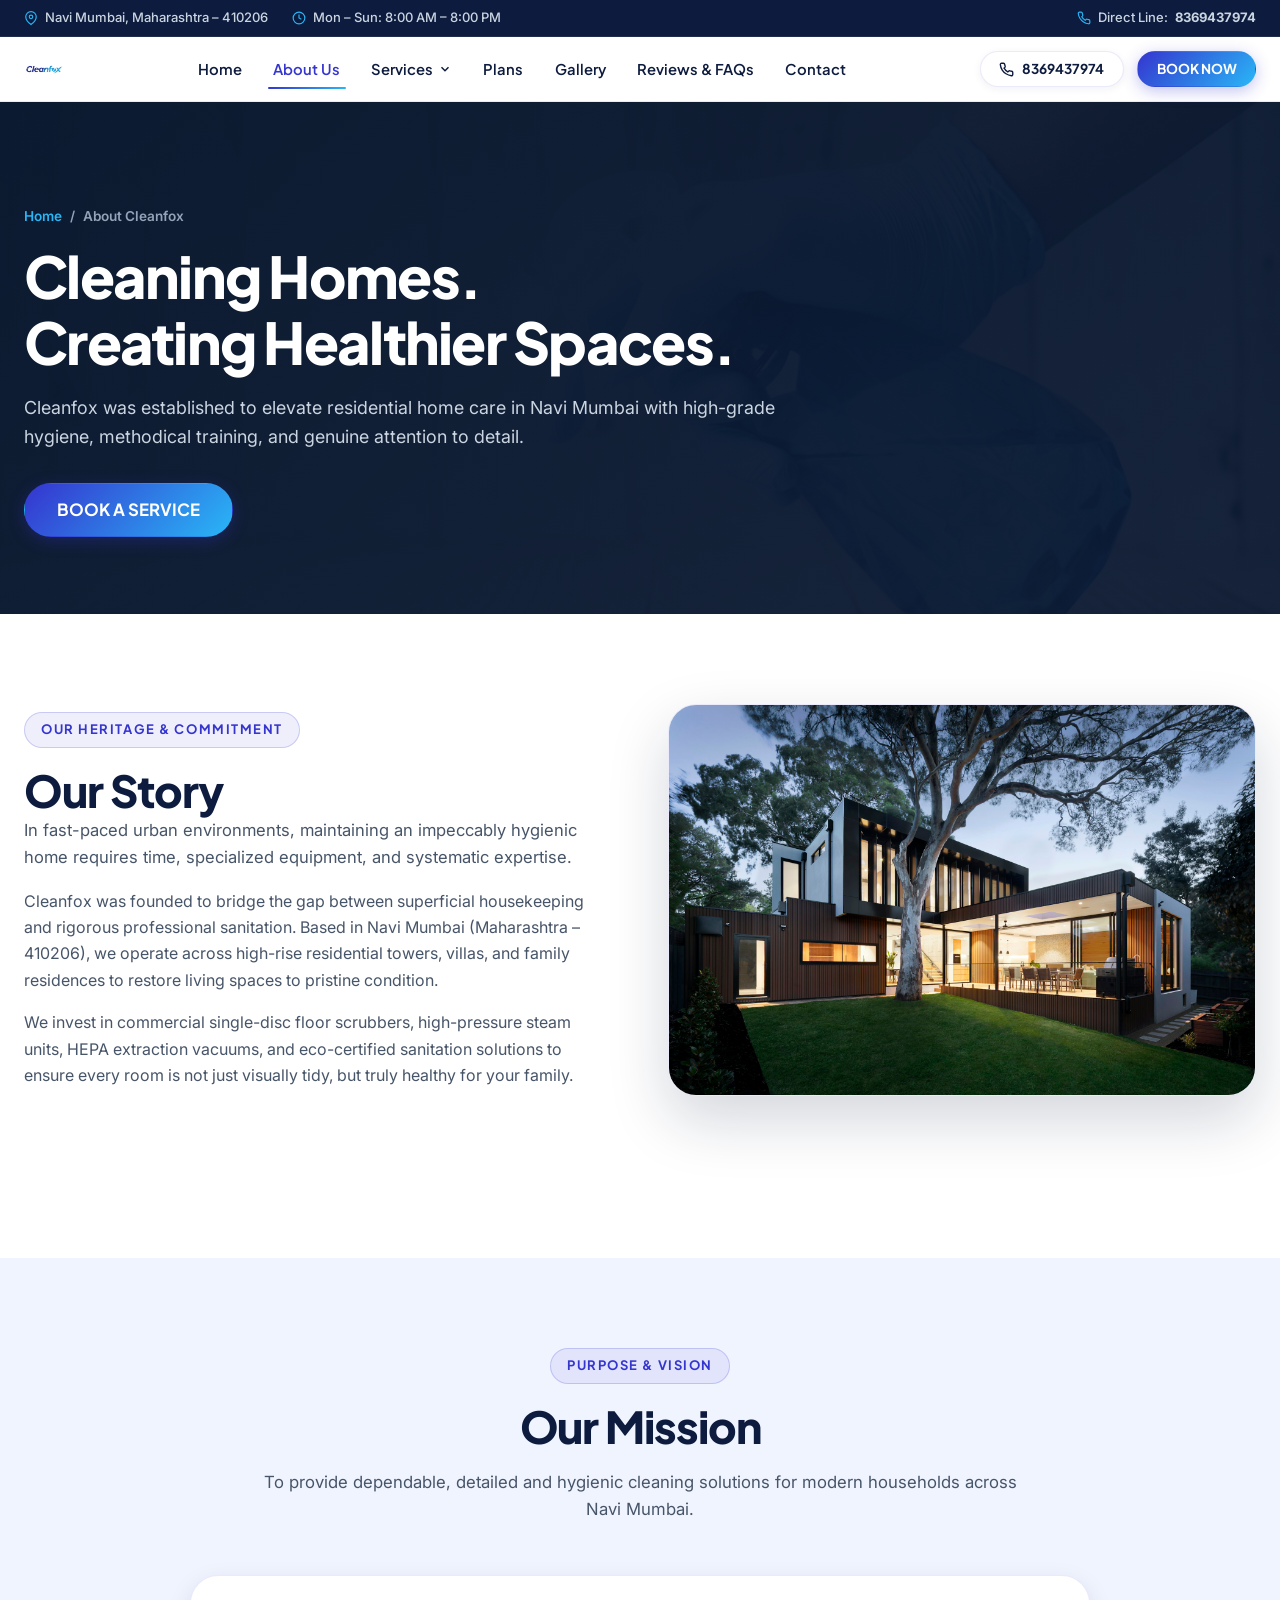
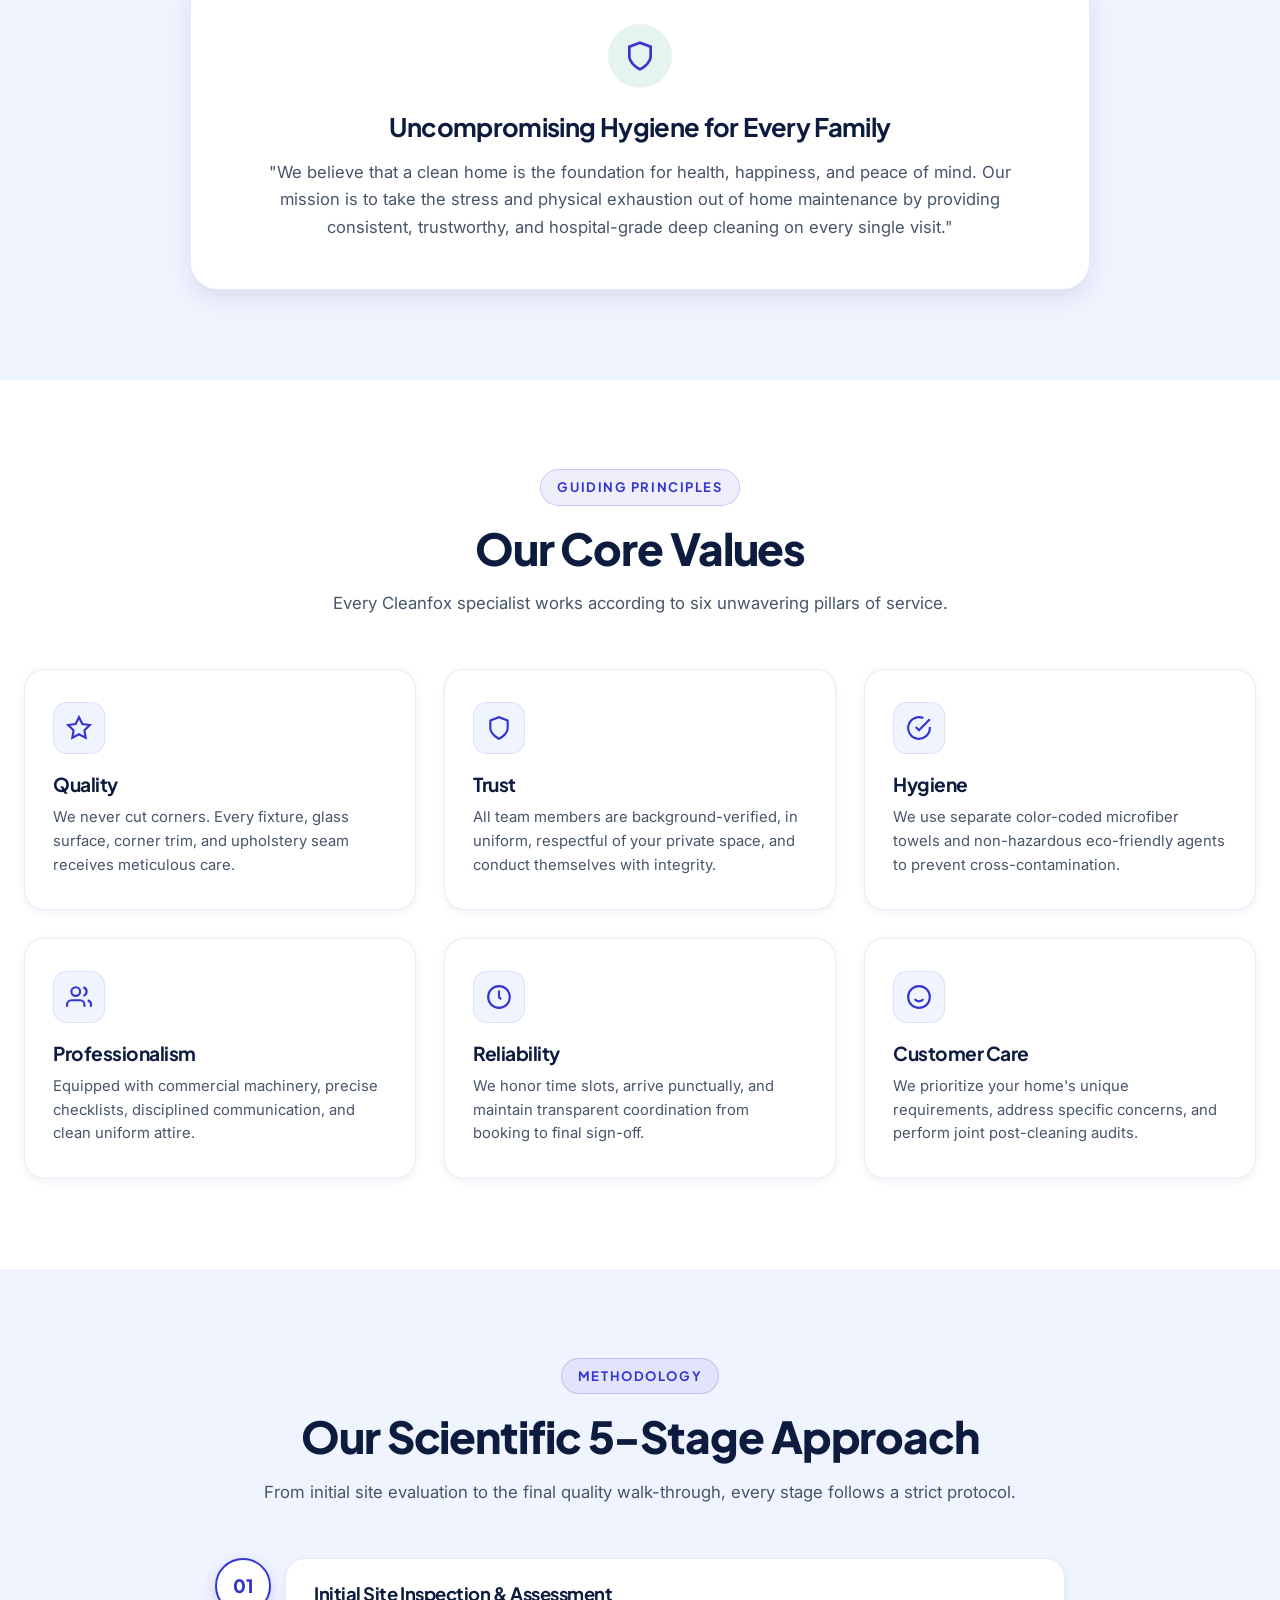
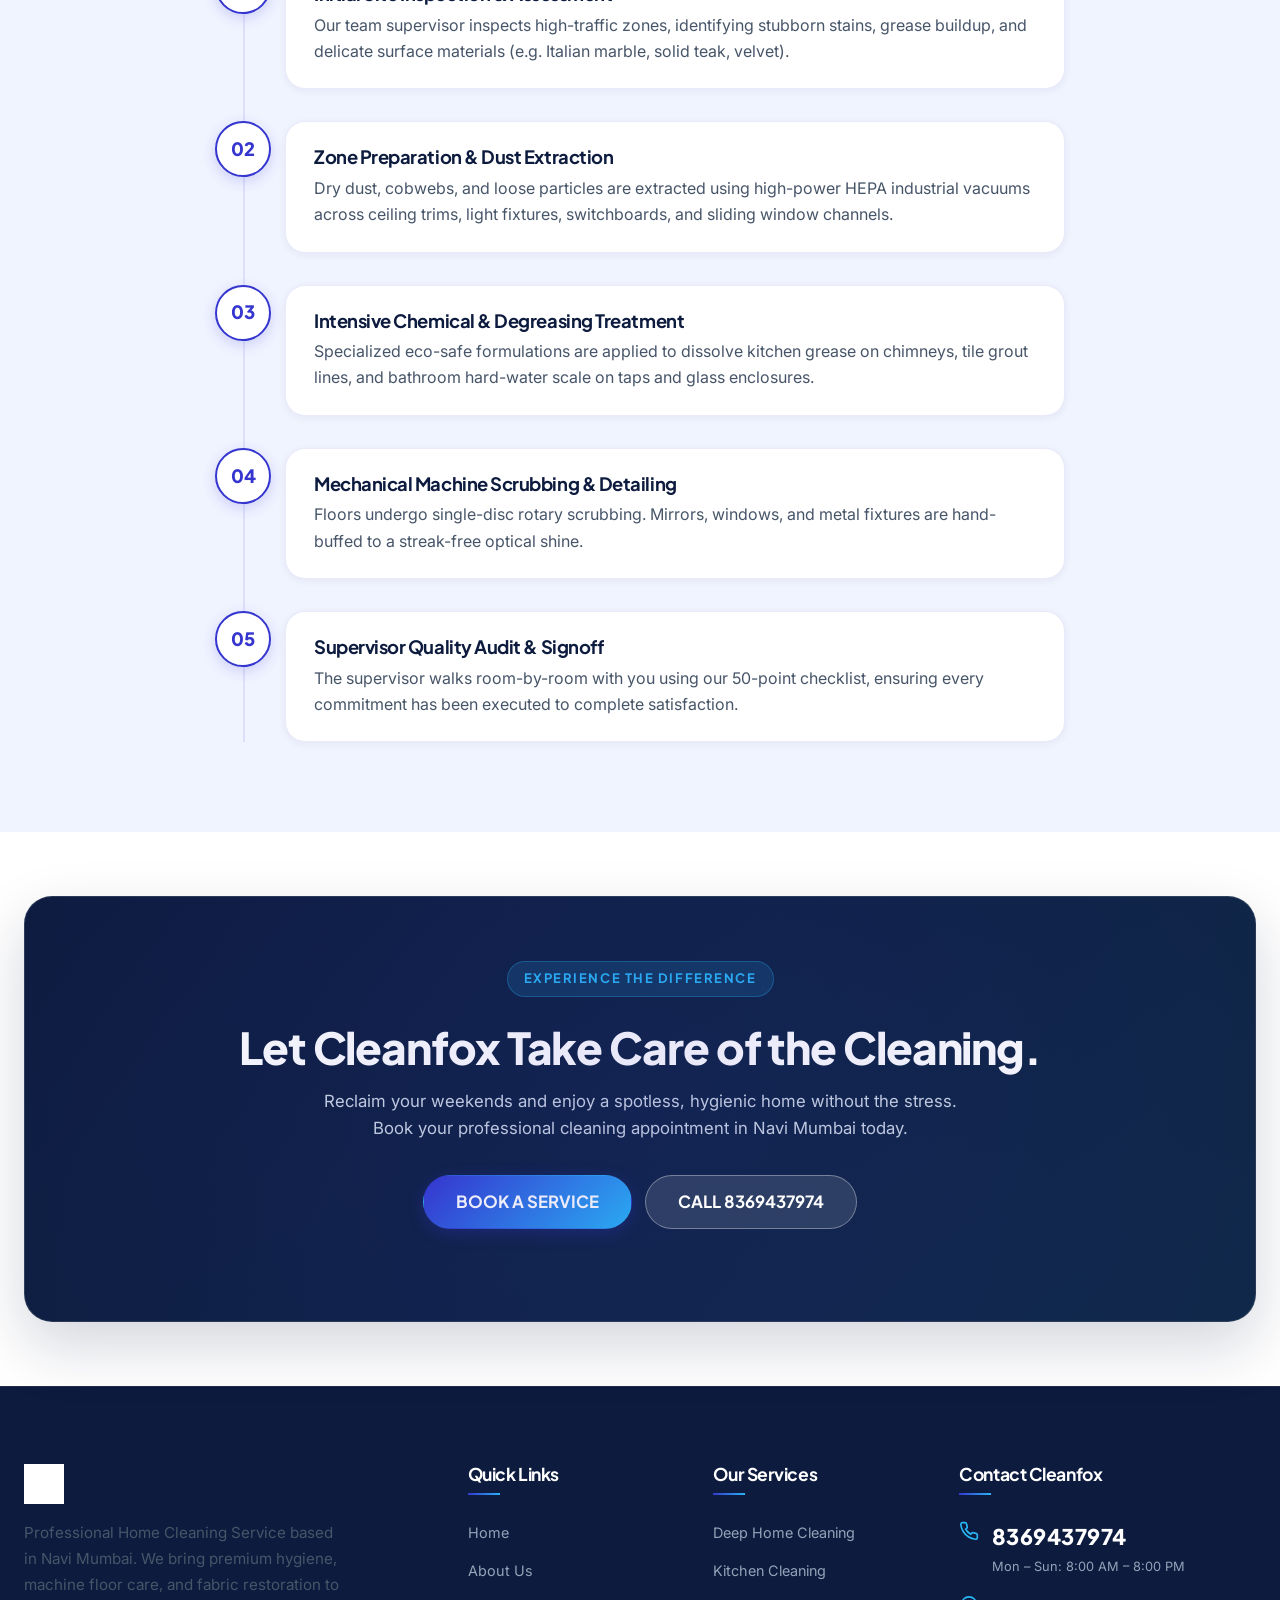
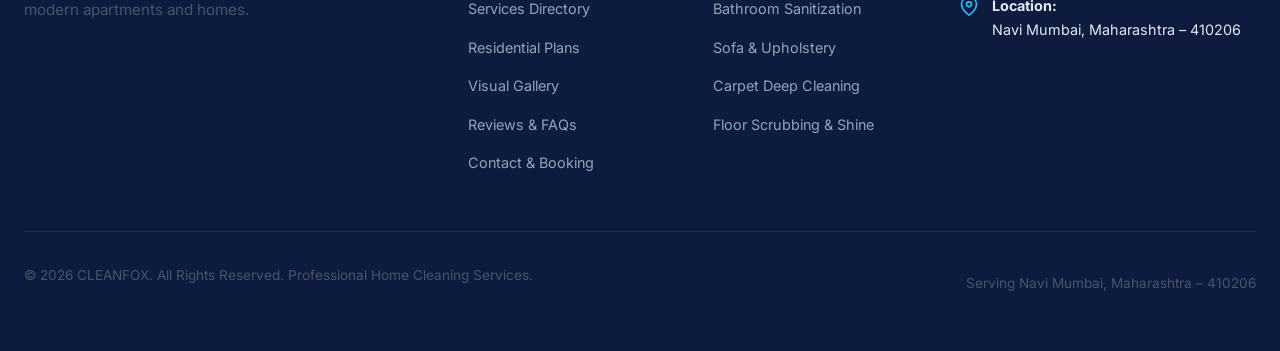
==== commit 6616bcb0: "Add Cleanfox logo image + blue gradient retheme + mobile improvements - Added images/cleanfox-logo.p" ====
--- a/about.html
+++ b/about.html
@@ -67,16 +67,8 @@
   <header class="site-header" id="siteHeader">
     <div class="container header-container">
       <a href="index.html" class="brand-logo" aria-label="CLEANFOX Home">
-        <div class="logo-fox-badge">
-          <svg width="22" height="22" viewBox="0 0 24 24" fill="none" stroke="currentColor" stroke-width="2.5" stroke-linecap="round" stroke-linejoin="round">
-            <path d="M12 2L2 7l10 5 10-5-10-5zM2 17l10 5 10-5M2 12l10 5 10-5"></path>
-          </svg>
-        </div>
-        <div>
-          CLEAN<span class="highlight">FOX</span>
-          <span class="brand-tagline">Premium Home Care</span>
-        </div>
-      </a>
+          <img src="images/cleanfox-logo.png" alt="Cleanfox - Premium Home Cleaning Navi Mumbai" class="brand-logo-img">
+        </a>
 
       <!-- Desktop Nav -->
       <nav aria-label="Primary Navigation">
@@ -133,13 +125,7 @@
     <div class="drawer-content">
       <div class="drawer-header">
         <a href="index.html" class="brand-logo">
-          <div class="logo-fox-badge">
-            <svg width="20" height="20" viewBox="0 0 24 24" fill="none" stroke="currentColor" stroke-width="2.5"><path d="M12 2L2 7l10 5 10-5-10-5zM2 17l10 5 10-5M2 12l10 5 10-5"></path></svg>
-          </div>
-          <div>
-            CLEAN<span class="highlight">FOX</span>
-            <span class="brand-tagline">Premium Home Care</span>
-          </div>
+          <img src="images/cleanfox-logo.png" alt="Cleanfox - Premium Home Cleaning Navi Mumbai" class="brand-logo-img">
         </a>
         <button class="drawer-close" aria-label="Close menu">
           <svg width="22" height="22" viewBox="0 0 24 24" fill="none" stroke="currentColor" stroke-width="2"><line x1="18" y1="6" x2="6" y2="18"></line><line x1="6" y1="6" x2="18" y2="18"></line></svg>
@@ -389,10 +375,7 @@
       <div class="footer-grid">
         <div class="footer-brand">
           <a href="index.html" class="brand-logo" style="color: #FFFFFF;">
-            <div class="logo-fox-badge">
-              <svg width="22" height="22" viewBox="0 0 24 24" fill="none" stroke="currentColor" stroke-width="2.5"><path d="M12 2L2 7l10 5 10-5-10-5zM2 17l10 5 10-5M2 12l10 5 10-5"></path></svg>
-            </div>
-            CLEAN<span class="highlight">FOX</span>
+            <img src="images/cleanfox-logo.png" alt="Cleanfox" class="brand-logo-img" style="filter: brightness(0) invert(1);">
           </a>
           <p class="footer-about">
             Professional Home Cleaning Service based in Navi Mumbai. We bring premium hygiene, machine floor care, and fabric restoration to modern apartments and homes.
--- a/css/main.css
+++ b/css/main.css
@@ -1,41 +1,47 @@
 /* ==========================================================================
    CLEANFOX — MASTER DESIGN SYSTEM & CORE STYLESHEET
-   Aesthetics: ₹50 Lakh Luxury Modern Home Care
-   Palette: Deep Slate / Obsidian Navy (#0A192F, #0F172A), Emerald/Teal (#059669, #0E7490),
-            Vibrant Mint (#10B981), Pristine Snow (#FFFFFF, #F8FAFC)
+   Brand Palette: Deep Indigo (#3535CF) → Sky Blue (#29B6F6) — from Logo Gradient
+   Backgrounds: Deep Navy (#0D1B3E), Snow (#FFFFFF, #F8FAFC)
    ========================================================================== */
 
 @import url('https://fonts.googleapis.com/css2?family=Inter:wght@300;400;500;600;700&family=Plus+Jakarta+Sans:wght@500;600;700;800;900&display=swap');
 
 :root {
-  /* Colors */
-  --primary-navy: #0A192F;
-  --primary-dark: #0F172A;
-  --surface-dark: #1E293B;
-  --brand-teal: #0E7490;
-  --brand-emerald: #059669;
-  --brand-accent: #10B981;
-  --brand-glow: rgba(16, 185, 129, 0.25);
-  --brand-sky: #06B6D4;
-  --text-main: #0F172A;
+  /* Brand Colors — matches Cleanfox logo gradient */
+  --primary-navy: #0D1B3E;
+  --primary-dark: #081022;
+  --surface-dark: #162040;
+  --brand-blue: #3535CF;
+  --brand-sky: #29B6F6;
+  --brand-emerald: #3535CF;   /* alias kept for backward compat */
+  --brand-accent: #29B6F6;    /* alias kept for backward compat */
+  --brand-teal: #1565C0;
+  --brand-glow: rgba(53, 53, 207, 0.22);
+  --brand-gradient: linear-gradient(135deg, #3535CF 0%, #29B6F6 100%);
+  --brand-gradient-hover: linear-gradient(135deg, #29B6F6 0%, #3535CF 100%);
+
+  /* Text */
+  --text-main: #0D1B3E;
   --text-muted: #475569;
   --text-light: #64748B;
   --text-white: #F8FAFC;
+
+  /* Backgrounds */
   --bg-main: #FFFFFF;
-  --bg-subtle: #F8FAFC;
-  --bg-slate: #F1F5F9;
-  --border-subtle: rgba(15, 23, 42, 0.08);
+  --bg-subtle: #F0F4FF;
+  --bg-slate: #E8EEFF;
+  --border-subtle: rgba(53, 53, 207, 0.10);
   --border-glass: rgba(255, 255, 255, 0.15);
   --card-bg: #FFFFFF;
   --glass-bg: rgba(255, 255, 255, 0.92);
-  --glass-dark: rgba(10, 25, 47, 0.88);
+  --glass-dark: rgba(13, 27, 62, 0.88);
 
   /* Shadows */
-  --shadow-sm: 0 2px 8px rgba(15, 23, 42, 0.04);
-  --shadow-md: 0 8px 24px rgba(15, 23, 42, 0.08);
-  --shadow-lg: 0 16px 40px rgba(15, 23, 42, 0.12);
-  --shadow-xl: 0 24px 60px rgba(15, 23, 42, 0.16);
-  --shadow-glow: 0 10px 30px rgba(16, 185, 129, 0.3);
+  --shadow-sm: 0 2px 8px rgba(13, 27, 62, 0.06);
+  --shadow-md: 0 8px 24px rgba(13, 27, 62, 0.10);
+  --shadow-lg: 0 16px 40px rgba(13, 27, 62, 0.14);
+  --shadow-xl: 0 24px 60px rgba(13, 27, 62, 0.18);
+  --shadow-glow: 0 10px 30px rgba(41, 182, 246, 0.30);
 
   /* Radii */
   --radius-sm: 8px;
@@ -173,18 +179,18 @@
   font-weight: 700;
   text-transform: uppercase;
   letter-spacing: 0.12em;
-  color: var(--brand-emerald);
-  background: rgba(5, 150, 105, 0.08);
+  color: var(--brand-blue);
+  background: rgba(53, 53, 207, 0.08);
   padding: 0.4rem 1rem;
   border-radius: var(--radius-full);
   margin-bottom: 1rem;
-  border: 1px solid rgba(5, 150, 105, 0.2);
+  border: 1px solid rgba(53, 53, 207, 0.2);
 }
 
 .section-tag.light {
-  color: var(--brand-accent);
-  background: rgba(16, 185, 129, 0.15);
-  border-color: rgba(16, 185, 129, 0.3);
+  color: var(--brand-sky);
+  background: rgba(41, 182, 246, 0.15);
+  border-color: rgba(41, 182, 246, 0.3);
 }
 
 .section-title {
@@ -285,14 +291,29 @@
   width: 38px;
   height: 38px;
   border-radius: var(--radius-sm);
-  background: linear-gradient(135deg, var(--brand-emerald), var(--brand-teal));
-  color: #FFFFFF;
-  box-shadow: 0 4px 12px rgba(5, 150, 105, 0.35);
+  background: var(--brand-gradient);
+  color: #FFFFFF;
+  box-shadow: 0 4px 12px rgba(53, 53, 207, 0.35);
   flex-shrink: 0;
 }
 
 .brand-logo span.highlight {
-  color: var(--brand-emerald);
+  color: var(--brand-sky);
+}
+
+/* Cleanfox logo image in nav */
+.brand-logo-img {
+  height: 40px;
+  width: auto;
+  display: block;
+  object-fit: contain;
+}
+
+@media (max-width: 640px) {
+  .brand-logo-img { height: 32px; }
+}
+@media (max-width: 480px) {
+  .brand-logo-img { height: 28px; }
 }
 
 .brand-tagline {
@@ -343,13 +364,13 @@
   left: 0;
   width: 0;
   height: 2.5px;
-  background: var(--brand-emerald);
+  background: var(--brand-gradient);
   transition: width var(--transition-normal);
   border-radius: var(--radius-full);
 }
 
 .nav-link:hover, .nav-link.active {
-  color: var(--brand-emerald);
+  color: var(--brand-blue);
 }
 
 .nav-link:hover::after, .nav-link.active::after {
@@ -424,13 +445,13 @@
 .dropdown-link svg {
   width: 16px;
   height: 16px;
-  stroke: var(--brand-emerald);
+  stroke: var(--brand-blue);
   flex-shrink: 0;
 }
 
 .dropdown-link:hover, .dropdown-link.active {
   background: var(--bg-subtle);
-  color: var(--brand-emerald);
+  color: var(--brand-blue);
   transform: translateX(4px);
 }
 
@@ -498,15 +519,15 @@
 }
 
 .btn-primary {
-  background: linear-gradient(135deg, var(--brand-emerald) 0%, #047857 100%);
-  color: #FFFFFF;
-  box-shadow: 0 4px 16px rgba(5, 150, 105, 0.35);
+  background: var(--brand-gradient);
+  color: #FFFFFF;
+  box-shadow: 0 4px 16px rgba(53, 53, 207, 0.30);
 }
 
 .btn-primary:hover {
   transform: translateY(-2px);
-  box-shadow: 0 8px 24px rgba(5, 150, 105, 0.45);
-  background: linear-gradient(135deg, #10B981 0%, var(--brand-emerald) 100%);
+  box-shadow: 0 8px 24px rgba(41, 182, 246, 0.40);
+  background: var(--brand-gradient-hover);
   color: #FFFFFF;
 }
 
@@ -518,8 +539,8 @@
 }
 
 .btn-secondary:hover {
-  border-color: var(--brand-emerald);
-  color: var(--brand-emerald);
+  border-color: var(--brand-blue);
+  color: var(--brand-blue);
   transform: translateY(-2px);
   box-shadow: var(--shadow-md);
 }
@@ -660,7 +681,7 @@
 
 .drawer-nav a.active, .drawer-nav a:hover {
   background: var(--bg-subtle);
-  color: var(--brand-emerald);
+  color: var(--brand-blue);
 }
 
 .drawer-nav-divider {
@@ -748,7 +769,7 @@
 }
 
 .bottom-btn-book {
-  background: linear-gradient(135deg, var(--brand-emerald), #047857);
+  background: var(--brand-gradient);
   color: #FFFFFF;
 }
 
@@ -818,7 +839,7 @@
   left: 0;
   width: 32px;
   height: 2px;
-  background: var(--brand-accent);
+  background: var(--brand-gradient);
 }
 
 .footer-links {
@@ -836,7 +857,7 @@
 }
 
 .footer-links a:hover {
-  color: var(--brand-accent);
+  color: var(--brand-sky);
   transform: translateX(4px);
 }
 
@@ -858,7 +879,7 @@
 .footer-contact-item svg {
   width: 20px;
   height: 20px;
-  stroke: var(--brand-accent);
+  stroke: var(--brand-sky);
   flex-shrink: 0;
   margin-top: 2px;
 }
@@ -873,7 +894,7 @@
 }
 
 .footer-phone-big:hover {
-  color: var(--brand-accent);
+  color: var(--brand-sky);
 }
 
 .footer-bottom {
@@ -912,7 +933,7 @@
   gap: 0.75rem;
   font-size: 0.9rem;
   font-weight: 600;
-  border-left: 4px solid var(--brand-accent);
+  border-left: 4px solid var(--brand-sky);
   pointer-events: auto;
   transform: translateY(100px);
   opacity: 0;
@@ -925,8 +946,14 @@
 }
 
 /* ==========================================================================
-   RESPONSIVE BREAKPOINTS
+   RESPONSIVE BREAKPOINTS & MOBILE OPTIMIZATIONS
    ========================================================================== */
+
+/* Prevent horizontal scroll on all screens */
+html, body {
+  overflow-x: hidden;
+  max-width: 100vw;
+}
 
 @media (max-width: 1180px) {
   .header-top-bar {
@@ -937,12 +964,14 @@
   }
   .mobile-toggle {
     display: flex;
+    min-width: 44px;
+    min-height: 44px;
   }
   .mobile-bottom-bar {
     display: block;
   }
   body {
-    padding-bottom: calc(65px + env(safe-area-inset-bottom, 0px));
+    padding-bottom: calc(72px + env(safe-area-inset-bottom, 0px));
   }
 }
 
@@ -953,6 +982,39 @@
   }
 }
 
+@media (max-width: 768px) {
+  .section-spacing {
+    padding-top: clamp(2.75rem, 6vw, 4.5rem);
+    padding-bottom: clamp(2.75rem, 6vw, 4.5rem);
+  }
+  .section-spacing-sm {
+    padding-top: clamp(2rem, 4vw, 3rem);
+    padding-bottom: clamp(2rem, 4vw, 3rem);
+  }
+  .section-header {
+    margin-bottom: 2rem;
+  }
+  /* Stack hero CTA buttons on mobile */
+  .hero-cta-group {
+    flex-direction: column;
+    align-items: flex-start;
+    gap: 0.75rem;
+  }
+  .hero-cta-group .btn {
+    width: 100%;
+    justify-content: center;
+  }
+  /* Stack CTA button rows */
+  .cta-buttons-row {
+    flex-direction: column;
+    gap: 0.75rem;
+  }
+  .cta-buttons-row .btn {
+    width: 100%;
+    justify-content: center;
+  }
+}
+
 @media (max-width: 640px) {
   .footer-grid {
     grid-template-columns: 1fr;
@@ -964,14 +1026,59 @@
     text-align: center;
   }
   .header-container {
-    padding-top: 0.6rem;
-    padding-bottom: 0.6rem;
-  }
-  .brand-logo {
-    font-size: 1.35rem;
-  }
-  .brand-logo .logo-fox-badge {
-    width: 32px;
-    height: 32px;
-  }
-}
+    padding-top: 0.55rem;
+    padding-bottom: 0.55rem;
+    gap: 0.75rem;
+  }
+  .nav-actions {
+    gap: 0.5rem;
+  }
+  .nav-actions .btn-sm {
+    padding: 0.45rem 0.85rem;
+    font-size: 0.8rem;
+  }
+  /* Bottom action bar */
+  .bottom-bar-grid {
+    grid-template-columns: 1fr 1fr 1.2fr;
+    gap: 0.4rem;
+  }
+  .bottom-bar-btn {
+    min-height: 52px;
+    font-size: 0.72rem;
+  }
+}
+
+@media (max-width: 480px) {
+  .container {
+    padding-left: 1rem;
+    padding-right: 1rem;
+  }
+  .drawer-content {
+    width: 90%;
+    padding: 1.25rem 1rem;
+  }
+  .drawer-nav a {
+    font-size: 0.95rem;
+    padding: 0.65rem 0.75rem;
+  }
+  .bottom-bar-btn {
+    font-size: 0.7rem;
+    padding: 0.45rem 0.2rem;
+  }
+  .bottom-bar-btn svg {
+    width: 17px;
+    height: 17px;
+  }
+}
+
+@media (max-width: 360px) {
+  .brand-logo-img {
+    height: 26px;
+  }
+  .nav-actions .btn-sm {
+    padding: 0.4rem 0.65rem;
+    font-size: 0.75rem;
+  }
+}
+
+
--- a/css/components.css
+++ b/css/components.css
@@ -90,8 +90,8 @@
   display: inline-flex;
   align-items: center;
   gap: 0.5rem;
-  background: rgba(16, 185, 129, 0.15);
-  border: 1px solid rgba(16, 185, 129, 0.4);
+  background: rgba(53, 53, 207, 0.12);
+  border: 1px solid rgba(53, 53, 207, 0.35);
   color: var(--brand-accent);
   padding: 0.4rem 1.1rem;
   border-radius: var(--radius-full);
@@ -302,13 +302,13 @@
   width: 50px;
   height: 50px;
   border-radius: var(--radius-md);
-  background: linear-gradient(135deg, rgba(5, 150, 105, 0.1), rgba(14, 116, 144, 0.1));
+  background: linear-gradient(135deg, rgba(53, 53, 207, 0.08), rgba(41, 182, 246, 0.08));
   display: flex;
   align-items: center;
   justify-content: center;
   color: var(--brand-emerald);
   flex-shrink: 0;
-  border: 1px solid rgba(5, 150, 105, 0.2);
+  border: 1px solid rgba(53, 53, 207, 0.15);
 }
 
 .trust-icon-box svg {
@@ -339,11 +339,11 @@
 @media (max-width: 640px) {
   .trust-grid {
     grid-template-columns: 1fr;
-    gap: 1.25rem;
+    gap: 1rem;
   }
   .trust-strip {
-    margin-top: 1.5rem;
-    padding: 1.25rem;
+    margin-top: 1.25rem;
+    padding: 1.15rem;
   }
 }
 
@@ -352,13 +352,13 @@
   position: relative;
   width: 100%;
   max-width: 900px;
-  height: 480px;
+  height: clamp(250px, 56vw, 480px);
   border-radius: var(--radius-xl);
   overflow: hidden;
   box-shadow: var(--shadow-xl);
   border: 2px solid var(--border-subtle);
   user-select: none;
-  touch-action: none;
+  touch-action: pan-y;
   margin: 0 auto;
 }
 
@@ -406,6 +406,7 @@
   cursor: ew-resize;
   transform: translateX(-50%);
   box-shadow: 0 0 16px rgba(0, 0, 0, 0.4);
+  touch-action: none;
 }
 
 .ba-handle-button {
@@ -421,7 +422,7 @@
   display: flex;
   align-items: center;
   justify-content: center;
-  box-shadow: 0 4px 15px rgba(5, 150, 105, 0.5);
+  box-shadow: 0 4px 15px rgba(53, 53, 207, 0.40);
   border: 3px solid #FFFFFF;
 }
 
@@ -453,29 +454,37 @@
 
 .ba-badge-after {
   left: 1.25rem;
-  background: rgba(5, 150, 105, 0.9);
+  background: rgba(53, 53, 207, 0.90);
   color: #FFFFFF;
   border: 1px solid rgba(255, 255, 255, 0.3);
 }
 
 @media (max-width: 640px) {
   .before-after-wrapper {
-    height: 300px;
+    height: clamp(220px, 60vw, 320px);
     border-radius: var(--radius-lg);
   }
+  .ba-handle-button {
+    width: 36px;
+    height: 36px;
+  }
+  .ba-handle-button svg {
+    width: 15px;
+    height: 15px;
+  }
   .ba-badge {
-    top: 0.75rem;
-    padding: 0.25rem 0.6rem;
+    top: 0.65rem;
+    padding: 0.25rem 0.55rem;
     font-size: 0.65rem;
   }
-  .ba-badge-before { right: 0.75rem; }
-  .ba-badge-after { left: 0.75rem; }
+  .ba-badge-before { right: 0.65rem; }
+  .ba-badge-after { left: 0.65rem; }
 }
 
 /* 4. PREMIUM SERVICE CARDS */
 .services-grid {
   display: grid;
-  grid-template-columns: repeat(auto-fill, minmax(320px, 1fr));
+  grid-template-columns: repeat(auto-fill, minmax(280px, 1fr));
   gap: 2rem;
 }
 
@@ -494,7 +503,7 @@
 .service-card:hover {
   transform: translateY(-6px);
   box-shadow: var(--shadow-xl);
-  border-color: rgba(5, 150, 105, 0.3);
+  border-color: rgba(53, 53, 207, 0.25);
 }
 
 .service-card-img-wrap {
@@ -615,7 +624,7 @@
   left: 0;
   width: 100%;
   height: 3px;
-  background: linear-gradient(90deg, var(--brand-emerald), var(--brand-sky));
+  background: var(--brand-gradient);
   opacity: 0;
   transition: opacity var(--transition-fast);
 }
@@ -623,7 +632,7 @@
 .pillar-card:hover {
   transform: translateY(-5px);
   box-shadow: var(--shadow-lg);
-  border-color: rgba(5, 150, 105, 0.25);
+  border-color: rgba(53, 53, 207, 0.20);
 }
 
 .pillar-card:hover::before {
@@ -696,7 +705,7 @@
   height: 44px;
   margin: 0 auto 1.15rem;
   border-radius: 50%;
-  background: linear-gradient(135deg, var(--brand-emerald), var(--brand-teal));
+  background: var(--brand-gradient);
   color: #FFFFFF;
   font-family: var(--font-heading);
   font-weight: 800;
@@ -704,7 +713,7 @@
   display: flex;
   align-items: center;
   justify-content: center;
-  box-shadow: 0 4px 14px rgba(5, 150, 105, 0.35);
+  box-shadow: 0 4px 14px rgba(53, 53, 207, 0.30);
 }
 
 .workflow-title {
@@ -752,7 +761,7 @@
 .review-card:hover {
   transform: translateY(-4px);
   box-shadow: var(--shadow-lg);
-  border-color: rgba(5, 150, 105, 0.2);
+  border-color: rgba(53, 53, 207, 0.15);
 }
 
 .review-header {
@@ -851,7 +860,7 @@
   left: -50%;
   width: 200%;
   height: 200%;
-  background: radial-gradient(circle at center, rgba(16, 185, 129, 0.15) 0%, transparent 60%);
+  background: radial-gradient(circle at center, rgba(53, 53, 207, 0.12) 0%, transparent 60%);
   pointer-events: none;
 }
 
--- a/css/pages.css
+++ b/css/pages.css
@@ -1,6 +1,7 @@
 /* ==========================================================================
    CLEANFOX — PAGES STYLESHEET
    Page-specific bespoke layouts, Lightbox, FAQs, Plans Matrix, Booking Form
+   (Fully Mobile Optimized)
    ========================================================================== */
 
 /* 1. INNER PAGE HERO BANNERS */
@@ -8,7 +9,7 @@
   position: relative;
   background: var(--primary-navy);
   color: #FFFFFF;
-  padding: clamp(5rem, 9vw, 8rem) 0 clamp(4rem, 7vw, 6rem);
+  padding: clamp(4.5rem, 8vw, 7.5rem) 0 clamp(3.5rem, 6vw, 5.5rem);
   overflow: hidden;
 }
 
@@ -29,7 +30,7 @@
   left: 0;
   width: 100%;
   height: 100%;
-  background: linear-gradient(135deg, rgba(10, 25, 47, 0.95) 0%, rgba(10, 25, 47, 0.7) 100%);
+  background: linear-gradient(135deg, rgba(10, 25, 47, 0.96) 0%, rgba(10, 25, 47, 0.75) 100%);
 }
 
 .page-hero-content {
@@ -40,17 +41,17 @@
 
 .page-hero-title {
   color: #FFFFFF;
-  font-size: clamp(2.4rem, 4.5vw, 3.8rem);
+  font-size: clamp(2.1rem, 4.5vw, 3.6rem);
   font-weight: 900;
   line-height: 1.15;
-  margin-bottom: 1.25rem;
+  margin-bottom: 1.15rem;
   letter-spacing: -0.03em;
 }
 
 .page-hero-desc {
-  font-size: clamp(1.1rem, 1.4vw, 1.25rem);
+  font-size: clamp(1.05rem, 1.4vw, 1.25rem);
   color: #CBD5E1;
-  line-height: 1.65;
+  line-height: 1.6;
   margin-bottom: 2rem;
 }
 
@@ -61,7 +62,7 @@
   font-size: 0.85rem;
   font-weight: 600;
   color: #94A3B8;
-  margin-bottom: 1.25rem;
+  margin-bottom: 1rem;
 }
 
 .breadcrumb-nav a {
@@ -72,26 +73,40 @@
   text-decoration: underline;
 }
 
+@media (max-width: 768px) {
+  .page-hero {
+    padding: 3rem 0 2.5rem;
+  }
+  .page-hero-title {
+    font-size: clamp(1.85rem, 6vw, 2.5rem);
+  }
+  .page-hero-desc {
+    font-size: 0.975rem;
+    margin-bottom: 1.5rem;
+  }
+}
+
 /* 2. GALLERY & LIGHTBOX */
 .gallery-filters {
   display: flex;
   flex-wrap: wrap;
   justify-content: center;
-  gap: 0.75rem;
-  margin-bottom: 3rem;
+  gap: 0.65rem;
+  margin-bottom: 2.5rem;
 }
 
 .filter-btn {
   background: #FFFFFF;
   border: 1px solid var(--border-subtle);
   color: var(--text-main);
-  padding: 0.6rem 1.4rem;
+  padding: 0.55rem 1.25rem;
   border-radius: var(--radius-full);
   font-family: var(--font-heading);
   font-weight: 700;
-  font-size: 0.9rem;
+  font-size: 0.875rem;
   cursor: pointer;
   transition: all var(--transition-fast);
+  white-space: nowrap;
 }
 
 .filter-btn:hover, .filter-btn.active {
@@ -111,7 +126,7 @@
   position: relative;
   border-radius: var(--radius-lg);
   overflow: hidden;
-  height: 280px;
+  height: 270px;
   cursor: pointer;
   box-shadow: var(--shadow-sm);
   border: 1px solid var(--border-subtle);
@@ -135,7 +150,7 @@
   display: flex;
   flex-direction: column;
   justify-content: flex-end;
-  padding: 1.5rem;
+  padding: 1.25rem;
   opacity: 0;
   transition: opacity var(--transition-normal);
 }
@@ -146,7 +161,7 @@
 }
 
 .gallery-item:hover img {
-  transform: scale(1.08);
+  transform: scale(1.06);
 }
 
 .gallery-item:hover .gallery-item-overlay {
@@ -155,17 +170,50 @@
 
 .gallery-item-title {
   color: #FFFFFF;
-  font-size: 1.1rem;
+  font-size: 1.05rem;
   font-weight: 700;
-  margin-bottom: 0.25rem;
+  margin-bottom: 0.2rem;
 }
 
 .gallery-item-cat {
   color: var(--brand-accent);
-  font-size: 0.8rem;
+  font-size: 0.775rem;
   font-weight: 600;
   text-transform: uppercase;
   letter-spacing: 0.05em;
+}
+
+@media (max-width: 768px) {
+  .gallery-filters {
+    display: flex;
+    flex-wrap: nowrap;
+    overflow-x: auto;
+    justify-content: flex-start;
+    padding-bottom: 0.75rem;
+    -webkit-overflow-scrolling: touch;
+    gap: 0.5rem;
+    margin-bottom: 1.5rem;
+    scrollbar-width: none;
+  }
+  .gallery-filters::-webkit-scrollbar {
+    display: none;
+  }
+  .filter-btn {
+    flex-shrink: 0;
+    padding: 0.45rem 1rem;
+    font-size: 0.8rem;
+  }
+  .gallery-grid {
+    grid-template-columns: 1fr;
+    gap: 1.25rem;
+  }
+  .gallery-item {
+    height: 230px;
+  }
+  .gallery-item-overlay {
+    opacity: 1;
+    background: linear-gradient(180deg, transparent 40%, rgba(10, 25, 47, 0.85) 100%);
+  }
 }
 
 /* Lightbox Modal */
@@ -175,7 +223,7 @@
   left: 0;
   width: 100%;
   height: 100%;
-  background: rgba(10, 25, 47, 0.94);
+  background: rgba(10, 25, 47, 0.95);
   backdrop-filter: blur(16px);
   z-index: 3000;
   display: flex;
@@ -184,7 +232,7 @@
   opacity: 0;
   visibility: hidden;
   transition: all var(--transition-normal);
-  padding: 2rem;
+  padding: 1.5rem;
 }
 
 .lightbox-modal.active {
@@ -199,6 +247,7 @@
   display: flex;
   flex-direction: column;
   align-items: center;
+  width: 100%;
 }
 
 .lightbox-content img {
@@ -213,20 +262,24 @@
   color: #FFFFFF;
   margin-top: 1rem;
   font-family: var(--font-heading);
-  font-size: 1.1rem;
+  font-size: 1.05rem;
   font-weight: 700;
   text-align: center;
 }
 
 .lightbox-close {
   position: absolute;
-  top: -40px;
+  top: -44px;
   right: 0;
-  background: none;
+  background: rgba(255, 255, 255, 0.15);
   border: none;
   color: #FFFFFF;
   cursor: pointer;
   padding: 0.5rem;
+  border-radius: 50%;
+  display: flex;
+  align-items: center;
+  justify-content: center;
 }
 
 .lightbox-nav {
@@ -236,8 +289,8 @@
   background: rgba(255, 255, 255, 0.15);
   border: 1px solid rgba(255, 255, 255, 0.2);
   color: #FFFFFF;
-  width: 50px;
-  height: 50px;
+  width: 44px;
+  height: 44px;
   border-radius: 50%;
   display: flex;
   align-items: center;
@@ -250,8 +303,8 @@
   background: var(--brand-emerald);
 }
 
-.lightbox-prev { left: -70px; }
-.lightbox-next { right: -70px; }
+.lightbox-prev { left: -60px; }
+.lightbox-next { right: -60px; }
 
 @media (max-width: 1100px) {
   .lightbox-prev { left: 10px; }
@@ -263,14 +316,14 @@
   display: grid;
   grid-template-columns: repeat(3, 1fr);
   gap: 2rem;
-  margin-bottom: 4rem;
+  margin-bottom: 3.5rem;
 }
 
 .plan-card {
   background: #FFFFFF;
   border-radius: var(--radius-xl);
   border: 1px solid var(--border-subtle);
-  padding: 2.5rem 2rem;
+  padding: 2.25rem 1.75rem;
   display: flex;
   flex-direction: column;
   box-shadow: var(--shadow-sm);
@@ -280,7 +333,7 @@
 
 .plan-card.featured {
   border-color: var(--brand-emerald);
-  box-shadow: 0 16px 40px rgba(5, 150, 105, 0.15);
+  box-shadow: 0 16px 40px rgba(53, 53, 207, 0.15);
   transform: scale(1.03);
 }
 
@@ -289,7 +342,7 @@
   top: -14px;
   left: 50%;
   transform: translateX(-50%);
-  background: linear-gradient(135deg, var(--brand-emerald), #047857);
+  background: linear-gradient(135deg, var(--brand-emerald), #1565C0);
   color: #FFFFFF;
   font-family: var(--font-heading);
   font-size: 0.75rem;
@@ -298,37 +351,37 @@
   letter-spacing: 0.1em;
   padding: 0.35rem 1.25rem;
   border-radius: var(--radius-full);
-  box-shadow: 0 4px 12px rgba(5, 150, 105, 0.4);
+  box-shadow: 0 4px 12px rgba(53, 53, 207, 0.35);
 }
 
 .plan-header {
   text-align: center;
-  padding-bottom: 1.75rem;
+  padding-bottom: 1.5rem;
   border-bottom: 1px solid var(--border-subtle);
-  margin-bottom: 1.75rem;
+  margin-bottom: 1.5rem;
 }
 
 .plan-name {
-  font-size: 1.4rem;
+  font-size: 1.35rem;
   font-weight: 900;
   color: var(--primary-navy);
-  margin-bottom: 0.4rem;
+  margin-bottom: 0.35rem;
 }
 
 .plan-tagline {
-  font-size: 0.9rem;
+  font-size: 0.875rem;
   color: var(--text-muted);
 }
 
 .plan-quote-badge {
-  margin-top: 1.25rem;
+  margin-top: 1.15rem;
   display: inline-block;
   font-family: var(--font-heading);
-  font-size: 1.15rem;
+  font-size: 1.1rem;
   font-weight: 800;
   color: var(--brand-emerald);
-  background: rgba(5, 150, 105, 0.08);
-  padding: 0.5rem 1.25rem;
+  background: rgba(53, 53, 207, 0.08);
+  padding: 0.45rem 1.15rem;
   border-radius: var(--radius-full);
 }
 
@@ -336,23 +389,23 @@
   list-style: none;
   display: flex;
   flex-direction: column;
-  gap: 0.85rem;
-  margin-bottom: 2rem;
+  gap: 0.75rem;
+  margin-bottom: 1.75rem;
   flex-grow: 1;
 }
 
 .plan-features-list li {
   display: flex;
   align-items: flex-start;
-  gap: 0.65rem;
-  font-size: 0.925rem;
+  gap: 0.6rem;
+  font-size: 0.9rem;
   color: var(--text-main);
   line-height: 1.5;
 }
 
 .plan-features-list svg {
-  width: 18px;
-  height: 18px;
+  width: 17px;
+  height: 17px;
   stroke: var(--brand-emerald);
   flex-shrink: 0;
   margin-top: 2px;
@@ -365,23 +418,25 @@
   border: 1px solid var(--border-subtle);
   box-shadow: var(--shadow-md);
   overflow-x: auto;
-  padding: 2rem;
+  -webkit-overflow-scrolling: touch;
+  padding: 1.75rem;
 }
 
 .comparison-table {
   width: 100%;
+  min-width: 600px;
   border-collapse: collapse;
   text-align: left;
 }
 
 .comparison-table th, .comparison-table td {
-  padding: 1.25rem 1.5rem;
+  padding: 1.1rem 1.25rem;
   border-bottom: 1px solid var(--border-subtle);
 }
 
 .comparison-table th {
   font-family: var(--font-heading);
-  font-size: 1.05rem;
+  font-size: 1rem;
   font-weight: 800;
   color: var(--primary-navy);
   background: var(--bg-subtle);
@@ -393,26 +448,38 @@
 }
 
 .check-icon {
-  width: 20px;
-  height: 20px;
+  width: 18px;
+  height: 18px;
   stroke: var(--brand-emerald);
 }
 
 .cross-icon {
-  width: 20px;
-  height: 20px;
+  width: 18px;
+  height: 18px;
   stroke: #CBD5E1;
 }
 
 @media (max-width: 992px) {
   .plans-grid {
     grid-template-columns: 1fr;
-    max-width: 500px;
+    max-width: 480px;
     margin-left: auto;
     margin-right: auto;
+    gap: 1.75rem;
   }
   .plan-card.featured {
     transform: none;
+  }
+}
+
+@media (max-width: 640px) {
+  .comparison-table-wrapper {
+    padding: 1.25rem 0.85rem;
+    border-radius: var(--radius-lg);
+  }
+  .comparison-table th, .comparison-table td {
+    padding: 0.75rem 0.85rem;
+    font-size: 0.825rem;
   }
 }
 
@@ -422,7 +489,7 @@
   grid-template-columns: 1fr 1fr;
   gap: 3.5rem;
   align-items: center;
-  margin-bottom: 5rem;
+  margin-bottom: 4.5rem;
 }
 
 .split-showcase-row.reverse {
@@ -434,15 +501,15 @@
 }
 
 .split-content h3 {
-  font-size: 2rem;
-  margin-bottom: 1rem;
+  font-size: 1.85rem;
+  margin-bottom: 0.85rem;
 }
 
 .process-steps-mini {
   display: flex;
   flex-wrap: wrap;
   gap: 0.5rem;
-  margin: 1.5rem 0;
+  margin: 1.25rem 0;
 }
 
 .process-step-pill {
@@ -451,30 +518,37 @@
   gap: 0.4rem;
   background: var(--bg-subtle);
   border: 1px solid var(--border-subtle);
-  padding: 0.4rem 0.85rem;
+  padding: 0.35rem 0.75rem;
   border-radius: var(--radius-full);
-  font-size: 0.8rem;
+  font-size: 0.775rem;
   font-weight: 700;
   font-family: var(--font-heading);
   color: var(--primary-navy);
 }
 
 .process-step-pill span.num {
-  width: 20px;
-  height: 20px;
+  width: 18px;
+  height: 18px;
   background: var(--brand-emerald);
   color: #FFFFFF;
   border-radius: 50%;
   display: flex;
   align-items: center;
   justify-content: center;
-  font-size: 0.7rem;
+  font-size: 0.65rem;
 }
 
 @media (max-width: 860px) {
   .split-showcase-row {
     grid-template-columns: 1fr;
     gap: 2rem;
+    margin-bottom: 3.5rem;
+  }
+  .split-showcase-row.reverse {
+    direction: ltr;
+  }
+  .split-content h3 {
+    font-size: 1.5rem;
   }
 }
 
@@ -498,7 +572,7 @@
 .timeline-item {
   position: relative;
   padding-left: 70px;
-  margin-bottom: 2.5rem;
+  margin-bottom: 2rem;
 }
 
 .timeline-item:last-child {
@@ -517,11 +591,11 @@
   color: var(--brand-emerald);
   font-family: var(--font-heading);
   font-weight: 800;
-  font-size: 1.2rem;
+  font-size: 1.15rem;
   display: flex;
   align-items: center;
   justify-content: center;
-  box-shadow: 0 4px 14px rgba(5, 150, 105, 0.2);
+  box-shadow: 0 4px 14px rgba(53, 53, 207, 0.20);
   z-index: 2;
 }
 
@@ -529,14 +603,35 @@
   background: #FFFFFF;
   border: 1px solid var(--border-subtle);
   border-radius: var(--radius-lg);
-  padding: 1.75rem 2rem;
+  padding: 1.5rem 1.75rem;
   box-shadow: var(--shadow-sm);
 }
 
 .timeline-body h4 {
-  font-size: 1.25rem;
-  margin-bottom: 0.5rem;
+  font-size: 1.15rem;
+  margin-bottom: 0.4rem;
   color: var(--primary-navy);
+}
+
+@media (max-width: 640px) {
+  .timeline-track::before {
+    left: 20px;
+  }
+  .timeline-item {
+    padding-left: 52px;
+    margin-bottom: 1.5rem;
+  }
+  .timeline-num {
+    width: 40px;
+    height: 40px;
+    font-size: 0.95rem;
+  }
+  .timeline-body {
+    padding: 1.15rem 1.15rem;
+  }
+  .timeline-body h4 {
+    font-size: 1.05rem;
+  }
 }
 
 /* 6. FAQ ACCORDION */
@@ -545,7 +640,7 @@
   margin: 0 auto;
   display: flex;
   flex-direction: column;
-  gap: 1rem;
+  gap: 0.85rem;
 }
 
 .faq-item {
@@ -558,12 +653,12 @@
 }
 
 .faq-item.active {
-  border-color: rgba(5, 150, 105, 0.35);
+  border-color: rgba(53, 53, 207, 0.30);
 }
 
 .faq-question {
   width: 100%;
-  padding: 1.5rem 1.75rem;
+  padding: 1.25rem 1.5rem;
   background: none;
   border: none;
   display: flex;
@@ -571,7 +666,7 @@
   justify-content: space-between;
   gap: 1rem;
   font-family: var(--font-heading);
-  font-size: 1.1rem;
+  font-size: 1.05rem;
   font-weight: 700;
   color: var(--primary-navy);
   text-align: left;
@@ -579,8 +674,8 @@
 }
 
 .faq-chevron {
-  width: 20px;
-  height: 20px;
+  width: 18px;
+  height: 18px;
   stroke: var(--brand-emerald);
   transition: transform var(--transition-normal);
   flex-shrink: 0;
@@ -594,22 +689,33 @@
   max-height: 0;
   overflow: hidden;
   transition: max-height 0.4s cubic-bezier(0, 1, 0, 1), padding 0.3s ease;
-  padding: 0 1.75rem;
+  padding: 0 1.5rem;
   color: var(--text-muted);
-  font-size: 0.95rem;
-  line-height: 1.7;
+  font-size: 0.925rem;
+  line-height: 1.65;
 }
 
 .faq-item.active .faq-answer {
   max-height: 600px;
-  padding-bottom: 1.5rem;
+  padding-bottom: 1.25rem;
+}
+
+@media (max-width: 640px) {
+  .faq-question {
+    padding: 1.1rem 1.15rem;
+    font-size: 0.95rem;
+  }
+  .faq-answer {
+    padding: 0 1.15rem;
+    font-size: 0.875rem;
+  }
 }
 
 /* 7. CONTACT & BOOKING FORM */
 .booking-grid {
   display: grid;
   grid-template-columns: 1.3fr 0.9fr;
-  gap: 3rem;
+  gap: 2.5rem;
 }
 
 .booking-form-card {
@@ -617,37 +723,37 @@
   border-radius: var(--radius-xl);
   border: 1px solid var(--border-subtle);
   box-shadow: var(--shadow-lg);
-  padding: 2.5rem;
+  padding: 2.25rem;
 }
 
 .form-group-row {
   display: grid;
   grid-template-columns: 1fr 1fr;
-  gap: 1.25rem;
-  margin-bottom: 1.25rem;
+  gap: 1.15rem;
+  margin-bottom: 1.15rem;
 }
 
 .form-group {
-  margin-bottom: 1.25rem;
+  margin-bottom: 1.15rem;
 }
 
 .form-label {
   display: block;
   font-family: var(--font-heading);
-  font-size: 0.875rem;
+  font-size: 0.85rem;
   font-weight: 700;
   color: var(--primary-navy);
-  margin-bottom: 0.5rem;
+  margin-bottom: 0.4rem;
 }
 
 .form-input, .form-select, .form-textarea {
   width: 100%;
-  padding: 0.85rem 1.2rem;
+  padding: 0.85rem 1.15rem;
   border-radius: var(--radius-md);
   border: 1px solid var(--border-subtle);
   background: var(--bg-subtle);
   color: var(--text-main);
-  font-size: 0.95rem;
+  font-size: 16px; /* 16px prevents iOS Safari auto-zoom */
   outline: none;
   transition: all var(--transition-fast);
 }
@@ -655,19 +761,19 @@
 .form-input:focus, .form-select:focus, .form-textarea:focus {
   border-color: var(--brand-emerald);
   background: #FFFFFF;
-  box-shadow: 0 0 0 4px rgba(5, 150, 105, 0.12);
+  box-shadow: 0 0 0 4px rgba(53, 53, 207, 0.12);
 }
 
 .form-textarea {
   resize: vertical;
-  min-height: 100px;
+  min-height: 95px;
 }
 
 .booking-sidebar-card {
   background: var(--primary-navy);
   color: #FFFFFF;
   border-radius: var(--radius-xl);
-  padding: 2.5rem;
+  padding: 2.25rem;
   box-shadow: var(--shadow-xl);
   display: flex;
   flex-direction: column;
@@ -675,40 +781,350 @@
 
 .booking-sidebar-card h3 {
   color: #FFFFFF;
-  margin-bottom: 1rem;
+  margin-bottom: 0.85rem;
 }
 
 .estimate-box {
   background: rgba(255, 255, 255, 0.08);
   border: 1px solid rgba(255, 255, 255, 0.15);
   border-radius: var(--radius-lg);
-  padding: 1.5rem;
-  margin: 1.5rem 0;
+  padding: 1.25rem;
+  margin: 1.25rem 0;
 }
 
 .estimate-row {
   display: flex;
   justify-content: space-between;
-  font-size: 0.9rem;
+  font-size: 0.875rem;
   color: #CBD5E1;
-  margin-bottom: 0.5rem;
+  margin-bottom: 0.45rem;
 }
 
 .estimate-total {
   font-family: var(--font-heading);
-  font-size: 1.2rem;
+  font-size: 1.15rem;
   font-weight: 800;
   color: var(--brand-accent);
   border-top: 1px solid rgba(255, 255, 255, 0.12);
-  padding-top: 0.75rem;
-  margin-top: 0.75rem;
+  padding-top: 0.65rem;
+  margin-top: 0.65rem;
 }
 
 @media (max-width: 900px) {
   .booking-grid {
     grid-template-columns: 1fr;
+    gap: 2rem;
+  }
+}
+
+@media (max-width: 640px) {
+  .booking-form-card, .booking-sidebar-card {
+    padding: 1.5rem 1.15rem;
+    border-radius: var(--radius-lg);
   }
   .form-group-row {
     grid-template-columns: 1fr;
-  }
-}
+    gap: 0;
+  }
+}
+
+/* ==========================================================================
+   PRICING SECTION — Filter Tabs, Quick List & Cards
+   ========================================================================== */
+
+/* Filter Tabs */
+.pricing-filter-tabs {
+  display: flex;
+  flex-wrap: wrap;
+  gap: 0.5rem;
+  justify-content: center;
+  margin-bottom: 2.5rem;
+}
+
+.pricing-tab {
+  padding: 0.5rem 1.2rem;
+  border-radius: 999px;
+  border: 1.5px solid var(--border-subtle, #E2E8F0);
+  background: #FFFFFF;
+  color: var(--primary-navy, #0A192F);
+  font-size: 0.875rem;
+  font-weight: 600;
+  cursor: pointer;
+  transition: all 0.2s ease;
+  white-space: nowrap;
+}
+
+.pricing-tab:hover {
+  border-color: var(--brand-emerald, #00B4D8);
+  color: var(--brand-emerald, #00B4D8);
+}
+
+.pricing-tab.active {
+  background: var(--brand-emerald, #00B4D8);
+  border-color: var(--brand-emerald, #00B4D8);
+  color: #FFFFFF;
+  box-shadow: 0 4px 12px rgba(0, 180, 216, 0.3);
+}
+
+/* Quick Price List */
+.pricing-quick-list {
+  display: grid;
+  grid-template-columns: repeat(3, 1fr);
+  gap: 0;
+  background: #FFFFFF;
+  border: 1px solid var(--border-subtle, #E2E8F0);
+  border-radius: var(--radius-lg, 1rem);
+  overflow: hidden;
+  margin-bottom: 3rem;
+  box-shadow: 0 2px 12px rgba(0,0,0,0.06);
+}
+
+.pricing-quick-item {
+  display: flex;
+  justify-content: space-between;
+  align-items: center;
+  gap: 1rem;
+  padding: 0.85rem 1.25rem;
+  border-bottom: 1px solid var(--border-subtle, #E2E8F0);
+  border-right: 1px solid var(--border-subtle, #E2E8F0);
+  font-size: 0.9rem;
+  color: var(--primary-navy, #0A192F);
+  transition: background 0.15s ease;
+  cursor: pointer;
+}
+
+.pricing-quick-item:nth-child(3n) {
+  border-right: none;
+}
+
+.pricing-quick-item:hover {
+  background: #F0FAFE;
+}
+
+.pql-price {
+  display: flex;
+  align-items: center;
+  gap: 0.3rem;
+  font-weight: 700;
+  color: var(--brand-emerald, #00B4D8);
+  white-space: nowrap;
+  flex-shrink: 0;
+}
+
+.pql-custom {
+  color: var(--brand-accent, #F97316);
+}
+
+/* Cards Grid */
+.pricing-cards-grid {
+  display: grid;
+  grid-template-columns: repeat(3, 1fr);
+  gap: 1.5rem;
+}
+
+/* Individual Pricing Card */
+.pricing-card {
+  background: #FFFFFF;
+  border: 1px solid var(--border-subtle, #E2E8F0);
+  border-radius: var(--radius-lg, 1rem);
+  padding: 1.75rem;
+  display: flex;
+  flex-direction: column;
+  gap: 0.85rem;
+  transition: transform 0.2s ease, box-shadow 0.2s ease;
+  box-shadow: 0 2px 8px rgba(0,0,0,0.05);
+}
+
+.pricing-card:hover {
+  transform: translateY(-4px);
+  box-shadow: 0 12px 32px rgba(0,0,0,0.1);
+}
+
+.pricing-card-silver {
+  border-color: #CBD5E1;
+  background: linear-gradient(145deg, #F8FAFC, #FFFFFF);
+}
+
+.pricing-card-gold {
+  border-color: #F59E0B;
+  background: linear-gradient(145deg, #FFFBEB, #FFFFFF);
+}
+
+/* Badge variants */
+.pc-badge {
+  display: inline-block;
+  padding: 0.25rem 0.7rem;
+  border-radius: 999px;
+  font-size: 0.7rem;
+  font-weight: 800;
+  letter-spacing: 0.06em;
+  width: fit-content;
+}
+
+.pc-badge-empty {
+  background: #EFF6FF;
+  color: #2563EB;
+}
+
+.pc-badge-furnished {
+  background: #F0FDF4;
+  color: #16A34A;
+}
+
+.pc-badge-silver {
+  background: #F1F5F9;
+  color: #475569;
+}
+
+.pc-badge-gold {
+  background: #FFFBEB;
+  color: #D97706;
+}
+
+.pc-badge-sofa {
+  background: #FFF7ED;
+  color: #EA580C;
+}
+
+.pc-badge-office {
+  background: #F0FDFA;
+  color: #0D9488;
+}
+
+.pc-badge-wall {
+  background: #EFF6FF;
+  color: #0284C7;
+}
+
+/* Card Title & Desc */
+.pc-title {
+  font-size: 1.2rem;
+  font-weight: 800;
+  color: var(--primary-navy, #0A192F);
+  line-height: 1.3;
+  margin: 0;
+}
+
+.pc-desc {
+  font-size: 0.875rem;
+  color: var(--text-muted, #64748B);
+  line-height: 1.5;
+  margin: 0;
+}
+
+/* Price Row */
+.pc-price-row {
+  display: flex;
+  align-items: baseline;
+  gap: 0.65rem;
+  flex-wrap: wrap;
+  margin: 0.25rem 0;
+}
+
+.pc-price {
+  font-size: 1.9rem;
+  font-weight: 900;
+  color: var(--brand-emerald, #00B4D8);
+  line-height: 1;
+}
+
+.pc-price-silver {
+  color: #475569;
+}
+
+.pc-price-gold {
+  color: #D97706;
+}
+
+.pc-price-old {
+  font-size: 0.9rem;
+  color: #94A3B8;
+  text-decoration: line-through;
+  font-weight: 500;
+}
+
+.pc-price-label {
+  font-size: 0.8rem;
+  color: #94A3B8;
+  font-weight: 500;
+}
+
+.pc-price-custom {
+  font-size: 1.5rem;
+  font-weight: 800;
+  color: var(--brand-accent, #F97316);
+}
+
+/* Features list */
+.pc-features {
+  list-style: none;
+  padding: 0;
+  margin: 0;
+  display: flex;
+  flex-direction: column;
+  gap: 0.5rem;
+  flex: 1;
+}
+
+.pc-features li {
+  display: flex;
+  align-items: center;
+  gap: 0.5rem;
+  font-size: 0.875rem;
+  color: var(--text-body, #334155);
+}
+
+.pc-features li svg {
+  width: 15px;
+  height: 15px;
+  flex-shrink: 0;
+  color: var(--brand-emerald, #00B4D8);
+  stroke: var(--brand-emerald, #00B4D8);
+}
+
+/* Hidden state for filter */
+.pricing-card.hidden,
+.pricing-quick-item.hidden {
+  display: none;
+}
+
+/* Responsive */
+@media (max-width: 1024px) {
+  .pricing-cards-grid {
+    grid-template-columns: repeat(2, 1fr);
+  }
+  .pricing-quick-list {
+    grid-template-columns: repeat(2, 1fr);
+  }
+  .pricing-quick-item:nth-child(3n) {
+    border-right: 1px solid var(--border-subtle, #E2E8F0);
+  }
+  .pricing-quick-item:nth-child(2n) {
+    border-right: none;
+  }
+}
+
+@media (max-width: 640px) {
+  .pricing-filter-tabs {
+    gap: 0.4rem;
+  }
+  .pricing-tab {
+    font-size: 0.78rem;
+    padding: 0.4rem 0.9rem;
+  }
+  .pricing-cards-grid {
+    grid-template-columns: 1fr;
+  }
+  .pricing-quick-list {
+    grid-template-columns: 1fr;
+  }
+  .pricing-quick-item:nth-child(2n) {
+    border-right: 1px solid var(--border-subtle, #E2E8F0);
+  }
+  .pricing-quick-item {
+    border-right: none !important;
+  }
+  .pc-price {
+    font-size: 1.6rem;
+  }
+}
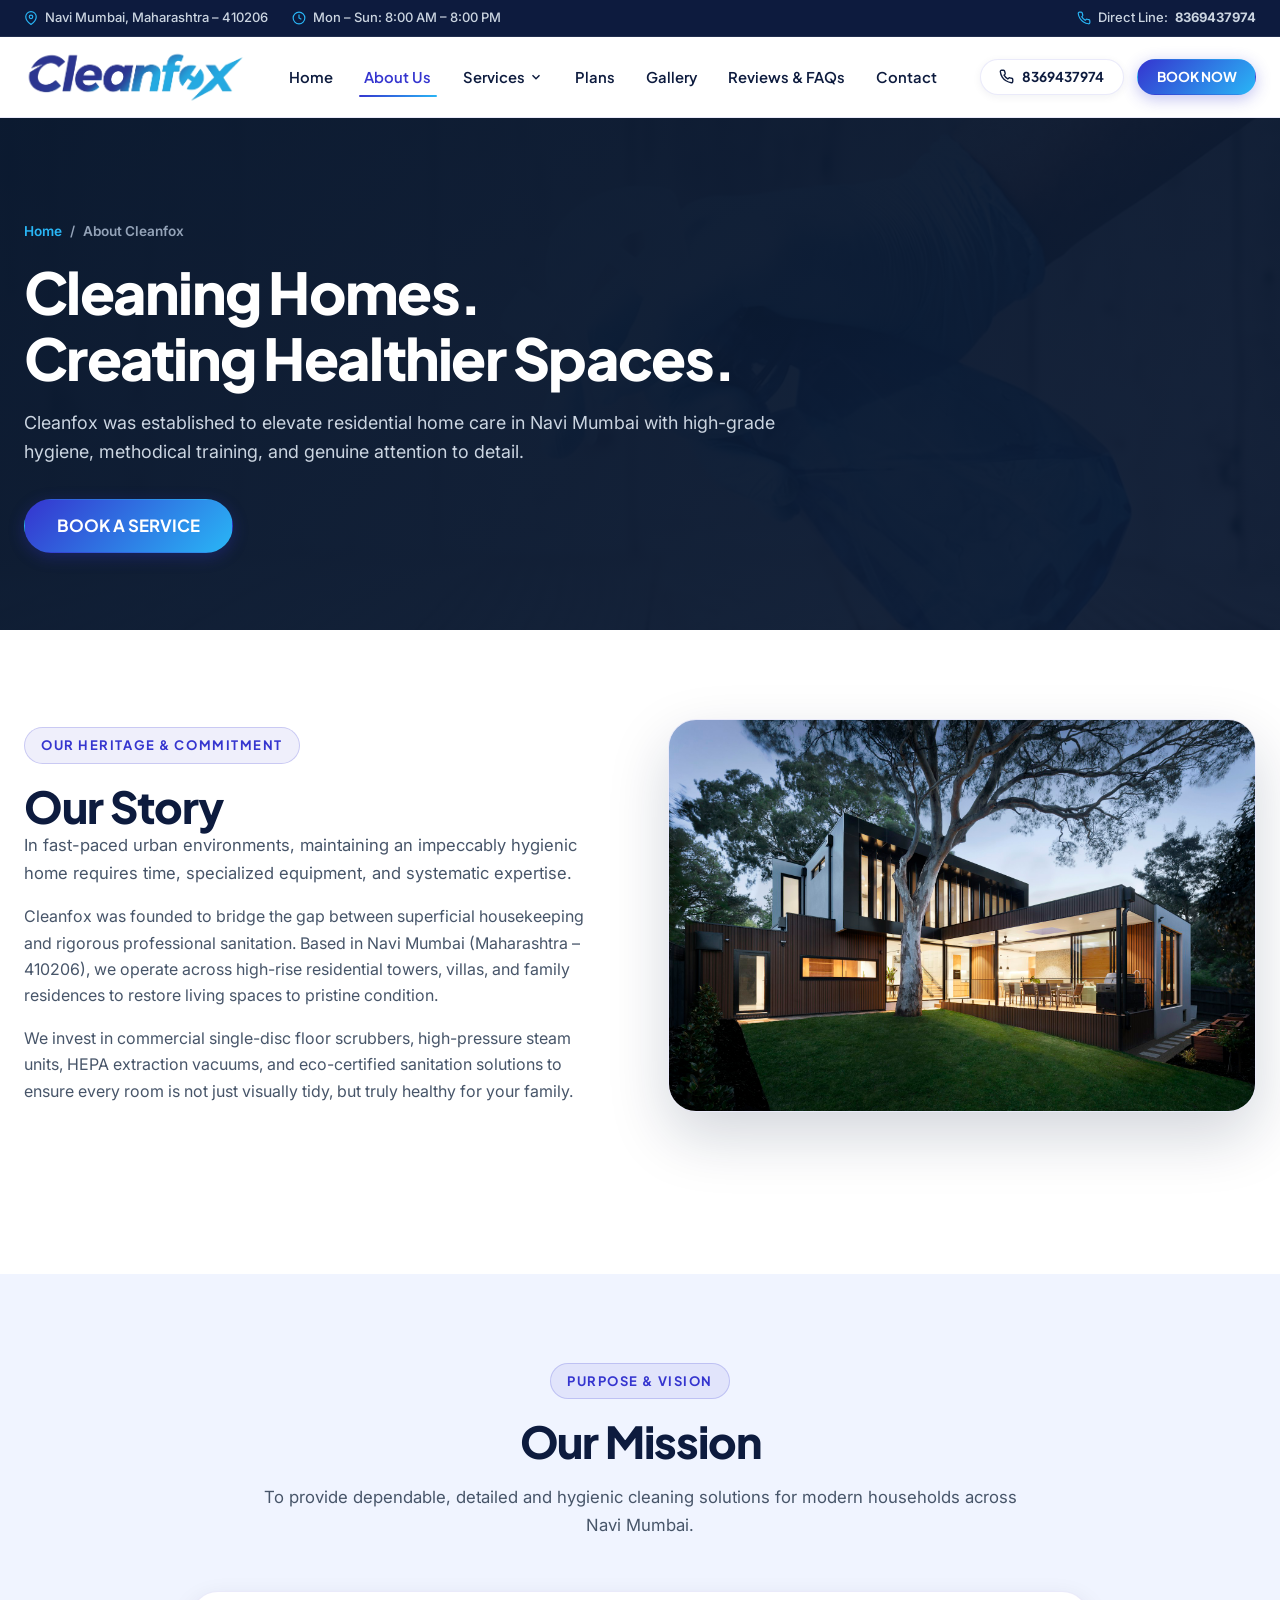
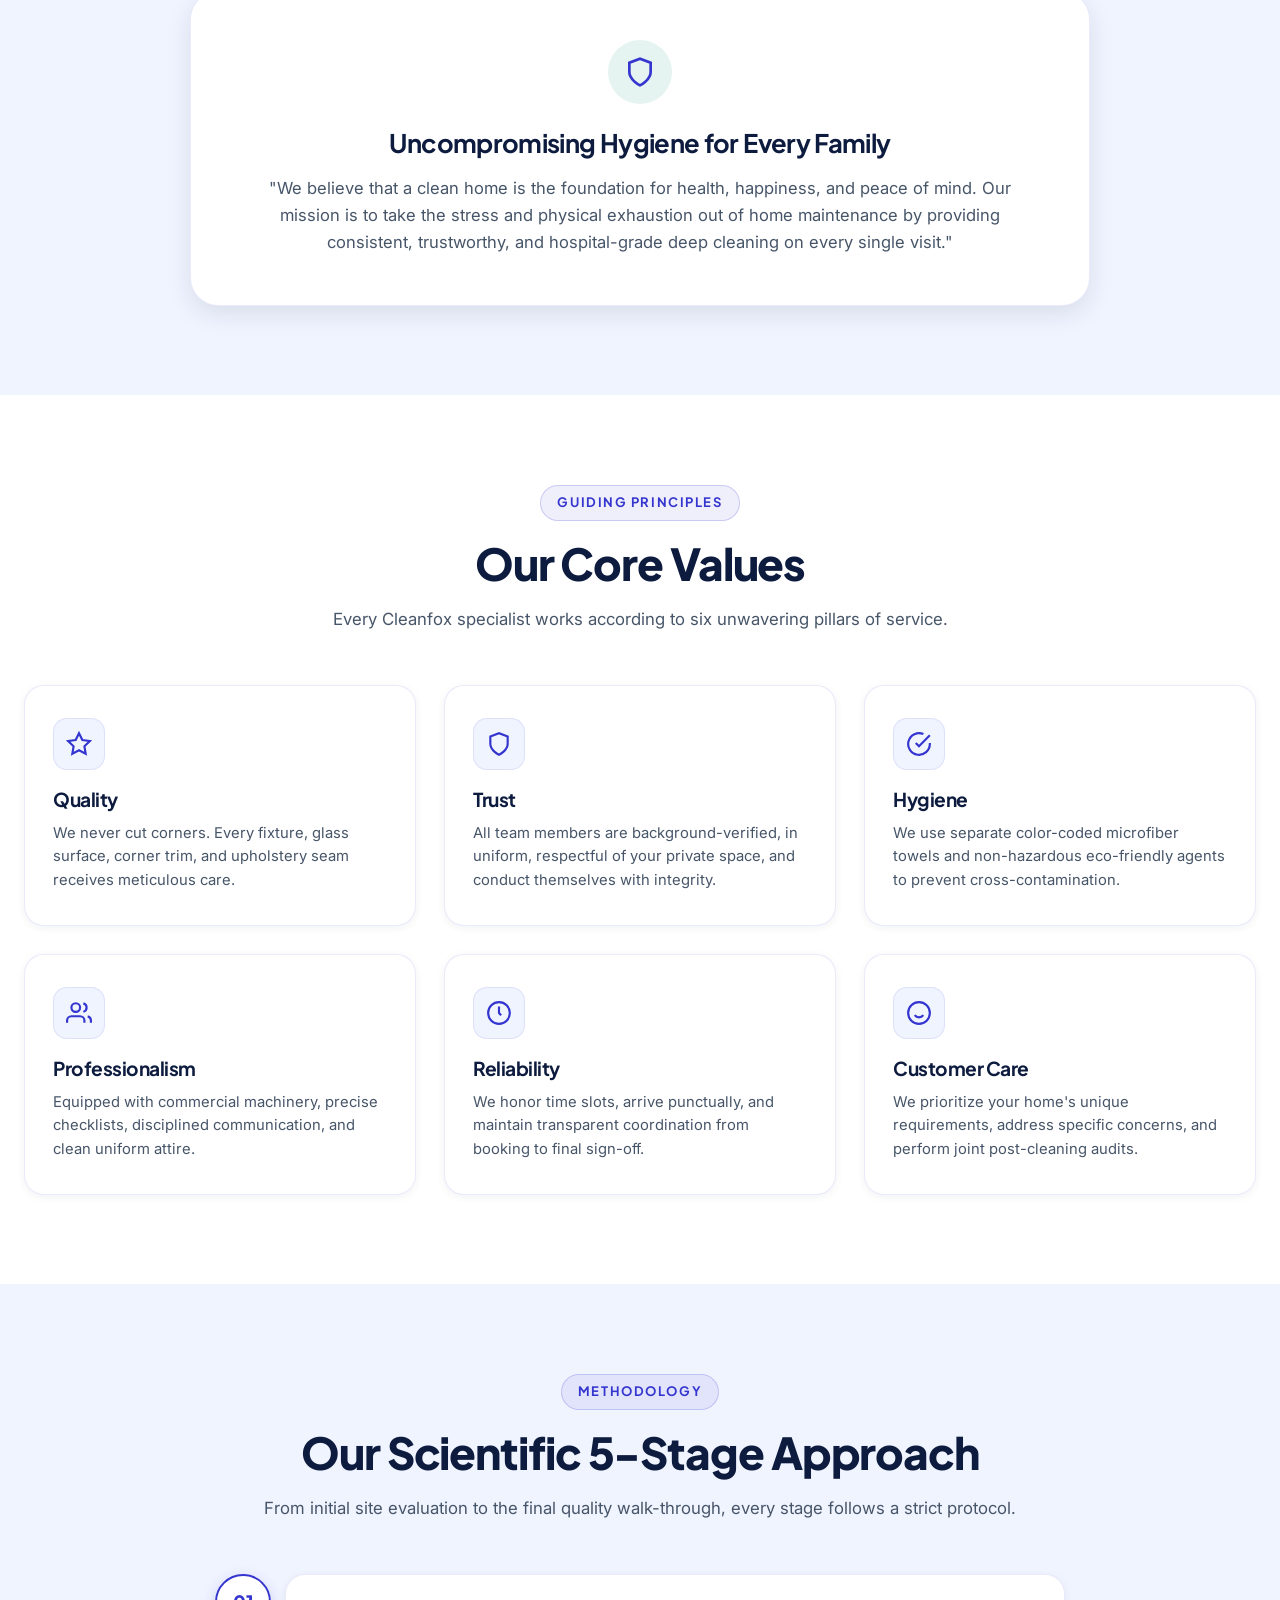
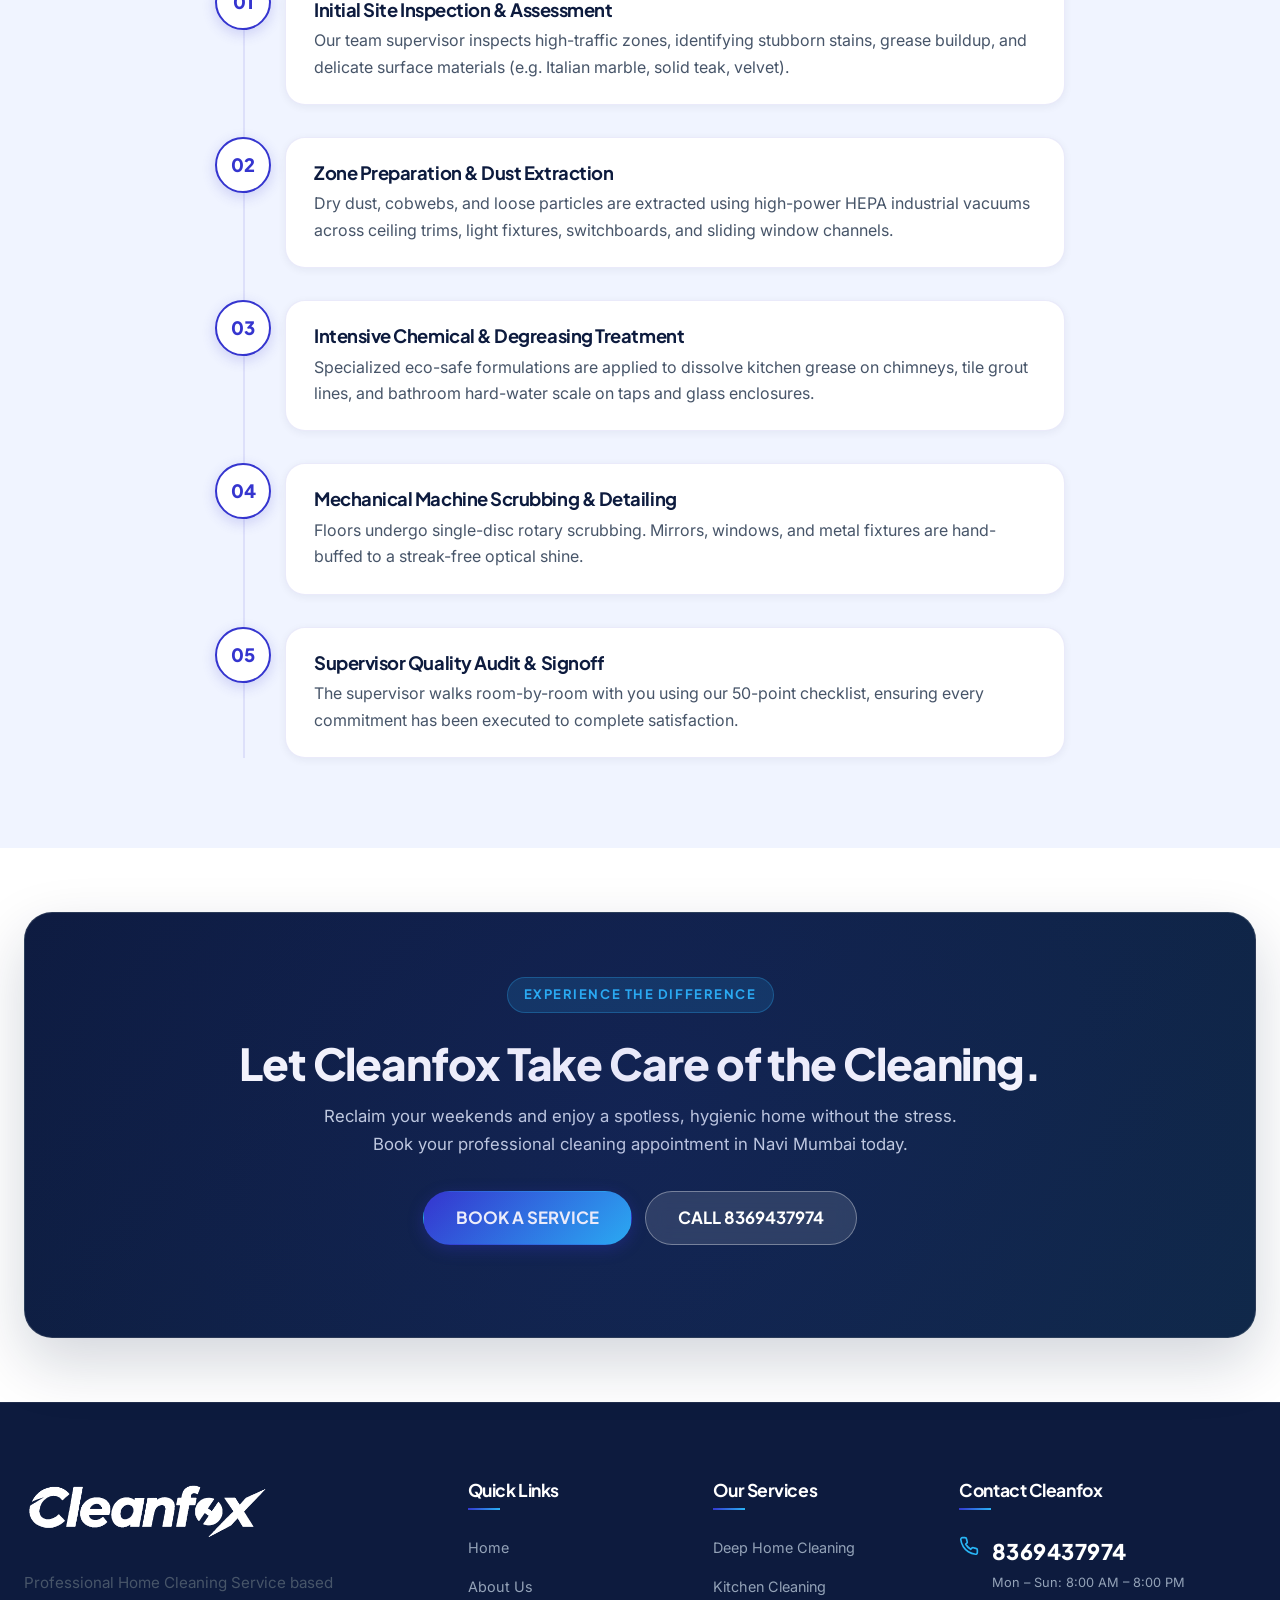
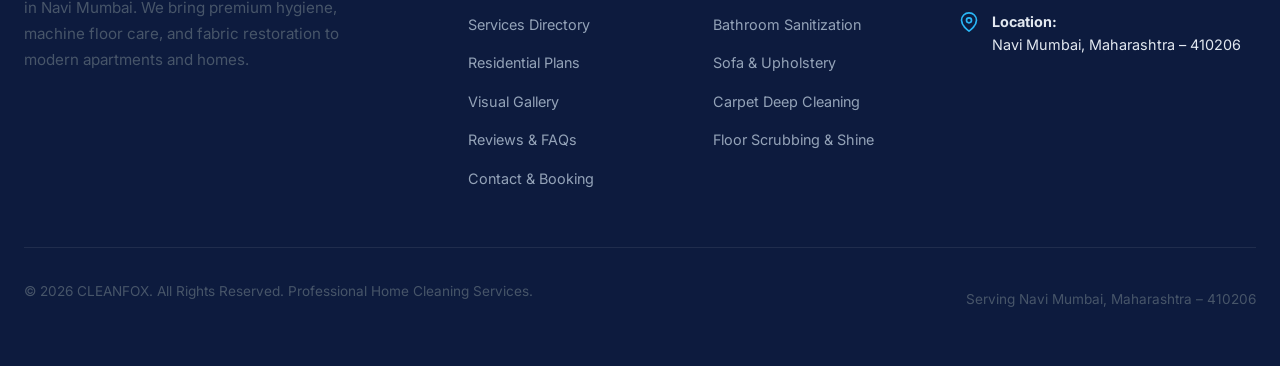
==== commit 80a82305: "Enhance logo visibility in header and footer, add comprehensive interactive pricing section to homep" ====
--- a/about.html
+++ b/about.html
@@ -375,7 +375,7 @@
       <div class="footer-grid">
         <div class="footer-brand">
           <a href="index.html" class="brand-logo" style="color: #FFFFFF;">
-            <img src="images/cleanfox-logo.png" alt="Cleanfox" class="brand-logo-img" style="filter: brightness(0) invert(1);">
+            <img src="images/cleanfox-logo-white.png" alt="Cleanfox" class="brand-logo-img">
           </a>
           <p class="footer-about">
             Professional Home Cleaning Service based in Navi Mumbai. We bring premium hygiene, machine floor care, and fabric restoration to modern apartments and homes.
--- a/css/main.css
+++ b/css/main.css
@@ -303,17 +303,44 @@
 
 /* Cleanfox logo image in nav */
 .brand-logo-img {
-  height: 40px;
+  height: 56px;
   width: auto;
+  max-width: 250px;
   display: block;
   object-fit: contain;
-}
-
-@media (max-width: 640px) {
-  .brand-logo-img { height: 32px; }
+  transition: transform var(--transition-fast);
+}
+
+.brand-logo:hover .brand-logo-img {
+  transform: scale(1.02);
+}
+
+/* Footer logo — prominent, large, and high-visibility */
+.footer-brand .brand-logo-img {
+  height: 62px;
+  width: auto;
+  max-width: 270px;
+  display: block;
+  object-fit: contain;
+  filter: none;
+  margin-bottom: 0.75rem;
+}
+
+@media (max-width: 991px) {
+  .brand-logo-img { height: 50px; max-width: 220px; }
+  .footer-brand .brand-logo-img { height: 54px; max-width: 235px; }
+}
+@media (max-width: 768px) {
+  .brand-logo-img { height: 44px; max-width: 190px; }
+  .footer-brand .brand-logo-img { height: 48px; max-width: 205px; }
 }
 @media (max-width: 480px) {
-  .brand-logo-img { height: 28px; }
+  .brand-logo-img { height: 38px; max-width: 165px; }
+  .footer-brand .brand-logo-img { height: 42px; max-width: 180px; }
+}
+@media (max-width: 360px) {
+  .brand-logo-img { height: 32px; max-width: 140px; }
+  .footer-brand .brand-logo-img { height: 36px; max-width: 155px; }
 }
 
 .brand-tagline {
@@ -1072,9 +1099,6 @@
 }
 
 @media (max-width: 360px) {
-  .brand-logo-img {
-    height: 26px;
-  }
   .nav-actions .btn-sm {
     padding: 0.4rem 0.65rem;
     font-size: 0.75rem;
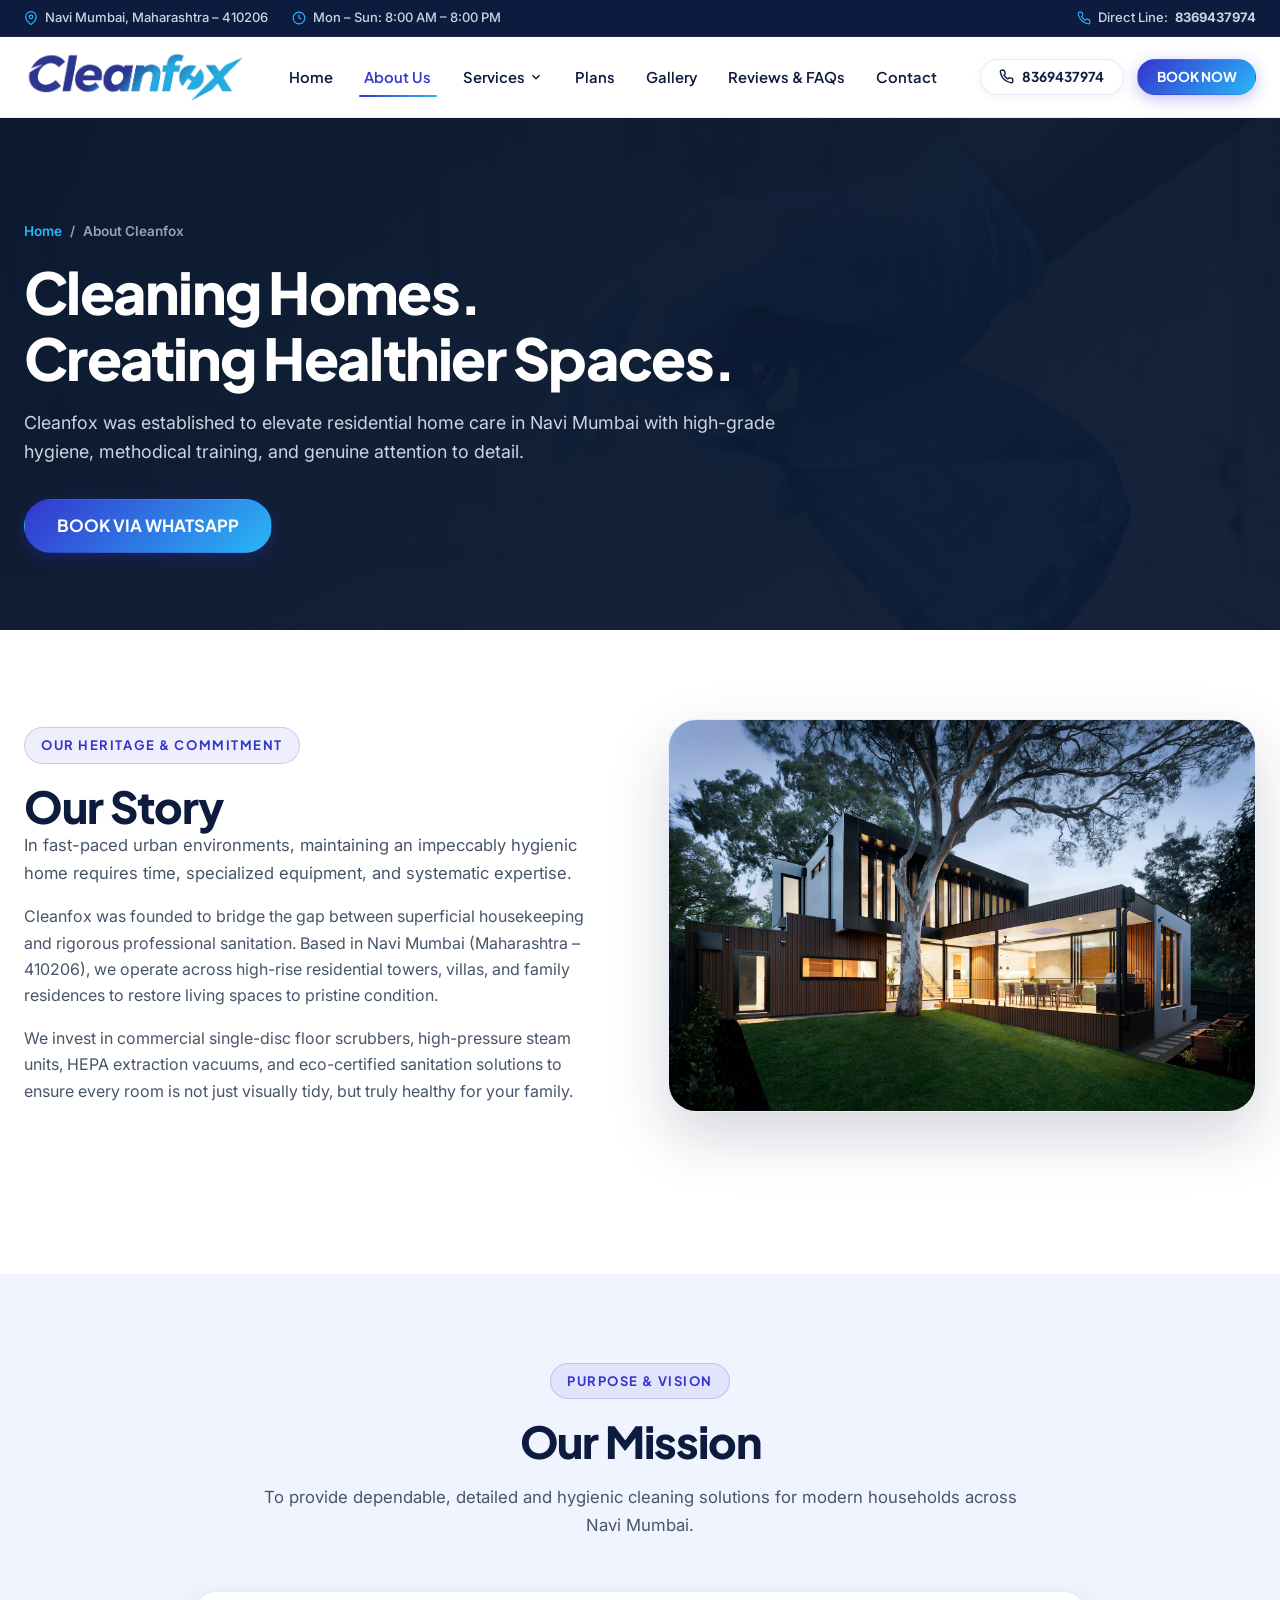
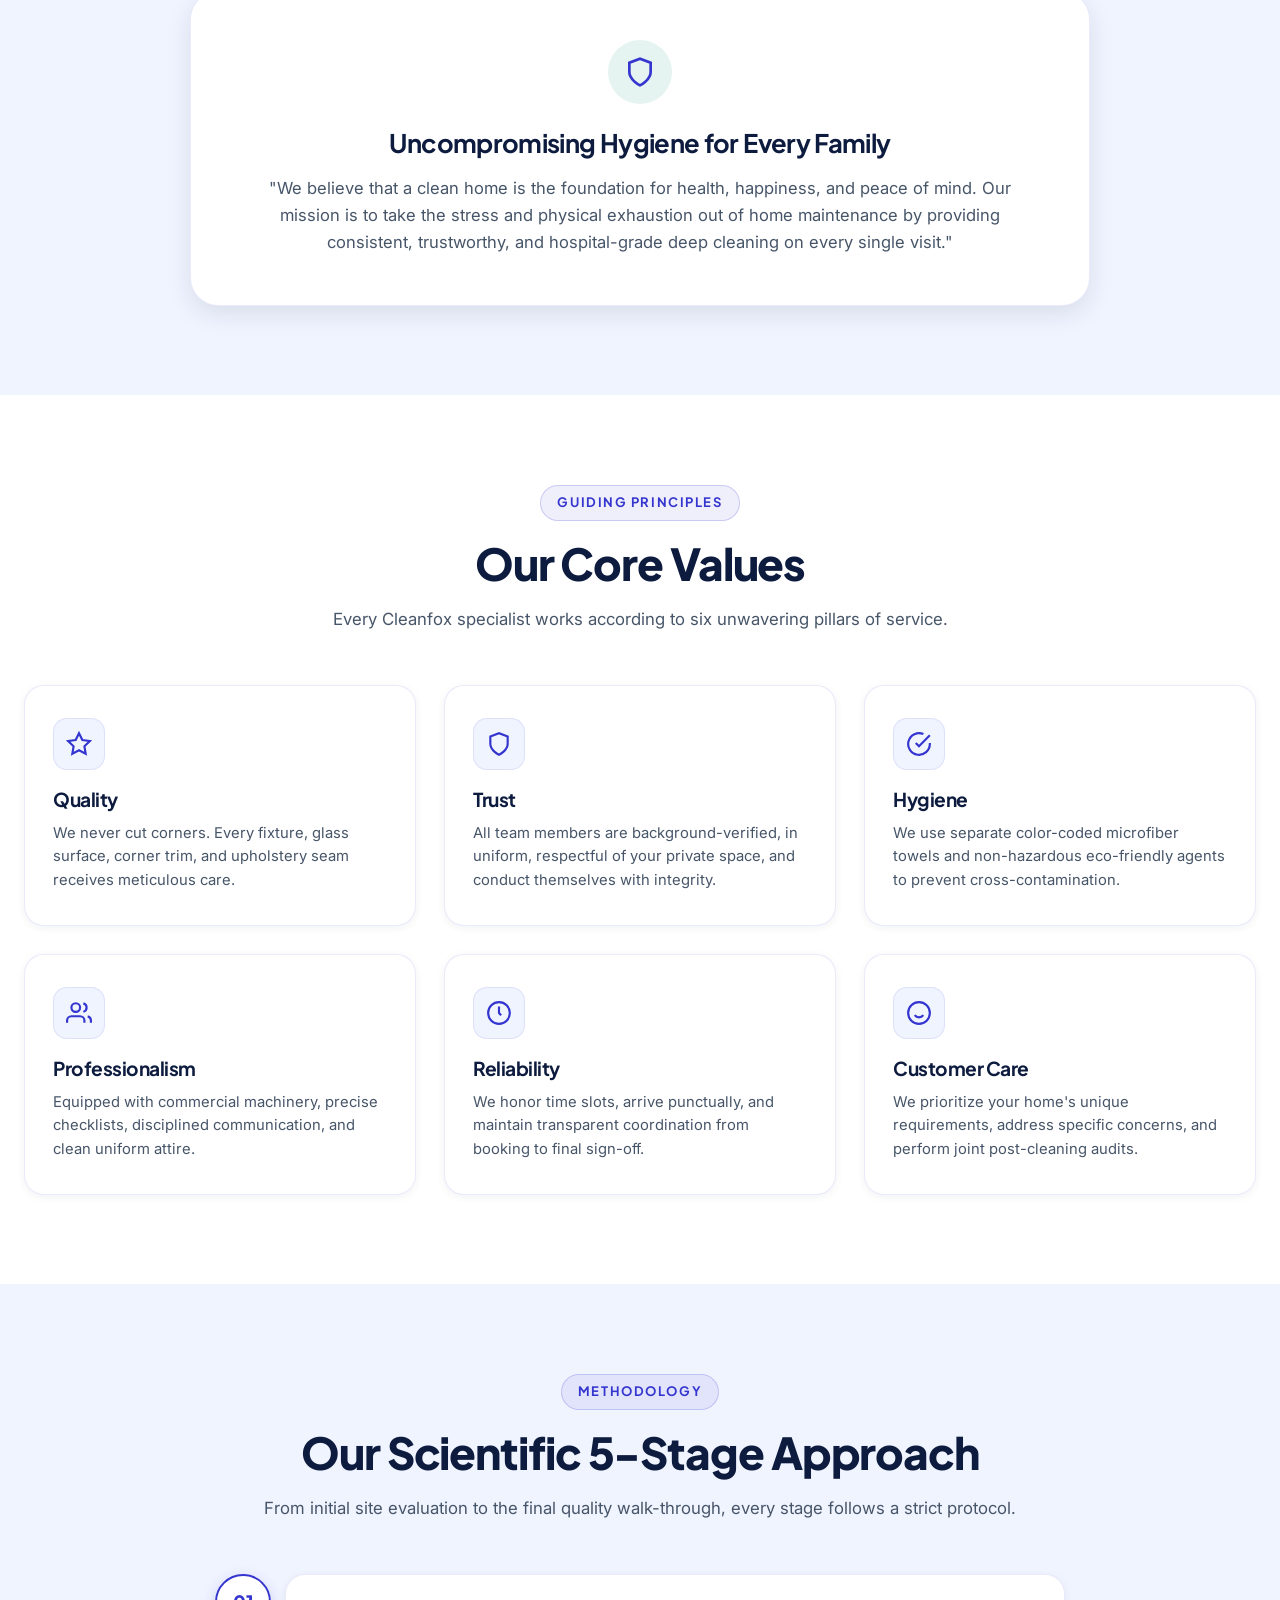
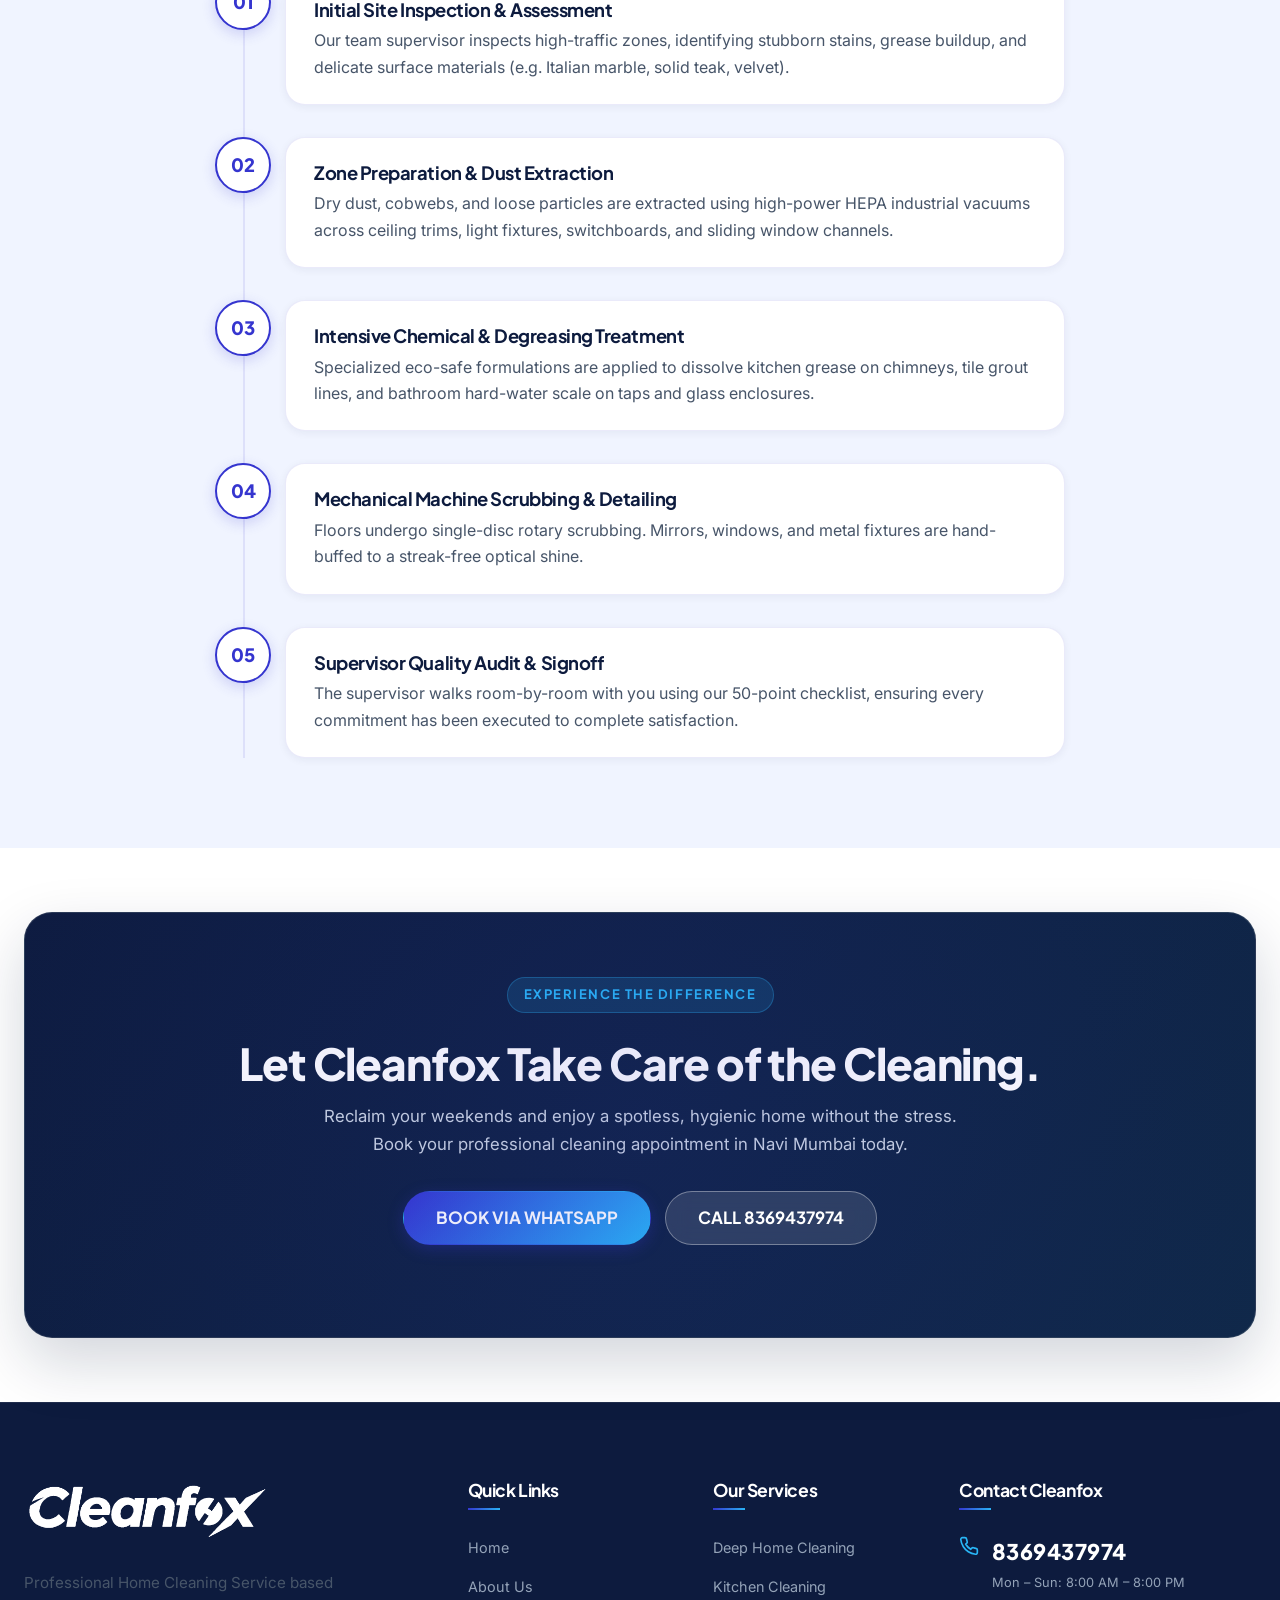
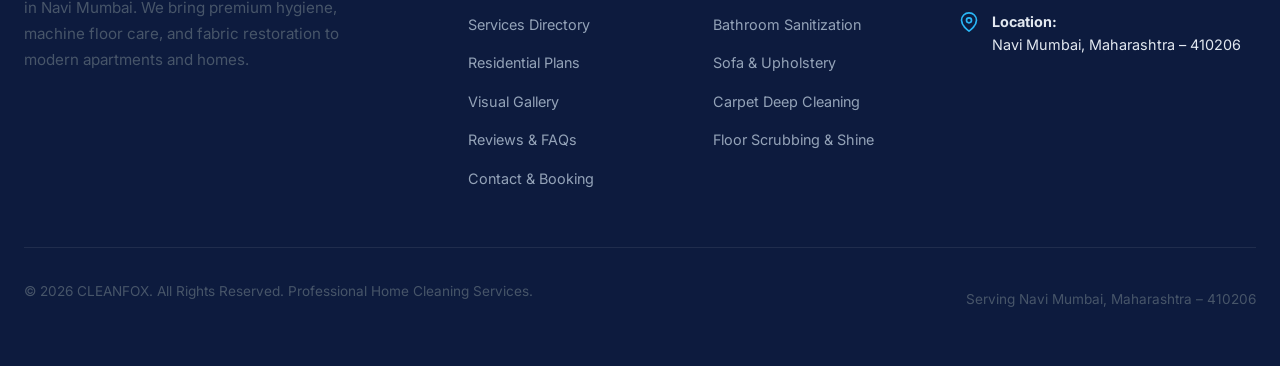
==== commit 7d4e5317: "Route all booking inquiries and action buttons to WhatsApp with contextual package details" ====
--- a/about.html
+++ b/about.html
@@ -112,7 +112,7 @@
           <svg width="15" height="15" viewBox="0 0 24 24" fill="none" stroke="currentColor" stroke-width="2.2"><path d="M22 16.92v3a2 2 0 0 1-2.18 2 19.79 19.79 0 0 1-8.63-3.07 19.5 19.5 0 0 1-6-6 19.79 19.79 0 0 1-3.07-8.67A2 2 0 0 1 4.11 2h3a2 2 0 0 1 2 1.72 12.84 12.84 0 0 0 .7 2.81 2 2 0 0 1-.45 2.11L8.09 9.91a16 16 0 0 0 6 6l1.27-1.27a2 2 0 0 1 2.11-.45 12.84 12.84 0 0 0 2.81.7A2 2 0 0 1 22 16.92z"></path></svg>
           8369437974
         </a>
-        <a href="contact.html" class="btn btn-primary btn-sm">BOOK NOW</a>
+        <a href="https://wa.me/918369437974?text=Hi%20Cleanfox%2C%20I%20would%20like%20to%20enquire%20about%20booking%20a%20home%20cleaning%20service%20in%20Navi%20Mumbai." class="btn btn-primary btn-sm" target="_blank" rel="noopener">BOOK NOW</a>
         <button class="mobile-toggle" aria-label="Toggle navigation menu">
           <svg viewBox="0 0 24 24" fill="none" stroke="currentColor" stroke-width="2.5"><line x1="3" y1="12" x2="21" y2="12"></line><line x1="3" y1="6" x2="21" y2="6"></line><line x1="3" y1="18" x2="21" y2="18"></line></svg>
         </button>
@@ -176,7 +176,7 @@
           <p class="page-hero-desc">
             Cleanfox was established to elevate residential home care in Navi Mumbai with high-grade hygiene, methodical training, and genuine attention to detail.
           </p>
-          <a href="contact.html" class="btn btn-primary btn-lg">BOOK A SERVICE</a>
+          <a href="https://wa.me/918369437974?text=Hi%20Cleanfox%2C%20I%20would%20like%20to%20book%20a%20home%20cleaning%20service%20in%20Navi%20Mumbai." class="btn btn-primary btn-lg" target="_blank" rel="noopener">BOOK VIA WHATSAPP</a>
         </div>
       </div>
     </section>
@@ -361,7 +361,7 @@
             Reclaim your weekends and enjoy a spotless, hygienic home without the stress. Book your professional cleaning appointment in Navi Mumbai today.
           </p>
           <div class="cta-buttons-row">
-            <a href="contact.html" class="btn btn-primary btn-lg">BOOK A SERVICE</a>
+            <a href="https://wa.me/918369437974?text=Hi%20Cleanfox%2C%20I%20would%20like%20to%20book%20a%20home%20cleaning%20service%20in%20Navi%20Mumbai." class="btn btn-primary btn-lg" target="_blank" rel="noopener">BOOK VIA WHATSAPP</a>
             <a href="tel:8369437974" class="btn btn-outline-light btn-lg">CALL 8369437974</a>
           </div>
         </div>
@@ -442,7 +442,7 @@
         <svg viewBox="0 0 24 24" fill="none" stroke="currentColor" stroke-width="2.2"><path d="M21 11.5a8.38 8.38 0 0 1-.9 3.8 8.5 8.5 0 0 1-7.6 4.7 8.38 8.38 0 0 1-3.8-.9L3 21l1.9-5.7a8.38 8.38 0 0 1-.9-3.8 8.5 8.5 0 0 1 4.7-7.6 8.38 8.38 0 0 1 3.8-.9h.5a8.48 8.48 0 0 1 8 8v.5z"></path></svg>
         <span>WHATSAPP</span>
       </a>
-      <a href="contact.html" class="bottom-bar-btn bottom-btn-book">
+      <a href="https://wa.me/918369437974?text=Hi%20Cleanfox%2C%20I%20would%20like%20to%20book%20a%20home%20cleaning%20service%20in%20Navi%20Mumbai." class="bottom-bar-btn bottom-btn-book" target="_blank" rel="noopener">
         <svg viewBox="0 0 24 24" fill="none" stroke="currentColor" stroke-width="2.2"><rect x="3" y="4" width="18" height="18" rx="2" ry="2"></rect><line x1="16" y1="2" x2="16" y2="6"></line><line x1="8" y1="2" x2="8" y2="6"></line><line x1="3" y1="10" x2="21" y2="10"></line></svg>
         <span>BOOK NOW</span>
       </a>
